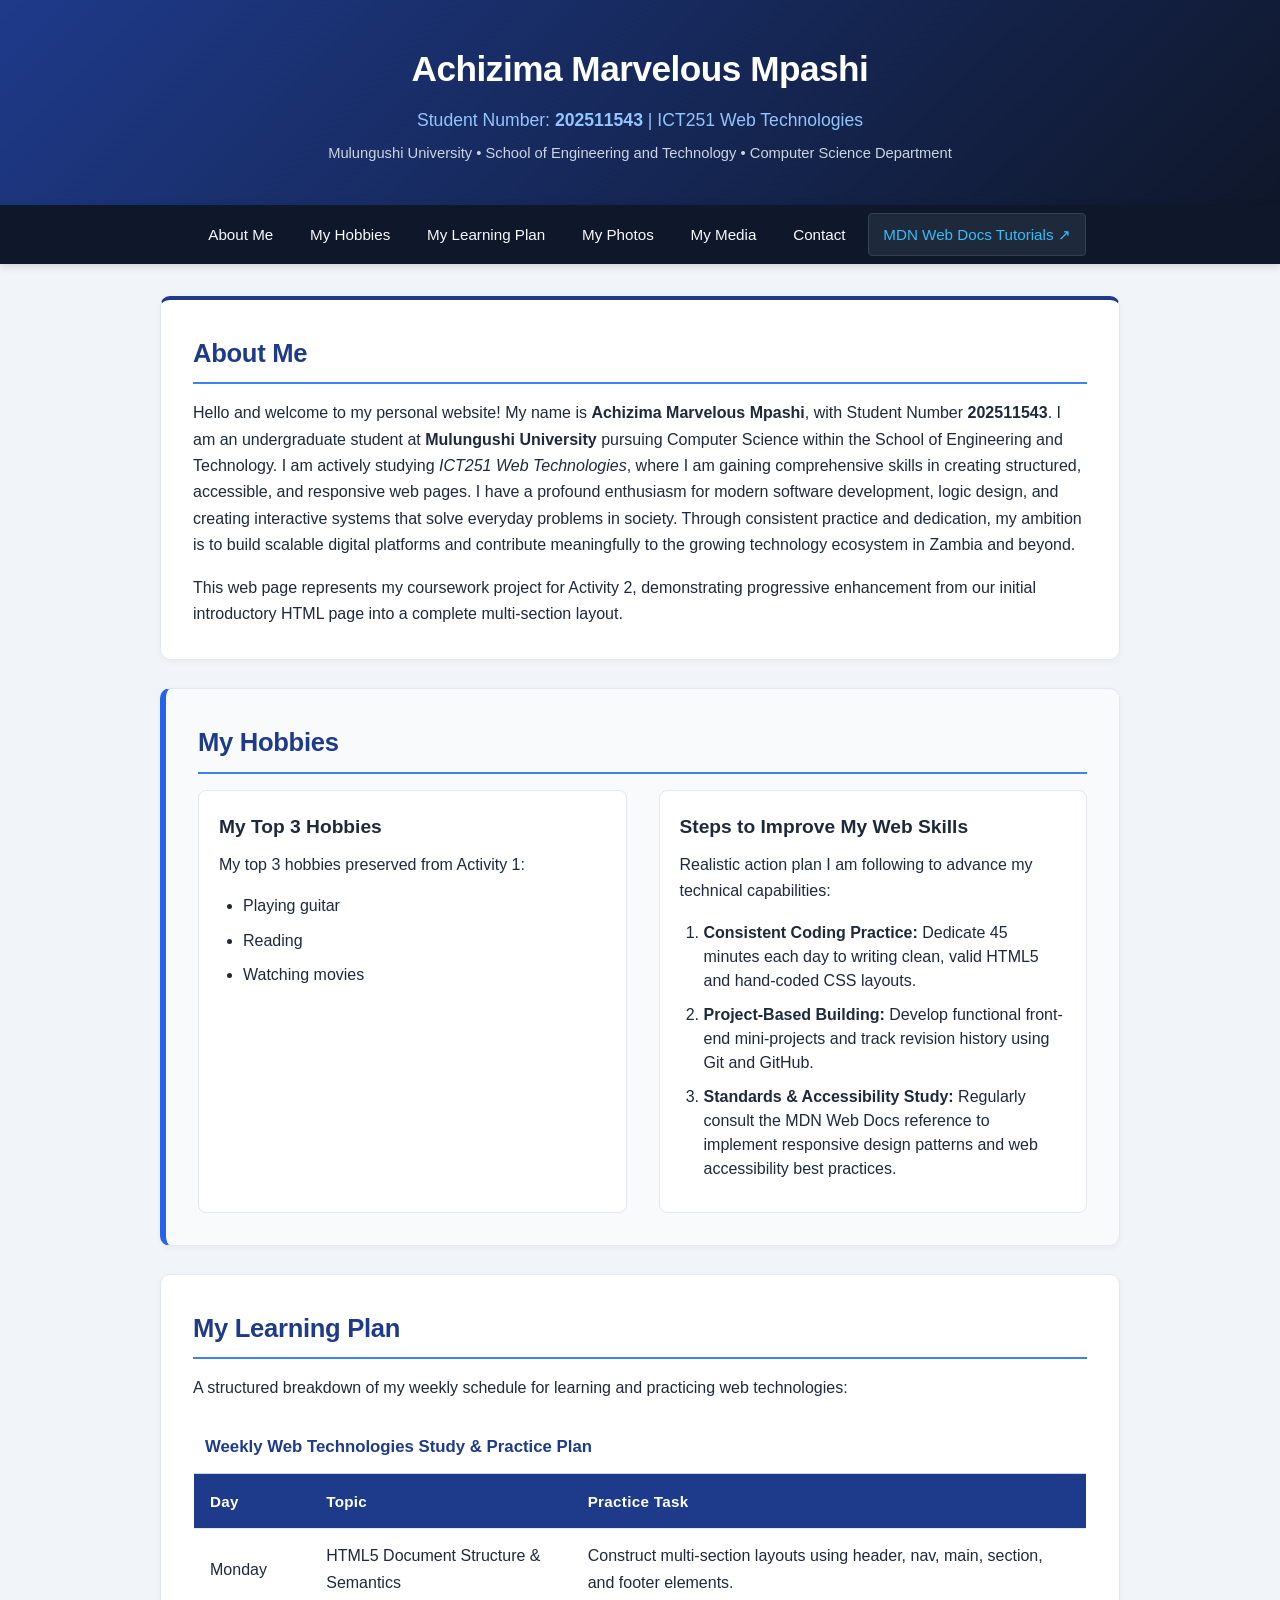
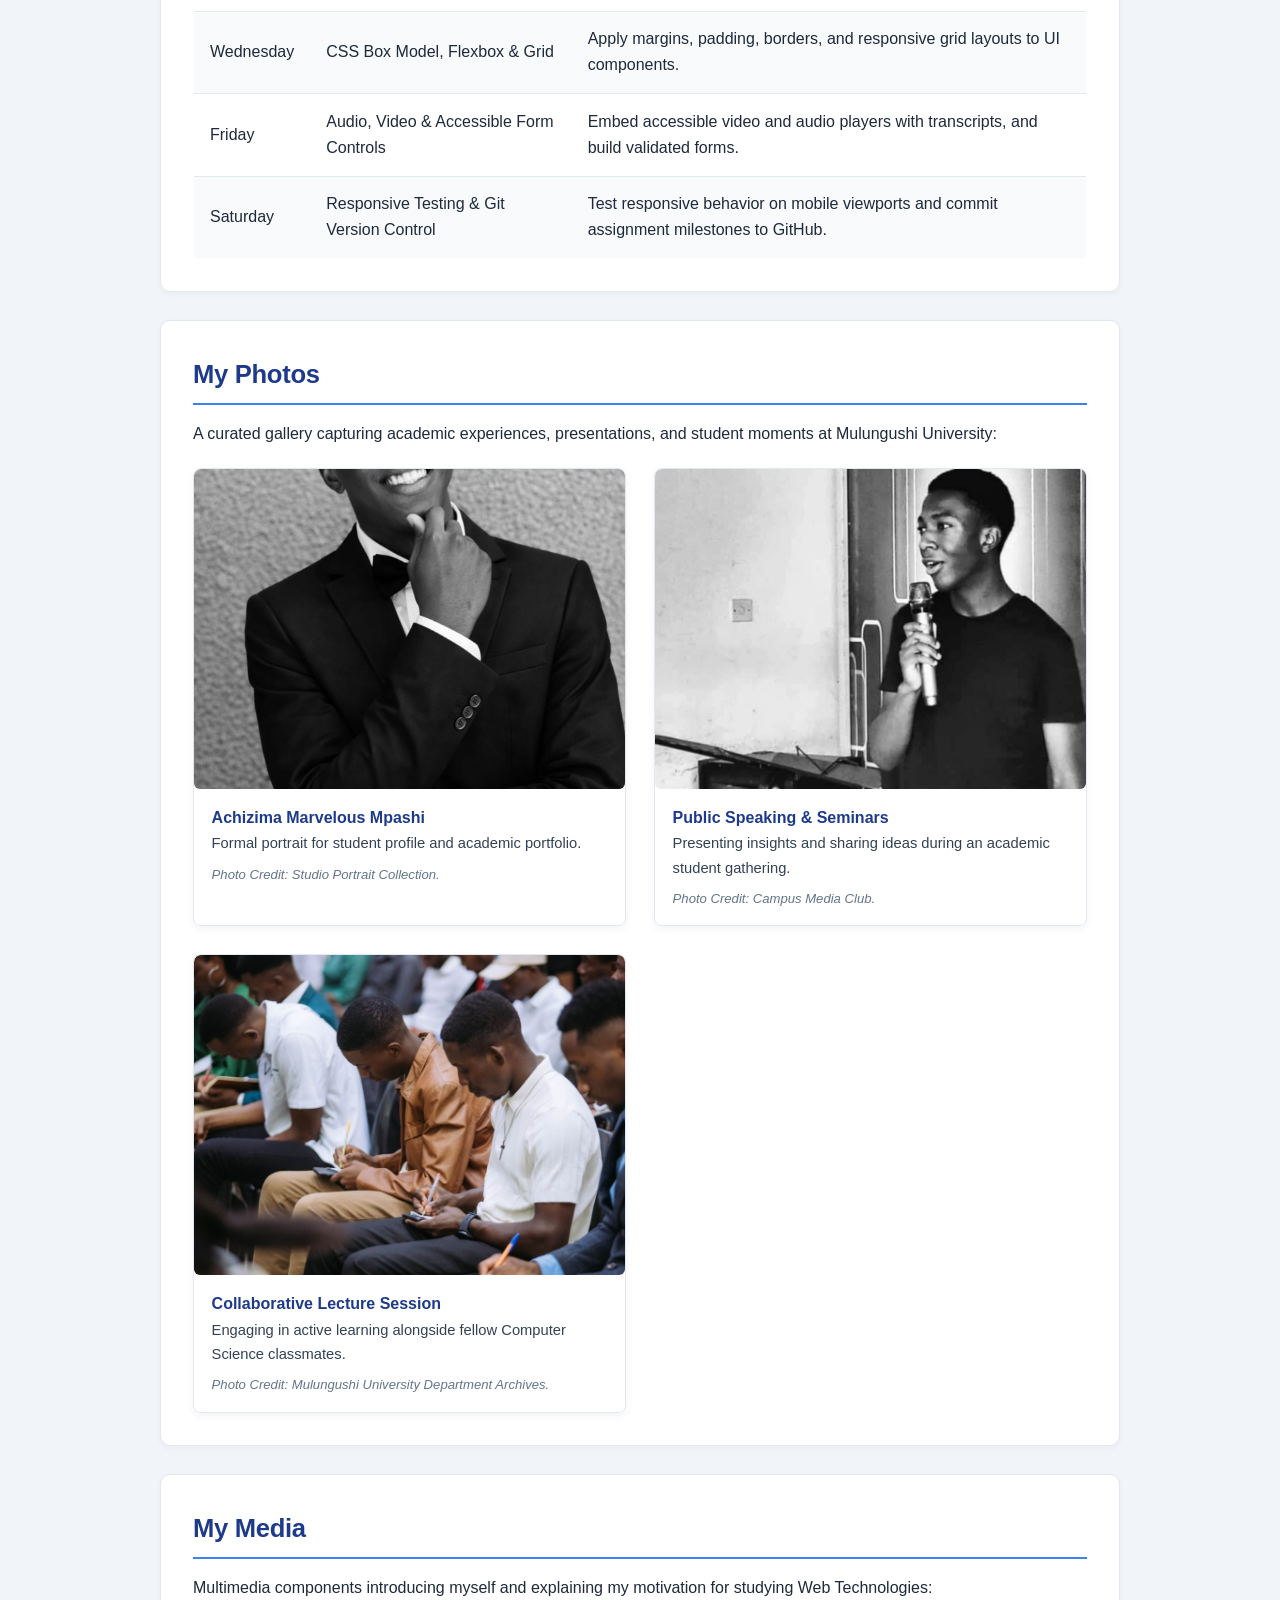
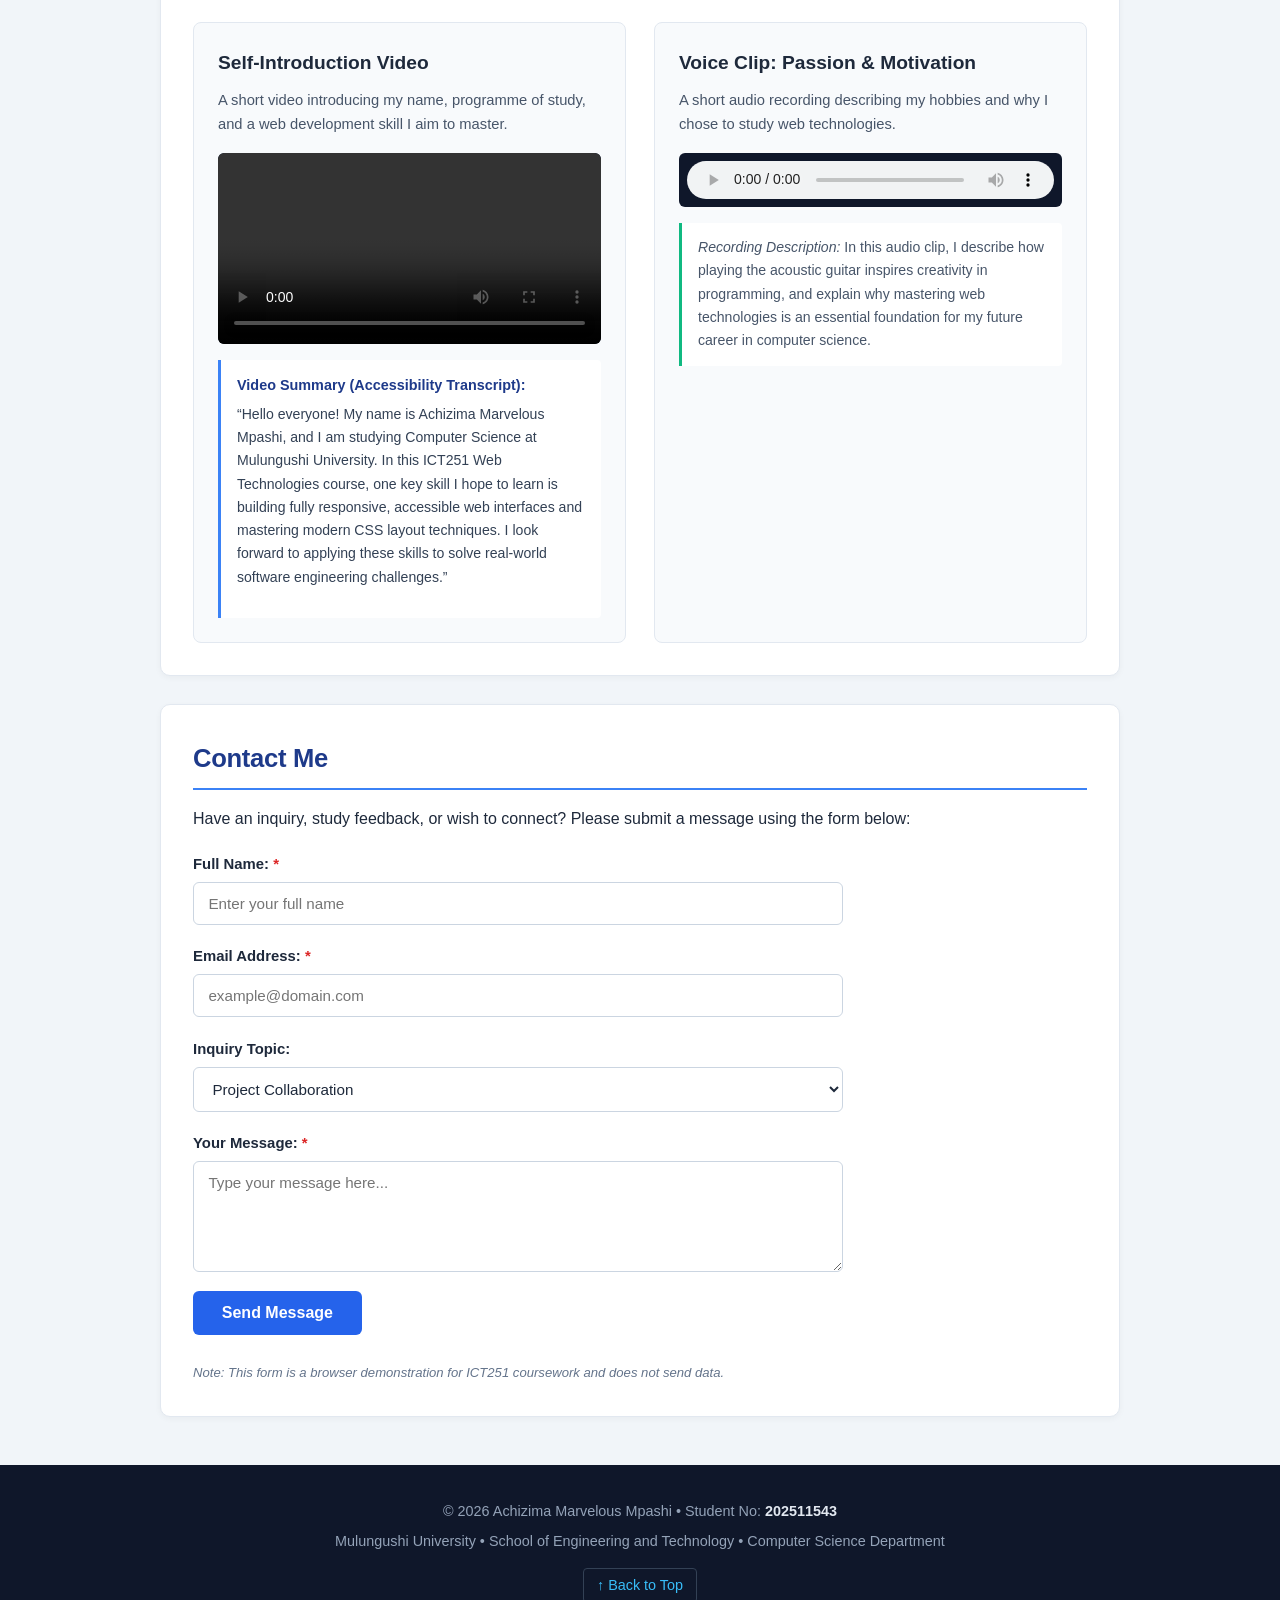
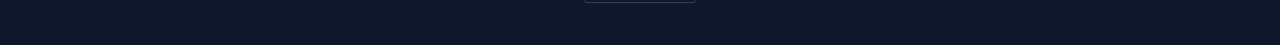
==== index.html @ dd9dbf7a "Complete ICT251 Activity 2 website" ====
<!DOCTYPE html>
<html lang="en">
<head>
    <meta charset="UTF-8">
    <meta name="viewport" content="width=device-width, initial-scale=1.0">
    <title>Achizima Marvelous Mpashi | ICT251 Personal Student Website</title>
    <link rel="stylesheet" href="css/styles.css">
</head>
<body>

    <!-- Header Section -->
    <header>
        <div class="header-container">
            <h1>Achizima Marvelous Mpashi</h1>
            <p class="subtitle">Student Number: <strong>202511543</strong> | ICT251 Web Technologies</p>
            <p class="institution">Mulungushi University &bull; School of Engineering and Technology &bull; Computer Science Department</p>
        </div>
    </header>

    <!-- Navigation Bar -->
    <nav aria-label="Main Navigation">
        <ul class="nav-list">
            <li><a href="#about">About Me</a></li>
            <li><a href="#hobbies">My Hobbies</a></li>
            <li><a href="#learning-plan">My Learning Plan</a></li>
            <li><a href="#photos">My Photos</a></li>
            <li><a href="#media">My Media</a></li>
            <li><a href="#contact">Contact</a></li>
            <li class="external-nav-item"><a href="https://developer.mozilla.org/en-US/docs/Learn" target="_blank" rel="noopener noreferrer">MDN Web Docs Tutorials &UpperRightArrow;</a></li>
        </ul>
    </nav>

    <!-- Main Content -->
    <main>

        <!-- About Me Section -->
        <section id="about" class="content-section">
            <h2>About Me</h2>
            <div class="about-container">
                <p>
                    Hello and welcome to my personal website! My name is <strong>Achizima Marvelous Mpashi</strong>, 
                    with Student Number <strong>202511543</strong>. I am an undergraduate student at 
                    <strong>Mulungushi University</strong> pursuing Computer Science within the School of Engineering and Technology. 
                    I am actively studying <em>ICT251 Web Technologies</em>, where I am gaining comprehensive skills in creating structured, 
                    accessible, and responsive web pages. I have a profound enthusiasm for modern software development, logic design, 
                    and creating interactive systems that solve everyday problems in society. Through consistent practice and dedication, 
                    my ambition is to build scalable digital platforms and contribute meaningfully to the growing technology ecosystem in Zambia and beyond.
                </p>
                <p>
                    This web page represents my coursework project for Activity 2, demonstrating progressive enhancement from our initial introductory HTML page into a complete multi-section layout.
                </p>
            </div>
        </section>

        <!-- My Hobbies & Skills Improvement Section -->
        <section id="hobbies" class="content-section">
            <h2>My Hobbies</h2>
            <div class="hobbies-wrapper">
                <div class="hobbies-block">
                    <h3>My Top 3 Hobbies</h3>
                    <p>My top 3 hobbies preserved from Activity 1:</p>
                    <ul>
                        <li>Playing guitar</li>
                        <li>Reading</li>
                        <li>Watching movies</li>
                    </ul>
                </div>

                <div class="skills-block">
                    <h3>Steps to Improve My Web Skills</h3>
                    <p>Realistic action plan I am following to advance my technical capabilities:</p>
                    <ol>
                        <li><strong>Consistent Coding Practice:</strong> Dedicate 45 minutes each day to writing clean, valid HTML5 and hand-coded CSS layouts.</li>
                        <li><strong>Project-Based Building:</strong> Develop functional front-end mini-projects and track revision history using Git and GitHub.</li>
                        <li><strong>Standards &amp; Accessibility Study:</strong> Regularly consult the MDN Web Docs reference to implement responsive design patterns and web accessibility best practices.</li>
                    </ol>
                </div>
            </div>
        </section>

        <!-- My Learning Plan Section -->
        <section id="learning-plan" class="content-section">
            <h2>My Learning Plan</h2>
            <p>A structured breakdown of my weekly schedule for learning and practicing web technologies:</p>
            <div class="table-container">
                <table class="schedule-table">
                    <caption>Weekly Web Technologies Study &amp; Practice Plan</caption>
                    <thead>
                        <tr>
                            <th scope="col">Day</th>
                            <th scope="col">Topic</th>
                            <th scope="col">Practice Task</th>
                        </tr>
                    </thead>
                    <tbody>
                        <tr>
                            <td>Monday</td>
                            <td>HTML5 Document Structure &amp; Semantics</td>
                            <td>Construct multi-section layouts using header, nav, main, section, and footer elements.</td>
                        </tr>
                        <tr>
                            <td>Wednesday</td>
                            <td>CSS Box Model, Flexbox &amp; Grid</td>
                            <td>Apply margins, padding, borders, and responsive grid layouts to UI components.</td>
                        </tr>
                        <tr>
                            <td>Friday</td>
                            <td>Audio, Video &amp; Accessible Form Controls</td>
                            <td>Embed accessible video and audio players with transcripts, and build validated forms.</td>
                        </tr>
                        <tr>
                            <td>Saturday</td>
                            <td>Responsive Testing &amp; Git Version Control</td>
                            <td>Test responsive behavior on mobile viewports and commit assignment milestones to GitHub.</td>
                        </tr>
                    </tbody>
                </table>
            </div>
        </section>

        <!-- My Photos Section -->
        <section id="photos" class="content-section">
            <h2>My Photos</h2>
            <p>A curated gallery capturing academic experiences, presentations, and student moments at Mulungushi University:</p>
            <div class="gallery-grid">
                <figure class="gallery-item">
                    <img src="images/photo1.jpg" alt="Formal portrait of Achizima Marvelous Mpashi smiling in a black suit with bowtie" loading="lazy">
                    <figcaption>
                        <strong>Achizima Marvelous Mpashi</strong><br>
                        Formal portrait for student profile and academic portfolio.<br>
                        <span class="photo-credit">Photo Credit: Studio Portrait Collection.</span>
                    </figcaption>
                </figure>

                <figure class="gallery-item">
                    <img src="images/photo2.jpg" alt="Achizima speaking into a microphone on stage during a university presentation" loading="lazy">
                    <figcaption>
                        <strong>Public Speaking &amp; Seminars</strong><br>
                        Presenting insights and sharing ideas during an academic student gathering.<br>
                        <span class="photo-credit">Photo Credit: Campus Media Club.</span>
                    </figcaption>
                </figure>

                <figure class="gallery-item">
                    <img src="images/photo3.jpg" alt="University students in a lecture hall diligently writing notes in their notebooks" loading="lazy">
                    <figcaption>
                        <strong>Collaborative Lecture Session</strong><br>
                        Engaging in active learning alongside fellow Computer Science classmates.<br>
                        <span class="photo-credit">Photo Credit: Mulungushi University Department Archives.</span>
                    </figcaption>
                </figure>
            </div>
        </section>

        <!-- My Media Section -->
        <section id="media" class="content-section">
            <h2>My Media</h2>
            <p>Multimedia components introducing myself and explaining my motivation for studying Web Technologies:</p>

            <div class="media-container">
                <!-- Video Subsection -->
                <div class="media-card">
                    <h3>Self-Introduction Video</h3>
                    <p class="media-desc">A short video introducing my name, programme of study, and a web development skill I aim to master.</p>
                    <div class="player-wrapper">
                        <video controls>
                            <source src="videos/intro.mp4" type="video/mp4">
                            Your browser does not support the video element.
                        </video>
                    </div>
                    <div class="media-transcript">
                        <h4>Video Summary (Accessibility Transcript):</h4>
                        <p>
                            &ldquo;Hello everyone! My name is Achizima Marvelous Mpashi, and I am studying Computer Science at Mulungushi University. 
                            In this ICT251 Web Technologies course, one key skill I hope to learn is building fully responsive, accessible web interfaces 
                            and mastering modern CSS layout techniques. I look forward to applying these skills to solve real-world software engineering challenges.&rdquo;
                        </p>
                    </div>
                </div>

                <!-- Audio Subsection -->
                <div class="media-card">
                    <h3>Voice Clip: Passion &amp; Motivation</h3>
                    <p class="media-desc">A short audio recording describing my hobbies and why I chose to study web technologies.</p>
                    <div class="player-wrapper">
                        <audio controls>
                            <source src="videos/voice.mp3" type="audio/mpeg">
                            Your browser does not support the audio element.
                        </audio>
                    </div>
                    <p class="audio-notes">
                        <em>Recording Description:</em> In this audio clip, I describe how playing the acoustic guitar inspires creativity in programming, 
                        and explain why mastering web technologies is an essential foundation for my future career in computer science.
                    </p>
                </div>
            </div>
        </section>

        <!-- Contact Section -->
        <section id="contact" class="content-section">
            <h2>Contact Me</h2>
            <p>Have an inquiry, study feedback, or wish to connect? Please submit a message using the form below:</p>

            <div class="form-wrapper">
                <form action="#" method="post" class="contact-form">
                    <div class="form-group">
                        <label for="contact-name">Full Name: <span class="required-star">*</span></label>
                        <input type="text" id="contact-name" name="name" placeholder="Enter your full name" required>
                    </div>

                    <div class="form-group">
                        <label for="contact-email">Email Address: <span class="required-star">*</span></label>
                        <input type="email" id="contact-email" name="email" placeholder="example@domain.com" required>
                    </div>

                    <div class="form-group">
                        <label for="contact-topic">Inquiry Topic:</label>
                        <select id="contact-topic" name="topic">
                            <option value="project-collaboration">Project Collaboration</option>
                            <option value="study-discussion">ICT251 Study Discussion</option>
                            <option value="website-feedback">Website Feedback</option>
                            <option value="general-inquiry">General Inquiry</option>
                        </select>
                    </div>

                    <div class="form-group">
                        <label for="contact-message">Your Message: <span class="required-star">*</span></label>
                        <textarea id="contact-message" name="message" rows="5" placeholder="Type your message here..." required></textarea>
                    </div>

                    <button type="submit" class="submit-btn">Send Message</button>
                    <p class="form-disclaimer">Note: This form is a browser demonstration for ICT251 coursework and does not send data.</p>
                </form>
            </div>
        </section>

    </main>

    <!-- Footer Section -->
    <footer>
        <div class="footer-container">
            <p>&copy; 2026 Achizima Marvelous Mpashi &bull; Student No: <strong>202511543</strong></p>
            <p>Mulungushi University &bull; School of Engineering and Technology &bull; Computer Science Department</p>
            <p class="back-to-top"><a href="#about">&uparrow; Back to Top</a></p>
        </div>
    </footer>

</body>
</html>
---- css/styles.css ----
/* ==========================================================================
   ICT251 Web Technologies - Activity 2 Stylesheet
   Student: Achizima Marvelous Mpashi (202511543)
   Institution: Mulungushi University
   ========================================================================== */

/* --------------------------------------------------------------------------
   1. CSS Reset & Base Element Selectors
   -------------------------------------------------------------------------- */
* {
    box-sizing: border-box;
    margin: 0;
    padding: 0;
}

html {
    scroll-behavior: smooth;
}

body {
    font-family: -apple-system, BlinkMacSystemFont, "Segoe UI", Roboto, "Helvetica Neue", Arial, sans-serif;
    line-height: 1.65;
    color: #1e293b; /* Slate 800 */
    background-color: #f1f5f9; /* Slate 100 */
    padding: 0;
    margin: 0;
}

/* Headings */
h1 {
    font-size: 2.2rem;
    font-weight: 700;
    margin-bottom: 0.5rem;
    color: #ffffff;
    letter-spacing: -0.5px;
}

h2 {
    font-size: 1.6rem;
    color: #1e3a8a; /* Deep blue */
    margin-bottom: 1rem;
    padding-bottom: 0.5rem;
    border-bottom: 2px solid #3b82f6;
    letter-spacing: -0.3px;
}

h3 {
    font-size: 1.2rem;
    color: #1e293b;
    margin-bottom: 0.6rem;
}

p {
    margin-bottom: 1rem;
}

/* Images and Videos Responsive Fit */
img,
video {
    max-width: 100%;
    height: auto;
    display: block;
    border-radius: 6px;
}

/* --------------------------------------------------------------------------
   2. Header & Banner
   -------------------------------------------------------------------------- */
header {
    background: linear-gradient(135deg, #1e3a8a 0%, #0f172a 100%);
    color: #ffffff;
    padding: 2.5rem 1.5rem;
    text-align: center;
    box-shadow: 0 4px 10px rgba(0, 0, 0, 0.12);
}

.header-container {
    max-width: 1000px;
    margin: 0 auto;
}

.subtitle {
    font-size: 1.1rem;
    color: #93c5fd; /* Soft Blue */
    margin-bottom: 0.35rem;
}

.institution {
    font-size: 0.92rem;
    color: #cbd5e1; /* Slate 300 */
    margin-bottom: 0;
}

/* --------------------------------------------------------------------------
   3. Navigation Bar
   -------------------------------------------------------------------------- */
nav {
    background-color: #0f172a; /* Slate 900 */
    position: sticky;
    top: 0;
    z-index: 100;
    box-shadow: 0 2px 8px rgba(0, 0, 0, 0.15);
}

.nav-list {
    display: flex;
    flex-wrap: wrap;
    justify-content: center;
    align-items: center;
    list-style: none;
    max-width: 1100px;
    margin: 0 auto;
    padding: 0.5rem 1rem;
    gap: 0.5rem;
}

.nav-list a {
    display: inline-block;
    color: #f8fafc;
    text-decoration: none;
    font-weight: 500;
    font-size: 0.95rem;
    padding: 0.5rem 0.9rem;
    border-radius: 4px;
    transition: background-color 0.2s ease, color 0.2s ease, transform 0.15s ease;
}

/* Hover and Focus States */
.nav-list a:hover,
.nav-list a:focus {
    background-color: #2563eb; /* Primary Blue */
    color: #ffffff;
    outline: none;
    transform: translateY(-1px);
}

.external-nav-item a {
    background-color: #1e293b;
    border: 1px solid #334155;
    color: #38bdf8;
}

.external-nav-item a:hover,
.external-nav-item a:focus {
    background-color: #0284c7;
    color: #ffffff;
}

/* --------------------------------------------------------------------------
   4. Main Content Layout & Box Model Styling
   -------------------------------------------------------------------------- */
main {
    max-width: 1000px;
    margin: 2rem auto;
    padding: 0 1.25rem;
}

/* Class Selector for repeated sections (demonstrates Box Model: margin, padding, border) */
.content-section {
    background-color: #ffffff;
    padding: 2rem;
    margin: 1.75rem 0;
    border: 1px solid #e2e8f0;
    border-radius: 10px;
    box-shadow: 0 2px 6px rgba(0, 0, 0, 0.04);
}

/* ID Selector for unique section styling (#hobbies) */
#hobbies {
    background-color: #f8fafc;
    border-left: 6px solid #2563eb;
}

/* ID Selector for unique section styling (#about) */
#about {
    border-top: 4px solid #1e3a8a;
}

.about-container p:last-child {
    margin-bottom: 0;
}

/* Hobbies and Skills Layout */
.hobbies-wrapper {
    display: grid;
    grid-template-columns: 1fr 1fr;
    gap: 2rem;
    margin-top: 1rem;
}

.hobbies-block,
.skills-block {
    background-color: #ffffff;
    padding: 1.25rem;
    border-radius: 8px;
    border: 1px solid #e2e8f0;
}

.hobbies-block ul,
.skills-block ol {
    padding-left: 1.5rem;
    margin-top: 0.5rem;
}

.hobbies-block li,
.skills-block li {
    margin-bottom: 0.65rem;
    line-height: 1.5;
}

/* --------------------------------------------------------------------------
   5. Data Table Styling (My Learning Plan)
   -------------------------------------------------------------------------- */
.table-container {
    overflow-x: auto;
    margin-top: 1.25rem;
}

.schedule-table {
    width: 100%;
    border-collapse: collapse;
    background-color: #ffffff;
    border: 1px solid #cbd5e1;
    border-radius: 6px;
    overflow: hidden;
}

.schedule-table caption {
    caption-side: top;
    font-weight: 700;
    font-size: 1.05rem;
    color: #1e3a8a;
    padding: 0.75rem;
    text-align: left;
}

.schedule-table th,
.schedule-table td {
    padding: 0.9rem 1rem;
    text-align: left;
    border-bottom: 1px solid #e2e8f0;
}

.schedule-table th {
    background-color: #1e3a8a;
    color: #ffffff;
    font-weight: 600;
    font-size: 0.95rem;
    letter-spacing: 0.3px;
}

.schedule-table tbody tr:nth-child(even) {
    background-color: #f8fafc;
}

.schedule-table tbody tr:hover {
    background-color: #f1f5f9;
}

/* --------------------------------------------------------------------------
   6. Photo Gallery Grid
   -------------------------------------------------------------------------- */
.gallery-grid {
    display: grid;
    grid-template-columns: repeat(auto-fit, minmax(280px, 1fr));
    gap: 1.75rem;
    margin-top: 1.25rem;
}

.gallery-item {
    background-color: #ffffff;
    border: 1px solid #e2e8f0;
    border-radius: 8px;
    overflow: hidden;
    box-shadow: 0 3px 8px rgba(0, 0, 0, 0.05);
    display: flex;
    flex-direction: column;
    transition: transform 0.2s ease, box-shadow 0.2s ease;
}

.gallery-item:hover {
    transform: translateY(-4px);
    box-shadow: 0 8px 20px rgba(0, 0, 0, 0.1);
}

.gallery-item img {
    width: 100%;
    height: 320px;
    object-fit: cover;
}

.gallery-item figcaption {
    padding: 1rem 1.1rem;
    font-size: 0.92rem;
    color: #334155;
    background-color: #ffffff;
    flex-grow: 1;
}

.gallery-item figcaption strong {
    color: #1e3a8a;
    font-size: 1rem;
}

.photo-credit {
    display: block;
    margin-top: 0.5rem;
    font-size: 0.82rem;
    color: #64748b;
    font-style: italic;
}

/* --------------------------------------------------------------------------
   7. Media Players (Video & Audio)
   -------------------------------------------------------------------------- */
.media-container {
    display: grid;
    grid-template-columns: 1fr 1fr;
    gap: 1.75rem;
    margin-top: 1.25rem;
}

.media-card {
    background-color: #f8fafc;
    border: 1px solid #e2e8f0;
    border-radius: 8px;
    padding: 1.5rem;
    display: flex;
    flex-direction: column;
}

.media-desc {
    font-size: 0.92rem;
    color: #475569;
    margin-bottom: 1rem;
}

.player-wrapper {
    background-color: #0f172a;
    border-radius: 6px;
    overflow: hidden;
    margin-bottom: 1rem;
    display: flex;
    justify-content: center;
    align-items: center;
}

.player-wrapper video {
    width: 100%;
    max-height: 280px;
    outline: none;
}

.player-wrapper audio {
    width: 100%;
    padding: 0.5rem;
    outline: none;
}

.media-transcript {
    background-color: #ffffff;
    border-left: 3px solid #3b82f6;
    padding: 0.85rem 1rem;
    border-radius: 0 4px 4px 0;
    font-size: 0.88rem;
    color: #334155;
}

.media-transcript h4 {
    font-size: 0.9rem;
    color: #1e3a8a;
    margin-bottom: 0.35rem;
}

.audio-notes {
    font-size: 0.88rem;
    color: #475569;
    background-color: #ffffff;
    border-left: 3px solid #10b981;
    padding: 0.85rem 1rem;
    border-radius: 0 4px 4px 0;
    margin-bottom: 0;
}

/* --------------------------------------------------------------------------
   8. Contact Form
   -------------------------------------------------------------------------- */
.form-wrapper {
    max-width: 650px;
    margin-top: 1.25rem;
}

.contact-form {
    display: flex;
    flex-direction: column;
    gap: 1.2rem;
}

.form-group {
    display: flex;
    flex-direction: column;
}

.form-group label {
    font-weight: 600;
    font-size: 0.93rem;
    color: #1e293b;
    margin-bottom: 0.35rem;
}

.required-star {
    color: #dc2626;
}

.form-group input,
.form-group select,
.form-group textarea {
    padding: 0.75rem 0.9rem;
    font-size: 0.95rem;
    font-family: inherit;
    border: 1px solid #cbd5e1;
    border-radius: 6px;
    background-color: #ffffff;
    color: #1e293b;
    transition: border-color 0.2s ease, box-shadow 0.2s ease;
}

/* Form Hover & Focus States */
.form-group input:hover,
.form-group select:hover,
.form-group textarea:hover {
    border-color: #94a3b8;
}

.form-group input:focus,
.form-group select:focus,
.form-group textarea:focus {
    border-color: #2563eb;
    outline: none;
    box-shadow: 0 0 0 3px rgba(37, 99, 235, 0.15);
}

.submit-btn {
    align-self: flex-start;
    background-color: #2563eb;
    color: #ffffff;
    font-weight: 600;
    font-size: 1rem;
    padding: 0.8rem 1.8rem;
    border: none;
    border-radius: 6px;
    cursor: pointer;
    transition: background-color 0.2s ease, transform 0.15s ease, box-shadow 0.2s ease;
}

.submit-btn:hover,
.submit-btn:focus {
    background-color: #1d4ed8;
    transform: translateY(-1px);
    box-shadow: 0 4px 12px rgba(37, 99, 235, 0.25);
    outline: none;
}

.submit-btn:active {
    transform: translateY(0);
}

.form-disclaimer {
    font-size: 0.82rem;
    color: #64748b;
    margin-top: 0.5rem;
    margin-bottom: 0;
    font-style: italic;
}

/* --------------------------------------------------------------------------
   9. Footer
   -------------------------------------------------------------------------- */
footer {
    background-color: #0f172a;
    color: #94a3b8;
    text-align: center;
    padding: 2.2rem 1.5rem;
    font-size: 0.9rem;
    margin-top: 3rem;
}

.footer-container {
    max-width: 1000px;
    margin: 0 auto;
}

.footer-container p {
    margin-bottom: 0.4rem;
}

.footer-container strong {
    color: #e2e8f0;
}

.back-to-top a {
    color: #38bdf8;
    text-decoration: none;
    font-weight: 500;
    display: inline-block;
    margin-top: 0.5rem;
    padding: 0.3rem 0.8rem;
    border: 1px solid #334155;
    border-radius: 4px;
    transition: background-color 0.2s ease, color 0.2s ease;
}

.back-to-top a:hover,
.back-to-top a:focus {
    background-color: #38bdf8;
    color: #0f172a;
}

/* --------------------------------------------------------------------------
   10. Responsive Media Queries (Mobile & Tablet)
   -------------------------------------------------------------------------- */
@media (max-width: 768px) {
    h1 {
        font-size: 1.8rem;
    }

    h2 {
        font-size: 1.4rem;
    }

    .content-section {
        padding: 1.4rem 1.1rem;
    }

    .hobbies-wrapper {
        grid-template-columns: 1fr;
        gap: 1.25rem;
    }

    .media-container {
        grid-template-columns: 1fr;
        gap: 1.5rem;
    }

    .gallery-grid {
        grid-template-columns: 1fr;
    }

    .gallery-item img {
        height: 280px;
    }

    .nav-list {
        gap: 0.35rem;
    }

    .nav-list a {
        font-size: 0.88rem;
        padding: 0.4rem 0.65rem;
    }
}
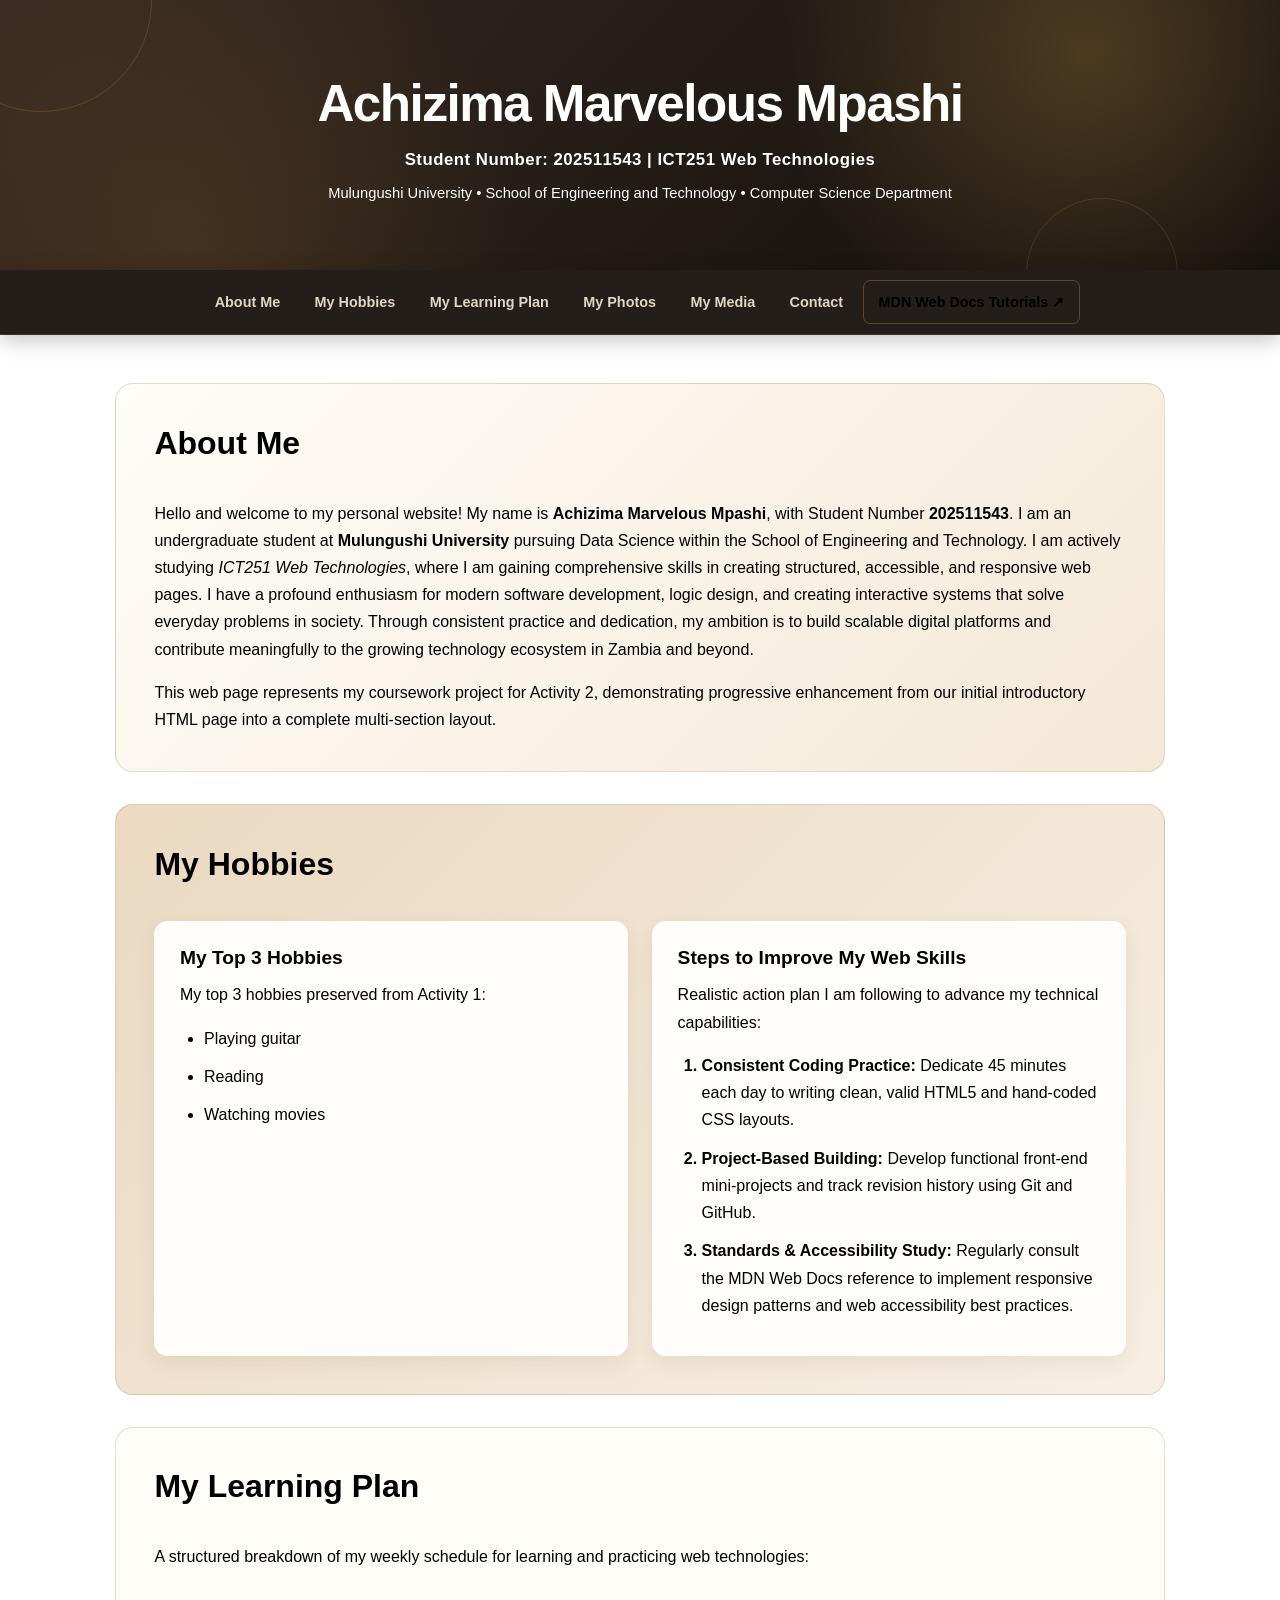
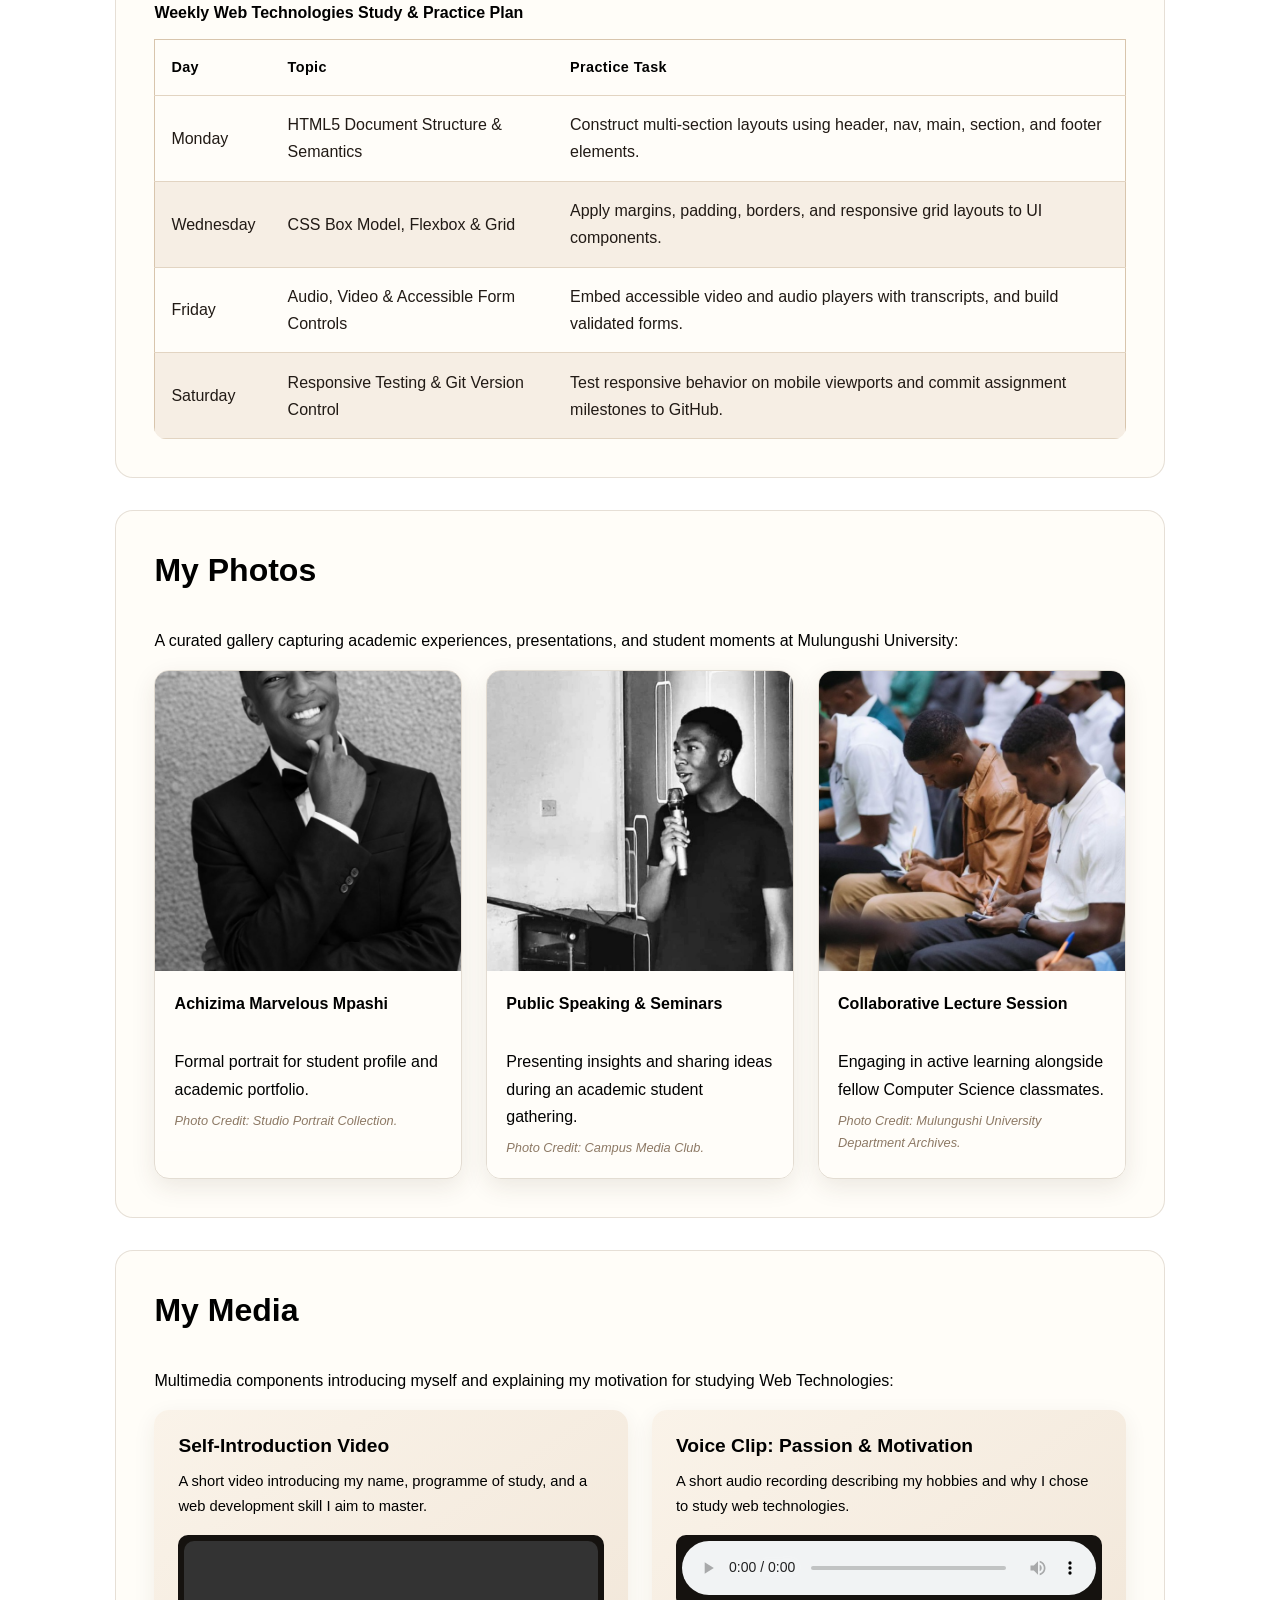
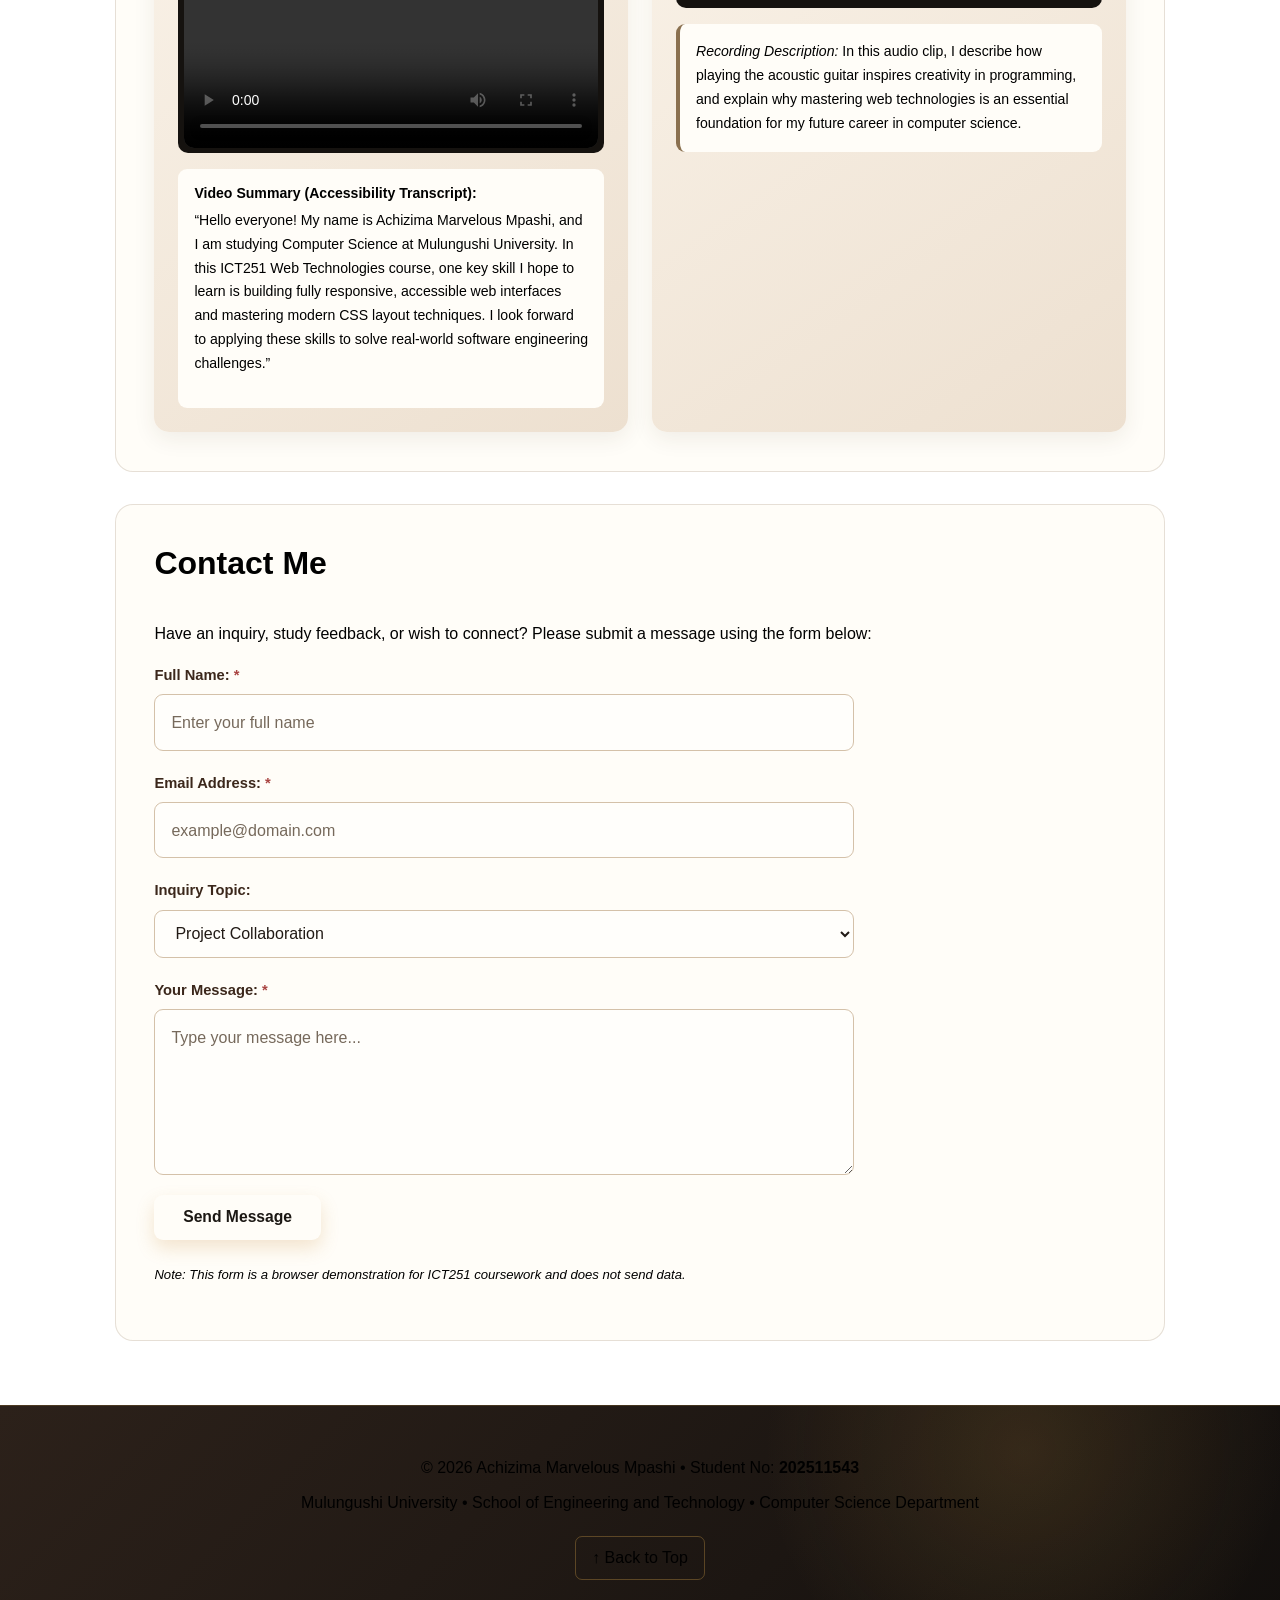
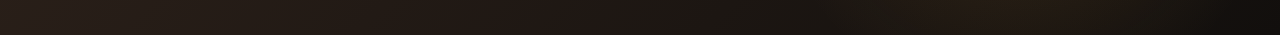
==== commit 6b7c6941: "Css change" ====
--- a/index.html
+++ b/index.html
@@ -40,7 +40,7 @@
                 <p>
                     Hello and welcome to my personal website! My name is <strong>Achizima Marvelous Mpashi</strong>, 
                     with Student Number <strong>202511543</strong>. I am an undergraduate student at 
-                    <strong>Mulungushi University</strong> pursuing Computer Science within the School of Engineering and Technology. 
+                    <strong>Mulungushi University</strong> pursuing Data Science within the School of Engineering and Technology. 
                     I am actively studying <em>ICT251 Web Technologies</em>, where I am gaining comprehensive skills in creating structured, 
                     accessible, and responsive web pages. I have a profound enthusiasm for modern software development, logic design, 
                     and creating interactive systems that solve everyday problems in society. Through consistent practice and dedication, 
--- a/css/styles.css
+++ b/css/styles.css
@@ -1,12 +1,56 @@
-/* ==========================================================================
-   ICT251 Web Technologies - Activity 2 Stylesheet
+```css
+/* ==========================================================================
+   ICT251 WEB TECHNOLOGIES - ACTIVITY 2
    Student: Achizima Marvelous Mpashi (202511543)
    Institution: Mulungushi University
-   ========================================================================== */
-
-/* --------------------------------------------------------------------------
-   1. CSS Reset & Base Element Selectors
-   -------------------------------------------------------------------------- */
+   Theme: Warm Brown / Charcoal / Golden Brown
+   ========================================================================== */
+
+
+/* ==========================================================================
+   1. COLOR SYSTEM
+   ========================================================================== */
+
+:root {
+    --black: #100E0C;
+    --charcoal: #1C1713;
+    --charcoal-2: #292019;
+
+    /* Warm, slightly brighter browns */
+    --brown: #3B271B;
+    --brown-light: #5A3A25;
+    --brown-warm: #70482C;
+
+    /* Gold accents */
+    --gold: #C98D3A;
+    --gold-bright: #DEA84B;
+    --gold-soft: #EAC27B;
+
+    /* Light backgrounds */
+    --cream: #F5EBDD;
+    --cream-dark: #D8C5AD;
+
+    /* Strong readable text */
+    --text: #211A15;
+    --text-muted: #5E5145;
+    --text-light: #CFC0AC;
+
+    --white: #FFFDF8;
+
+    /* Borders */
+    --border: rgba(112, 72, 44, 0.25);
+    --border-light: rgba(255, 255, 255, 0.09);
+
+    /* Shadows */
+    --shadow: 0 12px 35px rgba(55, 35, 20, 0.14);
+    --shadow-dark: 0 15px 40px rgba(0, 0, 0, 0.35);
+}
+
+
+/* ==========================================================================
+   2. RESET
+   ========================================================================== */
+
 * {
     box-sizing: border-box;
     margin: 0;
@@ -18,446 +62,904 @@
 }
 
 body {
-    font-family: -apple-system, BlinkMacSystemFont, "Segoe UI", Roboto, "Helvetica Neue", Arial, sans-serif;
-    line-height: 1.65;
-    color: #1e293b; /* Slate 800 */
-    background-color: #f1f5f9; /* Slate 100 */
-    padding: 0;
-    margin: 0;
-}
-
-/* Headings */
+    font-family:
+        Inter,
+        -apple-system,
+        BlinkMacSystemFont,
+        "Segoe UI",
+        Roboto,
+        Arial,
+        sans-serif;
+
+    line-height: 1.7;
+
+    color: var(--text);
+
+    background:
+        radial-gradient(
+            circle at 10% 10%,
+            rgba(201, 141, 58, 0.075),
+            transparent 25%
+        ),
+        var(--cream);
+
+    min-height: 100vh;
+}
+
+
+/* ==========================================================================
+   3. TYPOGRAPHY
+   ========================================================================== */
+
+h1,
+h2,
+h3,
+h4 {
+    line-height: 1.25;
+}
+
 h1 {
-    font-size: 2.2rem;
-    font-weight: 700;
-    margin-bottom: 0.5rem;
-    color: #ffffff;
-    letter-spacing: -0.5px;
+    font-size: clamp(2rem, 5vw, 3.2rem);
+
+    font-weight: 800;
+
+    letter-spacing: -1.5px;
+
+    color: #FFFFFF;
+
+    margin-bottom: 0.6rem;
 }
 
 h2 {
-    font-size: 1.6rem;
-    color: #1e3a8a; /* Deep blue */
-    margin-bottom: 1rem;
-    padding-bottom: 0.5rem;
-    border-bottom: 2px solid #3b82f6;
-    letter-spacing: -0.3px;
+    position: relative;
+
+    font-size: clamp(1.45rem, 3vw, 2rem);
+
+    font-weight: 750;
+
+    color: var(--brown);
+
+    margin-bottom: 1.5rem;
+
+    padding-bottom: 0.8rem;
+}
+
+h2::after {
+    content: "";
+
+    position: absolute;
+
+    left: 0;
+    bottom: 0;
+
+    width: 55px;
+    height: 4px;
+
+    background:
+        linear-gradient(
+            90deg,
+            var(--gold),
+            var(--gold-soft)
+        );
+
+    border-radius: 10px;
 }
 
 h3 {
     font-size: 1.2rem;
-    color: #1e293b;
-    margin-bottom: 0.6rem;
+
+    color: var(--brown);
+
+    margin-bottom: 0.7rem;
+}
+
+h4 {
+    color: var(--brown);
 }
 
 p {
     margin-bottom: 1rem;
-}
-
-/* Images and Videos Responsive Fit */
+
+    color: var(--text);
+}
+
+
+/* ==========================================================================
+   4. MEDIA
+   ========================================================================== */
+
 img,
 video {
     max-width: 100%;
-    height: auto;
     display: block;
-    border-radius: 6px;
-}
-
-/* --------------------------------------------------------------------------
-   2. Header & Banner
-   -------------------------------------------------------------------------- */
+}
+
+img {
+    border-radius: 12px;
+}
+
+video {
+    border-radius: 10px;
+}
+
+
+/* ==========================================================================
+   5. HERO HEADER
+   ========================================================================== */
+
 header {
-    background: linear-gradient(135deg, #1e3a8a 0%, #0f172a 100%);
-    color: #ffffff;
-    padding: 2.5rem 1.5rem;
+    position: relative;
+
+    overflow: hidden;
+
+    background:
+        radial-gradient(
+            circle at 85% 20%,
+            rgba(222, 168, 75, 0.25),
+            transparent 28%
+        ),
+
+        radial-gradient(
+            circle at 15% 90%,
+            rgba(201, 141, 58, 0.14),
+            transparent 30%
+        ),
+
+        linear-gradient(
+            135deg,
+            #3A2B21 0%,
+            #211A15 55%,
+            #120F0D 100%
+        );
+
+    color: #FFFFFF;
+
+    padding: 4.5rem 1.5rem 4rem;
+
     text-align: center;
-    box-shadow: 0 4px 10px rgba(0, 0, 0, 0.12);
+
+    box-shadow: var(--shadow-dark);
+}
+
+header::before {
+    content: "";
+
+    position: absolute;
+
+    width: 220px;
+    height: 220px;
+
+    border:
+        1px solid rgba(222, 168, 75, 0.20);
+
+    border-radius: 50%;
+
+    top: -110px;
+    left: -70px;
+}
+
+header::after {
+    content: "";
+
+    position: absolute;
+
+    width: 150px;
+    height: 150px;
+
+    border:
+        1px solid rgba(222, 168, 75, 0.16);
+
+    border-radius: 50%;
+
+    bottom: -80px;
+    right: 8%;
 }
 
 .header-container {
-    max-width: 1000px;
+    position: relative;
+
+    z-index: 2;
+
+    max-width: 1050px;
+
     margin: 0 auto;
 }
 
 .subtitle {
-    font-size: 1.1rem;
-    color: #93c5fd; /* Soft Blue */
-    margin-bottom: 0.35rem;
+    color: var(--gold-soft);
+
+    font-size: 1.05rem;
+
+    font-weight: 600;
+
+    letter-spacing: 0.5px;
+
+    margin-bottom: 0.4rem;
 }
 
 .institution {
+    color: var(--text-light);
+
     font-size: 0.92rem;
-    color: #cbd5e1; /* Slate 300 */
+
     margin-bottom: 0;
 }
 
-/* --------------------------------------------------------------------------
-   3. Navigation Bar
-   -------------------------------------------------------------------------- */
+
+/* ==========================================================================
+   6. NAVIGATION
+   ========================================================================== */
+
 nav {
-    background-color: #0f172a; /* Slate 900 */
     position: sticky;
+
     top: 0;
-    z-index: 100;
-    box-shadow: 0 2px 8px rgba(0, 0, 0, 0.15);
+
+    z-index: 1000;
+
+    background: rgba(28, 23, 19, 0.97);
+
+    border-bottom:
+        1px solid rgba(222, 168, 75, 0.15);
+
+    box-shadow:
+        0 6px 20px rgba(0, 0, 0, 0.22);
+
+    backdrop-filter: blur(12px);
 }
 
 .nav-list {
+    max-width: 1150px;
+
+    margin: auto;
+
     display: flex;
+
+    justify-content: center;
+
+    align-items: center;
+
     flex-wrap: wrap;
-    justify-content: center;
-    align-items: center;
+
+    gap: 0.35rem;
+
+    padding: 0.65rem 1rem;
+
     list-style: none;
-    max-width: 1100px;
-    margin: 0 auto;
-    padding: 0.5rem 1rem;
-    gap: 0.5rem;
 }
 
 .nav-list a {
     display: inline-block;
-    color: #f8fafc;
+
+    color: #E2D5C3;
+
     text-decoration: none;
-    font-weight: 500;
-    font-size: 0.95rem;
-    padding: 0.5rem 0.9rem;
-    border-radius: 4px;
-    transition: background-color 0.2s ease, color 0.2s ease, transform 0.15s ease;
-}
-
-/* Hover and Focus States */
+
+    font-size: 0.9rem;
+
+    font-weight: 600;
+
+    padding: 0.55rem 0.9rem;
+
+    border-radius: 7px;
+
+    transition:
+        color 0.2s ease,
+        background 0.2s ease,
+        transform 0.2s ease;
+}
+
 .nav-list a:hover,
 .nav-list a:focus {
-    background-color: #2563eb; /* Primary Blue */
-    color: #ffffff;
+    color: #FFFFFF;
+
+    background: var(--brown-light);
+
+    transform: translateY(-2px);
+
     outline: none;
-    transform: translateY(-1px);
 }
 
 .external-nav-item a {
-    background-color: #1e293b;
-    border: 1px solid #334155;
-    color: #38bdf8;
-}
-
-.external-nav-item a:hover,
-.external-nav-item a:focus {
-    background-color: #0284c7;
-    color: #ffffff;
-}
-
-/* --------------------------------------------------------------------------
-   4. Main Content Layout & Box Model Styling
-   -------------------------------------------------------------------------- */
+    color: var(--gold-soft);
+
+    border:
+        1px solid rgba(222, 168, 75, 0.30);
+}
+
+.external-nav-item a:hover {
+    background: var(--gold);
+
+    color: #17130F;
+
+    border-color: var(--gold);
+}
+
+
+/* ==========================================================================
+   7. MAIN
+   ========================================================================== */
+
 main {
-    max-width: 1000px;
-    margin: 2rem auto;
-    padding: 0 1.25rem;
-}
-
-/* Class Selector for repeated sections (demonstrates Box Model: margin, padding, border) */
+    width: min(1050px, calc(100% - 2rem));
+
+    margin: 3rem auto;
+}
+
+
+/* ==========================================================================
+   8. CONTENT CARDS
+   ========================================================================== */
+
 .content-section {
-    background-color: #ffffff;
-    padding: 2rem;
-    margin: 1.75rem 0;
-    border: 1px solid #e2e8f0;
-    border-radius: 10px;
-    box-shadow: 0 2px 6px rgba(0, 0, 0, 0.04);
-}
-
-/* ID Selector for unique section styling (#hobbies) */
-#hobbies {
-    background-color: #f8fafc;
-    border-left: 6px solid #2563eb;
-}
-
-/* ID Selector for unique section styling (#about) */
+    position: relative;
+
+    background: rgba(255, 253, 248, 0.95);
+
+    padding: 2.4rem;
+
+    margin-bottom: 2rem;
+
+    border:
+        1px solid rgba(118, 91, 60, 0.18);
+
+    border-radius: 18px;
+
+    box-shadow: var(--shadow);
+
+    overflow: hidden;
+
+    color: var(--text);
+}
+
+.content-section::before {
+    content: "";
+
+    position: absolute;
+
+    top: 0;
+    left: 0;
+
+    width: 100%;
+    height: 3px;
+
+    background:
+        linear-gradient(
+            90deg,
+            var(--gold),
+            transparent
+        );
+}
+
+.content-section:hover {
+    box-shadow:
+        0 16px 42px rgba(65, 43, 25, 0.16);
+}
+
+
+/* ==========================================================================
+   9. ABOUT SECTION
+   ========================================================================== */
+
 #about {
-    border-top: 4px solid #1e3a8a;
+    background:
+        linear-gradient(
+            135deg,
+            #FFFDF8,
+            #F4E8D7
+        );
+
+    color: var(--text);
+}
+
+#about p {
+    color: var(--text);
 }
 
 .about-container p:last-child {
     margin-bottom: 0;
 }
 
-/* Hobbies and Skills Layout */
+
+/* ==========================================================================
+   10. HOBBIES AND SKILLS
+   ========================================================================== */
+
+#hobbies {
+    background:
+        linear-gradient(
+            135deg,
+            #EBD9C1,
+            #F7EFE4
+        );
+
+    color: var(--text);
+}
+
 .hobbies-wrapper {
     display: grid;
-    grid-template-columns: 1fr 1fr;
-    gap: 2rem;
-    margin-top: 1rem;
+
+    grid-template-columns: repeat(2, 1fr);
+
+    gap: 1.5rem;
 }
 
 .hobbies-block,
 .skills-block {
-    background-color: #ffffff;
-    padding: 1.25rem;
-    border-radius: 8px;
-    border: 1px solid #e2e8f0;
+    position: relative;
+
+    background: #FFFDF9;
+
+    padding: 1.6rem;
+
+    border-radius: 14px;
+
+    border:
+        1px solid var(--border);
+
+    box-shadow:
+        0 7px 20px rgba(85, 55, 30, 0.08);
+
+    color: var(--text);
+}
+
+.hobbies-block h3,
+.skills-block h3 {
+    color: var(--brown);
+
+    font-weight: 750;
+}
+
+.hobbies-block p,
+.skills-block p {
+    color: var(--text);
+}
+
+.hobbies-block::before,
+.skills-block::before {
+    content: "";
+
+    position: absolute;
+
+    left: 0;
+    top: 20px;
+
+    width: 4px;
+    height: 42px;
+
+    background: var(--gold);
+
+    border-radius: 0 5px 5px 0;
 }
 
 .hobbies-block ul,
 .skills-block ol {
     padding-left: 1.5rem;
-    margin-top: 0.5rem;
 }
 
 .hobbies-block li,
 .skills-block li {
-    margin-bottom: 0.65rem;
-    line-height: 1.5;
-}
-
-/* --------------------------------------------------------------------------
-   5. Data Table Styling (My Learning Plan)
-   -------------------------------------------------------------------------- */
+    margin-bottom: 0.7rem;
+
+    color: var(--text);
+}
+
+.hobbies-block li::marker,
+.skills-block li::marker {
+    color: var(--gold);
+
+    font-weight: bold;
+}
+
+
+/* ==========================================================================
+   11. TABLE
+   ========================================================================== */
+
 .table-container {
+    width: 100%;
+
     overflow-x: auto;
-    margin-top: 1.25rem;
+
+    margin-top: 1rem;
+
+    border-radius: 12px;
 }
 
 .schedule-table {
     width: 100%;
+
+    min-width: 600px;
+
     border-collapse: collapse;
-    background-color: #ffffff;
-    border: 1px solid #cbd5e1;
-    border-radius: 6px;
-    overflow: hidden;
+
+    background: #FFFDF9;
+
+    border:
+        1px solid #D8C5AD;
 }
 
 .schedule-table caption {
-    caption-side: top;
+    text-align: left;
+
+    color: var(--brown);
+
     font-weight: 700;
-    font-size: 1.05rem;
-    color: #1e3a8a;
-    padding: 0.75rem;
-    text-align: left;
+
+    padding: 0.8rem 0;
+}
+
+.schedule-table th {
+    background:
+        linear-gradient(
+            135deg,
+            var(--charcoal-2),
+            var(--brown)
+        );
+
+    color: var(--gold-soft);
+
+    font-size: 0.9rem;
+
+    font-weight: 700;
+
+    letter-spacing: 0.4px;
 }
 
 .schedule-table th,
 .schedule-table td {
-    padding: 0.9rem 1rem;
+    padding: 0.95rem 1rem;
+
     text-align: left;
-    border-bottom: 1px solid #e2e8f0;
-}
-
-.schedule-table th {
-    background-color: #1e3a8a;
-    color: #ffffff;
-    font-weight: 600;
-    font-size: 0.95rem;
-    letter-spacing: 0.3px;
+
+    border-bottom:
+        1px solid #E2D4C2;
+}
+
+.schedule-table td {
+    color: #211A15;
 }
 
 .schedule-table tbody tr:nth-child(even) {
-    background-color: #f8fafc;
+    background: #F6EEE4;
+}
+
+.schedule-table tbody tr {
+    transition:
+        background 0.2s ease;
 }
 
 .schedule-table tbody tr:hover {
-    background-color: #f1f5f9;
-}
-
-/* --------------------------------------------------------------------------
-   6. Photo Gallery Grid
-   -------------------------------------------------------------------------- */
+    background: #EBDCC6;
+}
+
+
+/* ==========================================================================
+   12. PHOTO GALLERY
+   ========================================================================== */
+
 .gallery-grid {
     display: grid;
-    grid-template-columns: repeat(auto-fit, minmax(280px, 1fr));
-    gap: 1.75rem;
-    margin-top: 1.25rem;
+
+    grid-template-columns:
+        repeat(auto-fit, minmax(260px, 1fr));
+
+    gap: 1.5rem;
 }
 
 .gallery-item {
-    background-color: #ffffff;
-    border: 1px solid #e2e8f0;
-    border-radius: 8px;
+    position: relative;
+
     overflow: hidden;
-    box-shadow: 0 3px 8px rgba(0, 0, 0, 0.05);
-    display: flex;
-    flex-direction: column;
-    transition: transform 0.2s ease, box-shadow 0.2s ease;
+
+    background: var(--white);
+
+    border:
+        1px solid rgba(118, 91, 60, 0.20);
+
+    border-radius: 15px;
+
+    box-shadow:
+        0 8px 25px rgba(70, 45, 25, 0.10);
+
+    transition:
+        transform 0.3s ease,
+        box-shadow 0.3s ease;
 }
 
 .gallery-item:hover {
-    transform: translateY(-4px);
-    box-shadow: 0 8px 20px rgba(0, 0, 0, 0.1);
+    transform: translateY(-7px);
+
+    box-shadow:
+        0 18px 35px rgba(70, 45, 25, 0.17);
 }
 
 .gallery-item img {
     width: 100%;
-    height: 320px;
+
+    height: 300px;
+
     object-fit: cover;
+
+    border-radius: 0;
+
+    transition:
+        transform 0.45s ease,
+        filter 0.45s ease;
+}
+
+.gallery-item:hover img {
+    transform: scale(1.04);
+
+    filter: brightness(1.05);
 }
 
 .gallery-item figcaption {
-    padding: 1rem 1.1rem;
-    font-size: 0.92rem;
-    color: #334155;
-    background-color: #ffffff;
-    flex-grow: 1;
+    padding: 1.2rem;
+
+    color: var(--text-muted);
+
+    background: #FFFDF9;
 }
 
 .gallery-item figcaption strong {
-    color: #1e3a8a;
+    display: block;
+
+    color: var(--brown);
+
     font-size: 1rem;
+
+    margin-bottom: 0.25rem;
 }
 
 .photo-credit {
     display: block;
-    margin-top: 0.5rem;
-    font-size: 0.82rem;
-    color: #64748b;
+
+    margin-top: 0.45rem;
+
+    color: #8D7965;
+
+    font-size: 0.8rem;
+
     font-style: italic;
 }
 
-/* --------------------------------------------------------------------------
-   7. Media Players (Video & Audio)
-   -------------------------------------------------------------------------- */
+
+/* ==========================================================================
+   13. VIDEO AND AUDIO
+   ========================================================================== */
+
 .media-container {
     display: grid;
-    grid-template-columns: 1fr 1fr;
-    gap: 1.75rem;
-    margin-top: 1.25rem;
+
+    grid-template-columns: repeat(2, 1fr);
+
+    gap: 1.5rem;
 }
 
 .media-card {
-    background-color: #f8fafc;
-    border: 1px solid #e2e8f0;
-    border-radius: 8px;
+    background:
+        linear-gradient(
+            145deg,
+            #FAF3E9,
+            #EDE0D0
+        );
+
     padding: 1.5rem;
-    display: flex;
-    flex-direction: column;
+
+    border-radius: 15px;
+
+    border:
+        1px solid var(--border);
+
+    box-shadow:
+        0 7px 22px rgba(70, 45, 25, 0.08);
+
+    color: var(--text);
+}
+
+.media-card h3 {
+    color: var(--brown);
 }
 
 .media-desc {
+    color: var(--text-muted);
+
     font-size: 0.92rem;
-    color: #475569;
-    margin-bottom: 1rem;
 }
 
 .player-wrapper {
-    background-color: #0f172a;
-    border-radius: 6px;
+    background: #15120F;
+
+    padding: 0.35rem;
+
+    border-radius: 10px;
+
     overflow: hidden;
-    margin-bottom: 1rem;
-    display: flex;
-    justify-content: center;
-    align-items: center;
+
+    margin: 1rem 0;
 }
 
 .player-wrapper video {
     width: 100%;
-    max-height: 280px;
-    outline: none;
+
+    max-height: 300px;
 }
 
 .player-wrapper audio {
     width: 100%;
-    padding: 0.5rem;
-    outline: none;
+}
+
+.media-transcript,
+.audio-notes {
+    background: #FFFDF8;
+
+    padding: 1rem;
+
+    border-radius: 9px;
+
+    color: var(--text-muted);
+
+    font-size: 0.88rem;
 }
 
 .media-transcript {
-    background-color: #ffffff;
-    border-left: 3px solid #3b82f6;
-    padding: 0.85rem 1rem;
-    border-radius: 0 4px 4px 0;
-    font-size: 0.88rem;
-    color: #334155;
-}
-
-.media-transcript h4 {
-    font-size: 0.9rem;
-    color: #1e3a8a;
+    border-left:
+        4px solid var(--gold);
+}
+
+.audio-notes {
+    border-left:
+        4px solid #8A704F;
+}
+
+.media-transcript h4,
+.audio-notes h4 {
+    color: var(--brown);
+
     margin-bottom: 0.35rem;
 }
 
-.audio-notes {
-    font-size: 0.88rem;
-    color: #475569;
-    background-color: #ffffff;
-    border-left: 3px solid #10b981;
-    padding: 0.85rem 1rem;
-    border-radius: 0 4px 4px 0;
-    margin-bottom: 0;
-}
-
-/* --------------------------------------------------------------------------
-   8. Contact Form
-   -------------------------------------------------------------------------- */
+
+/* ==========================================================================
+   14. CONTACT FORM
+   ========================================================================== */
+
 .form-wrapper {
-    max-width: 650px;
-    margin-top: 1.25rem;
+    max-width: 700px;
 }
 
 .contact-form {
     display: flex;
+
     flex-direction: column;
-    gap: 1.2rem;
+
+    gap: 1.25rem;
 }
 
 .form-group {
     display: flex;
+
     flex-direction: column;
 }
 
 .form-group label {
-    font-weight: 600;
-    font-size: 0.93rem;
-    color: #1e293b;
-    margin-bottom: 0.35rem;
+    color: #3B271B;
+
+    font-weight: 700;
+
+    font-size: 0.92rem;
+
+    margin-bottom: 0.4rem;
 }
 
 .required-star {
-    color: #dc2626;
+    color: #A94442;
 }
 
 .form-group input,
 .form-group select,
 .form-group textarea {
-    padding: 0.75rem 0.9rem;
-    font-size: 0.95rem;
-    font-family: inherit;
-    border: 1px solid #cbd5e1;
-    border-radius: 6px;
-    background-color: #ffffff;
-    color: #1e293b;
-    transition: border-color 0.2s ease, box-shadow 0.2s ease;
-}
-
-/* Form Hover & Focus States */
+    width: 100%;
+
+    padding: 0.85rem 1rem;
+
+    font: inherit;
+
+    color: #211A15;
+
+    background: #FFFEFB;
+
+    border:
+        1px solid #D4C1A9;
+
+    border-radius: 9px;
+
+    outline: none;
+
+    transition:
+        border-color 0.2s ease,
+        box-shadow 0.2s ease,
+        transform 0.2s ease;
+}
+
+.form-group input::placeholder,
+.form-group textarea::placeholder {
+    color: #76695B;
+
+    opacity: 1;
+}
+
 .form-group input:hover,
 .form-group select:hover,
 .form-group textarea:hover {
-    border-color: #94a3b8;
+    border-color: var(--gold);
 }
 
 .form-group input:focus,
 .form-group select:focus,
 .form-group textarea:focus {
-    border-color: #2563eb;
-    outline: none;
-    box-shadow: 0 0 0 3px rgba(37, 99, 235, 0.15);
-}
+    border-color: var(--gold);
+
+    box-shadow:
+        0 0 0 4px rgba(201, 141, 58, 0.15);
+
+    transform: translateY(-1px);
+}
+
+.form-group textarea {
+    min-height: 150px;
+
+    resize: vertical;
+}
+
+
+/* ==========================================================================
+   15. BUTTON
+   ========================================================================== */
 
 .submit-btn {
     align-self: flex-start;
-    background-color: #2563eb;
-    color: #ffffff;
-    font-weight: 600;
-    font-size: 1rem;
-    padding: 0.8rem 1.8rem;
+
+    padding: 0.85rem 1.8rem;
+
     border: none;
-    border-radius: 6px;
+
+    border-radius: 9px;
+
+    background:
+        linear-gradient(
+            135deg,
+            var(--gold-bright),
+            var(--gold)
+        );
+
+    color: #1B1713;
+
+    font-size: 0.98rem;
+
+    font-weight: 800;
+
     cursor: pointer;
-    transition: background-color 0.2s ease, transform 0.15s ease, box-shadow 0.2s ease;
+
+    box-shadow:
+        0 8px 18px rgba(201, 141, 58, 0.22);
+
+    transition:
+        transform 0.2s ease,
+        box-shadow 0.2s ease,
+        filter 0.2s ease;
 }
 
 .submit-btn:hover,
 .submit-btn:focus {
-    background-color: #1d4ed8;
-    transform: translateY(-1px);
-    box-shadow: 0 4px 12px rgba(37, 99, 235, 0.25);
+    transform: translateY(-3px);
+
+    filter: brightness(1.08);
+
+    box-shadow:
+        0 12px 25px rgba(201, 141, 58, 0.32);
+
     outline: none;
 }
 
@@ -466,80 +968,183 @@
 }
 
 .form-disclaimer {
+    color: var(--text-muted);
+
     font-size: 0.82rem;
-    color: #64748b;
-    margin-top: 0.5rem;
-    margin-bottom: 0;
+
     font-style: italic;
-}
-
-/* --------------------------------------------------------------------------
-   9. Footer
-   -------------------------------------------------------------------------- */
+
+    margin-top: 0.25rem;
+}
+
+
+/* ==========================================================================
+   16. FOOTER
+   ========================================================================== */
+
 footer {
-    background-color: #0f172a;
-    color: #94a3b8;
+    position: relative;
+
+    background:
+        radial-gradient(
+            circle at 80% 20%,
+            rgba(222, 168, 75, 0.14),
+            transparent 25%
+        ),
+
+        linear-gradient(
+            135deg,
+            #2C211A,
+            #120F0D
+        );
+
+    color: var(--text-light);
+
     text-align: center;
-    padding: 2.2rem 1.5rem;
-    font-size: 0.9rem;
-    margin-top: 3rem;
+
+    padding: 3rem 1.5rem;
+
+    margin-top: 4rem;
+
+    border-top:
+        1px solid rgba(222, 168, 75, 0.20);
 }
 
 .footer-container {
     max-width: 1000px;
-    margin: 0 auto;
+
+    margin: auto;
 }
 
 .footer-container p {
-    margin-bottom: 0.4rem;
+    color: var(--text-light);
+
+    margin-bottom: 0.45rem;
 }
 
 .footer-container strong {
-    color: #e2e8f0;
-}
+    color: var(--gold-soft);
+}
+
+
+/* ==========================================================================
+   17. BACK TO TOP
+   ========================================================================== */
 
 .back-to-top a {
-    color: #38bdf8;
+    display: inline-block;
+
+    margin-top: 0.8rem;
+
+    padding: 0.45rem 1rem;
+
+    color: var(--gold-soft);
+
     text-decoration: none;
-    font-weight: 500;
-    display: inline-block;
-    margin-top: 0.5rem;
-    padding: 0.3rem 0.8rem;
-    border: 1px solid #334155;
-    border-radius: 4px;
-    transition: background-color 0.2s ease, color 0.2s ease;
+
+    border:
+        1px solid rgba(222, 168, 75, 0.32);
+
+    border-radius: 7px;
+
+    transition:
+        background 0.2s ease,
+        color 0.2s ease,
+        transform 0.2s ease;
 }
 
 .back-to-top a:hover,
 .back-to-top a:focus {
-    background-color: #38bdf8;
-    color: #0f172a;
-}
-
-/* --------------------------------------------------------------------------
-   10. Responsive Media Queries (Mobile & Tablet)
-   -------------------------------------------------------------------------- */
+    background: var(--gold);
+
+    color: #171411;
+
+    transform: translateY(-2px);
+
+    outline: none;
+}
+
+
+/* ==========================================================================
+   18. TABLET
+   ========================================================================== */
+
 @media (max-width: 768px) {
-    h1 {
-        font-size: 1.8rem;
-    }
-
-    h2 {
-        font-size: 1.4rem;
+
+    header {
+        padding: 3.5rem 1.2rem;
+    }
+
+    main {
+        width: min(100% - 1.2rem, 1050px);
+
+        margin: 2rem auto;
     }
 
     .content-section {
-        padding: 1.4rem 1.1rem;
-    }
-
-    .hobbies-wrapper {
-        grid-template-columns: 1fr;
-        gap: 1.25rem;
-    }
-
+        padding: 1.7rem 1.3rem;
+
+        border-radius: 14px;
+    }
+
+    .hobbies-wrapper,
     .media-container {
         grid-template-columns: 1fr;
-        gap: 1.5rem;
+    }
+
+    .gallery-grid {
+        grid-template-columns:
+            repeat(2, minmax(0, 1fr));
+    }
+
+    .gallery-item img {
+        height: 260px;
+    }
+
+    .nav-list {
+        padding: 0.5rem;
+    }
+
+    .nav-list a {
+        font-size: 0.84rem;
+
+        padding: 0.45rem 0.65rem;
+    }
+}
+
+
+/* ==========================================================================
+   19. MOBILE
+   ========================================================================== */
+
+@media (max-width: 520px) {
+
+    header {
+        padding: 2.8rem 1rem;
+    }
+
+    h1 {
+        font-size: 1.9rem;
+    }
+
+    .subtitle {
+        font-size: 0.95rem;
+    }
+
+    .institution {
+        font-size: 0.82rem;
+    }
+
+    main {
+        width: calc(100% - 1rem);
+
+        margin: 1.25rem auto;
+    }
+
+    .content-section {
+        padding: 1.4rem 1rem;
+
+        margin-bottom: 1.25rem;
     }
 
     .gallery-grid {
@@ -551,11 +1156,38 @@
     }
 
     .nav-list {
-        gap: 0.35rem;
+        gap: 0.2rem;
     }
 
     .nav-list a {
-        font-size: 0.88rem;
-        padding: 0.4rem 0.65rem;
-    }
-}
+        font-size: 0.78rem;
+
+        padding: 0.35rem 0.5rem;
+    }
+
+    .submit-btn {
+        width: 100%;
+    }
+}
+
+
+/* ==========================================================================
+   20. ACCESSIBILITY
+   ========================================================================== */
+
+a:focus-visible,
+button:focus-visible,
+input:focus-visible,
+select:focus-visible,
+textarea:focus-visible {
+    outline:
+        3px solid rgba(222, 168, 75, 0.48);
+
+    outline-offset: 3px;
+}
+
+
+/* ==========================================================================
+   END OF STYLESHEET
+   ========================================================================== */
+```
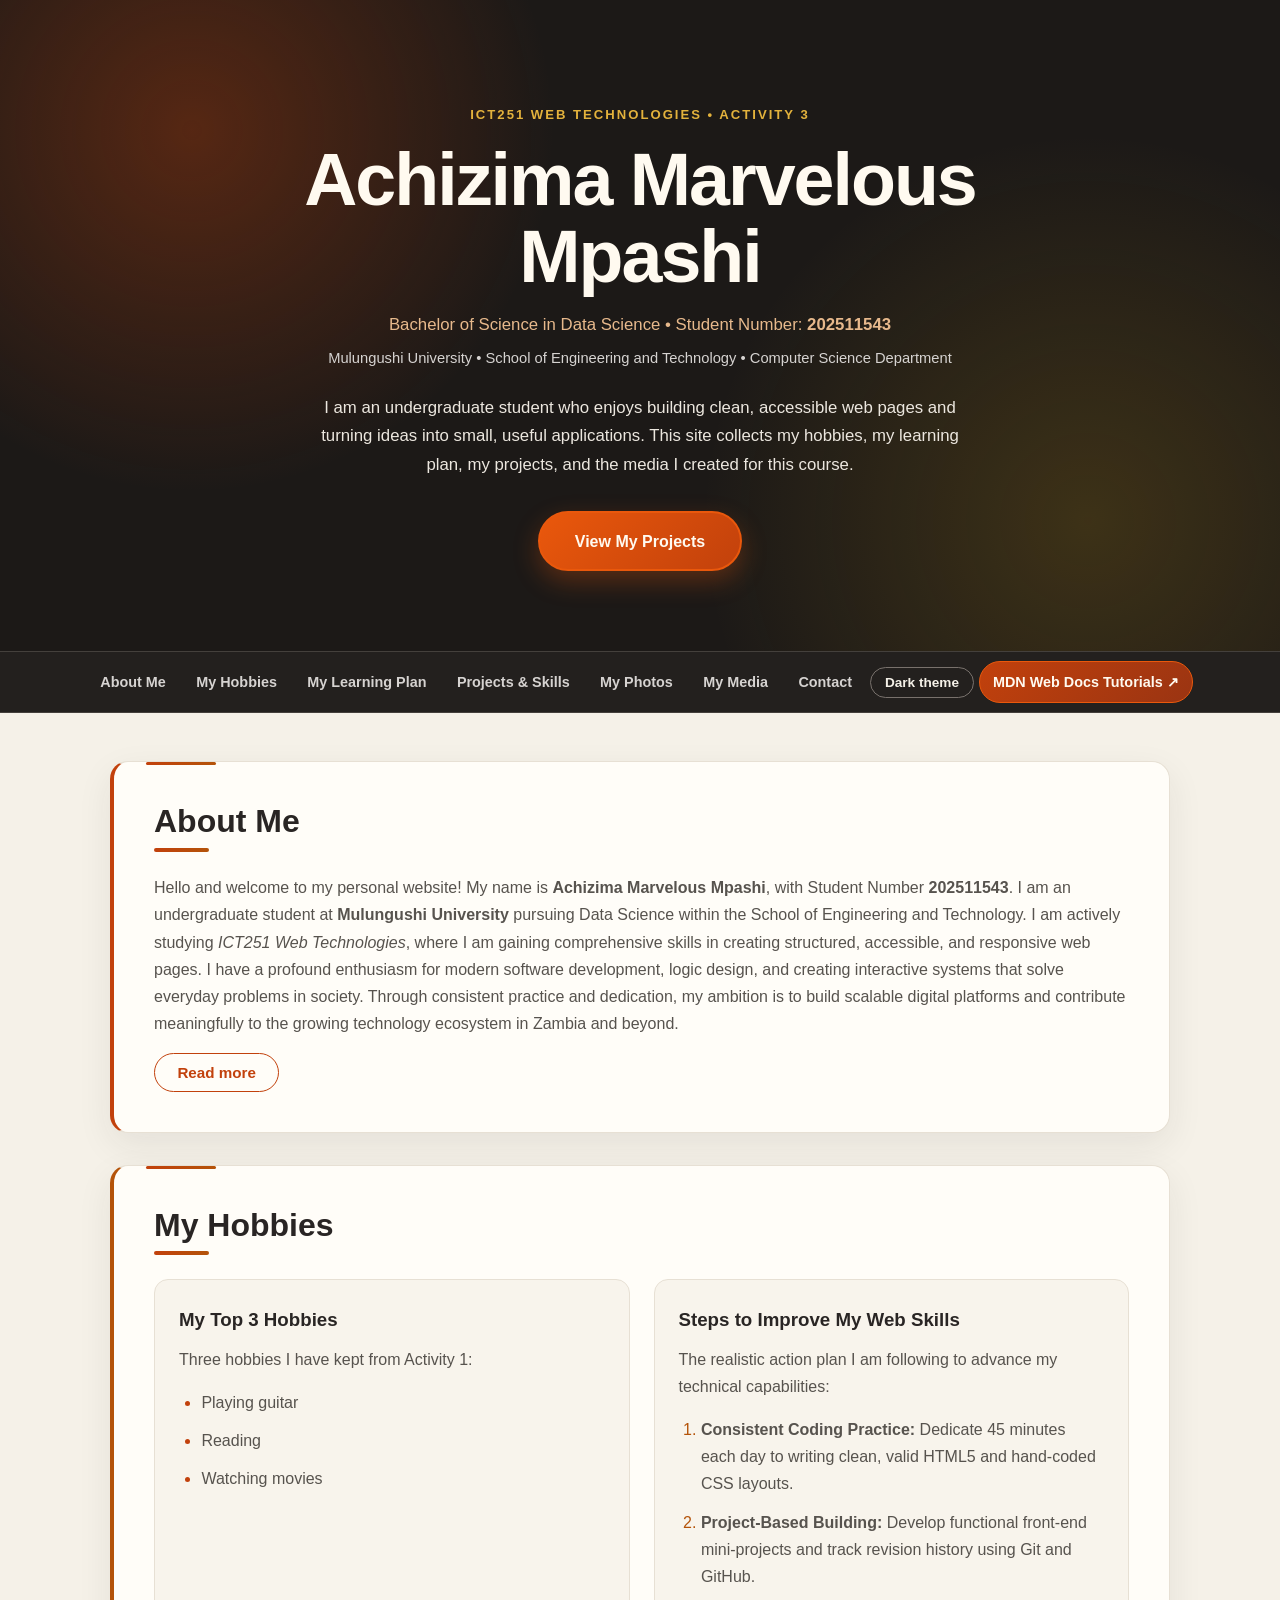
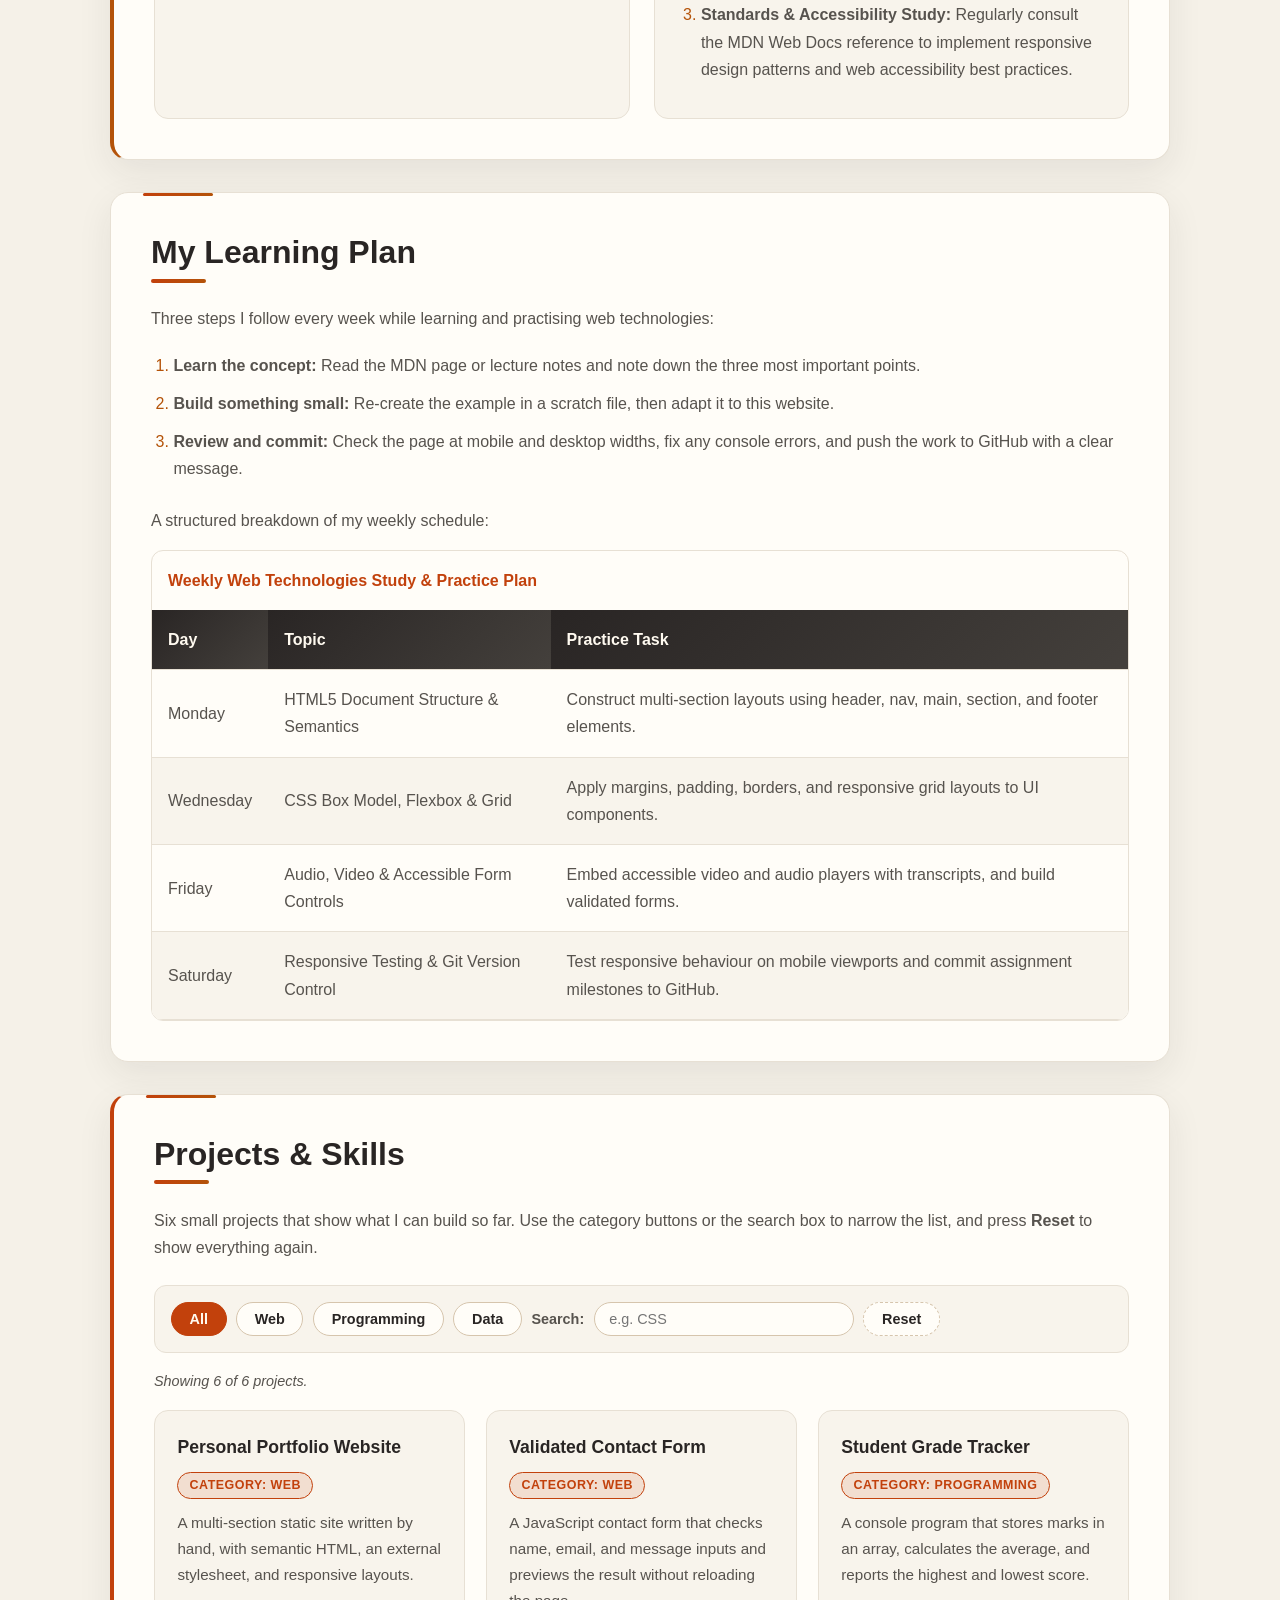
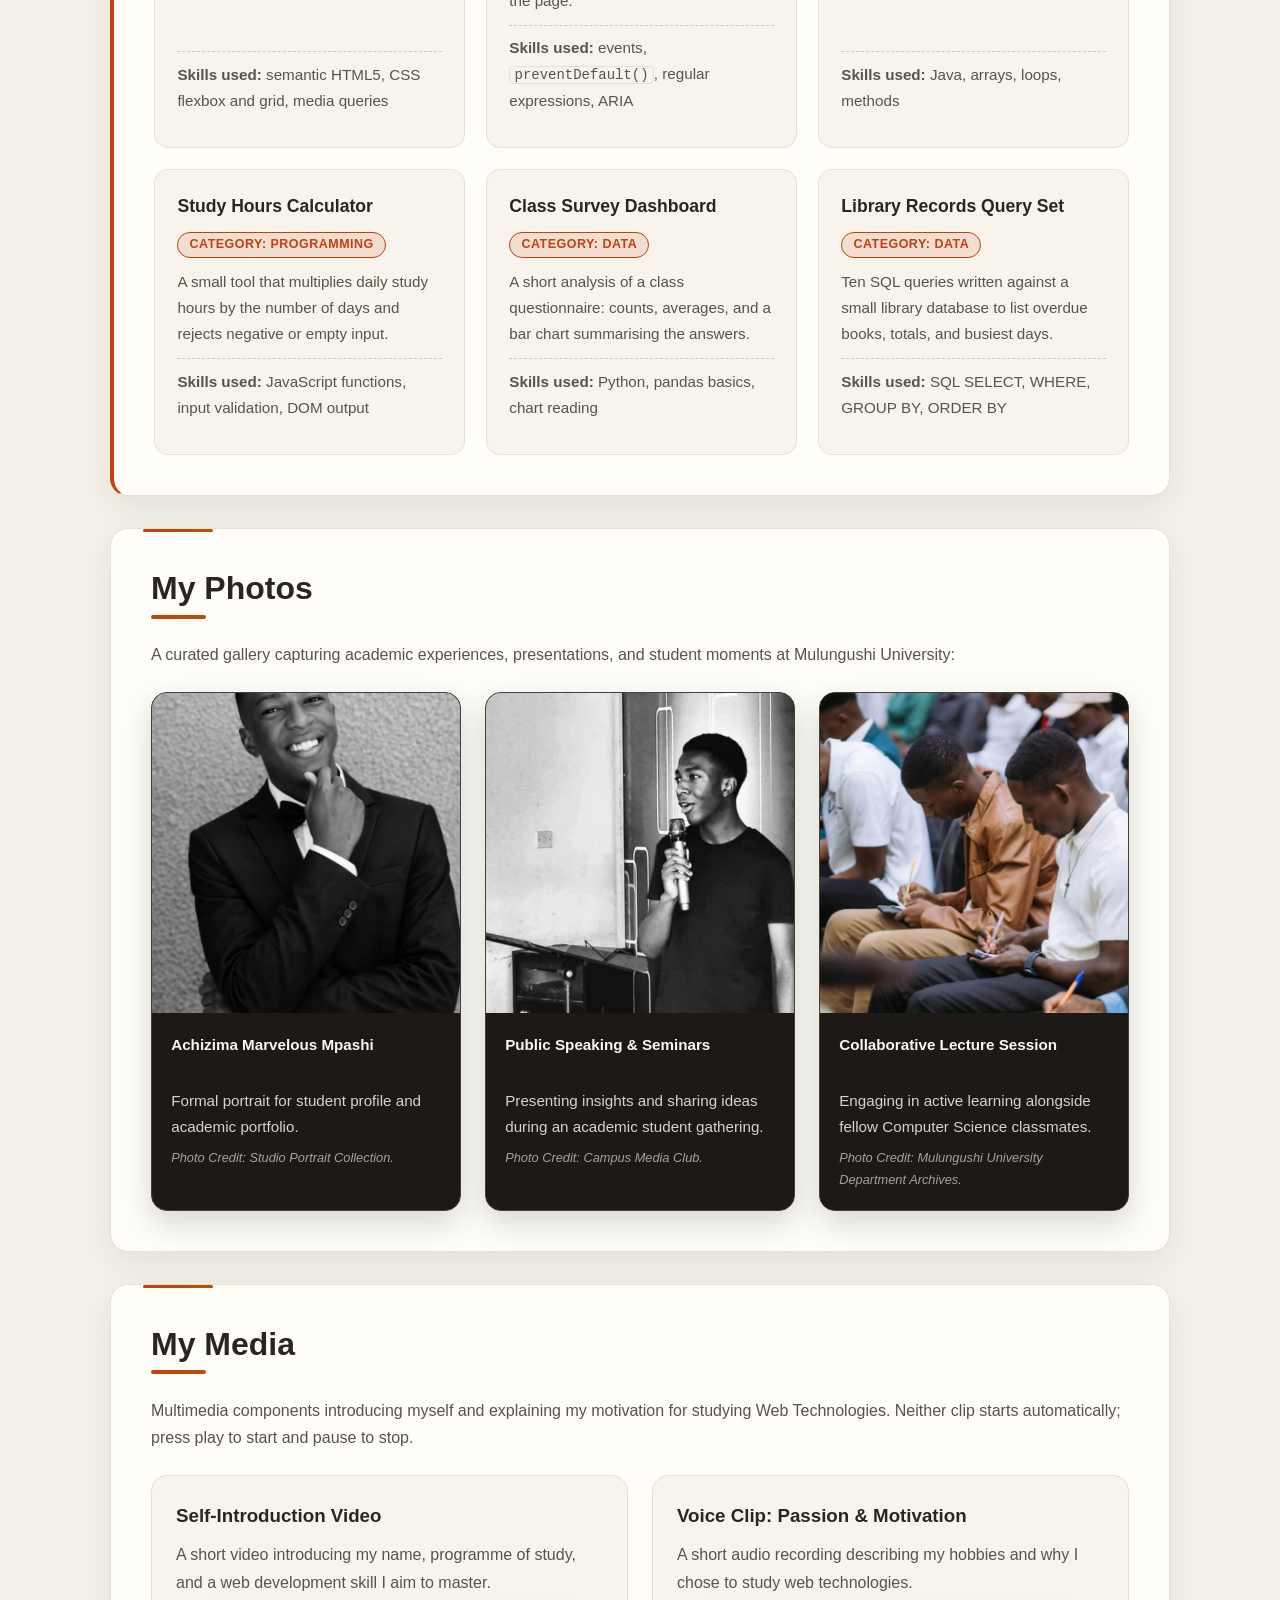
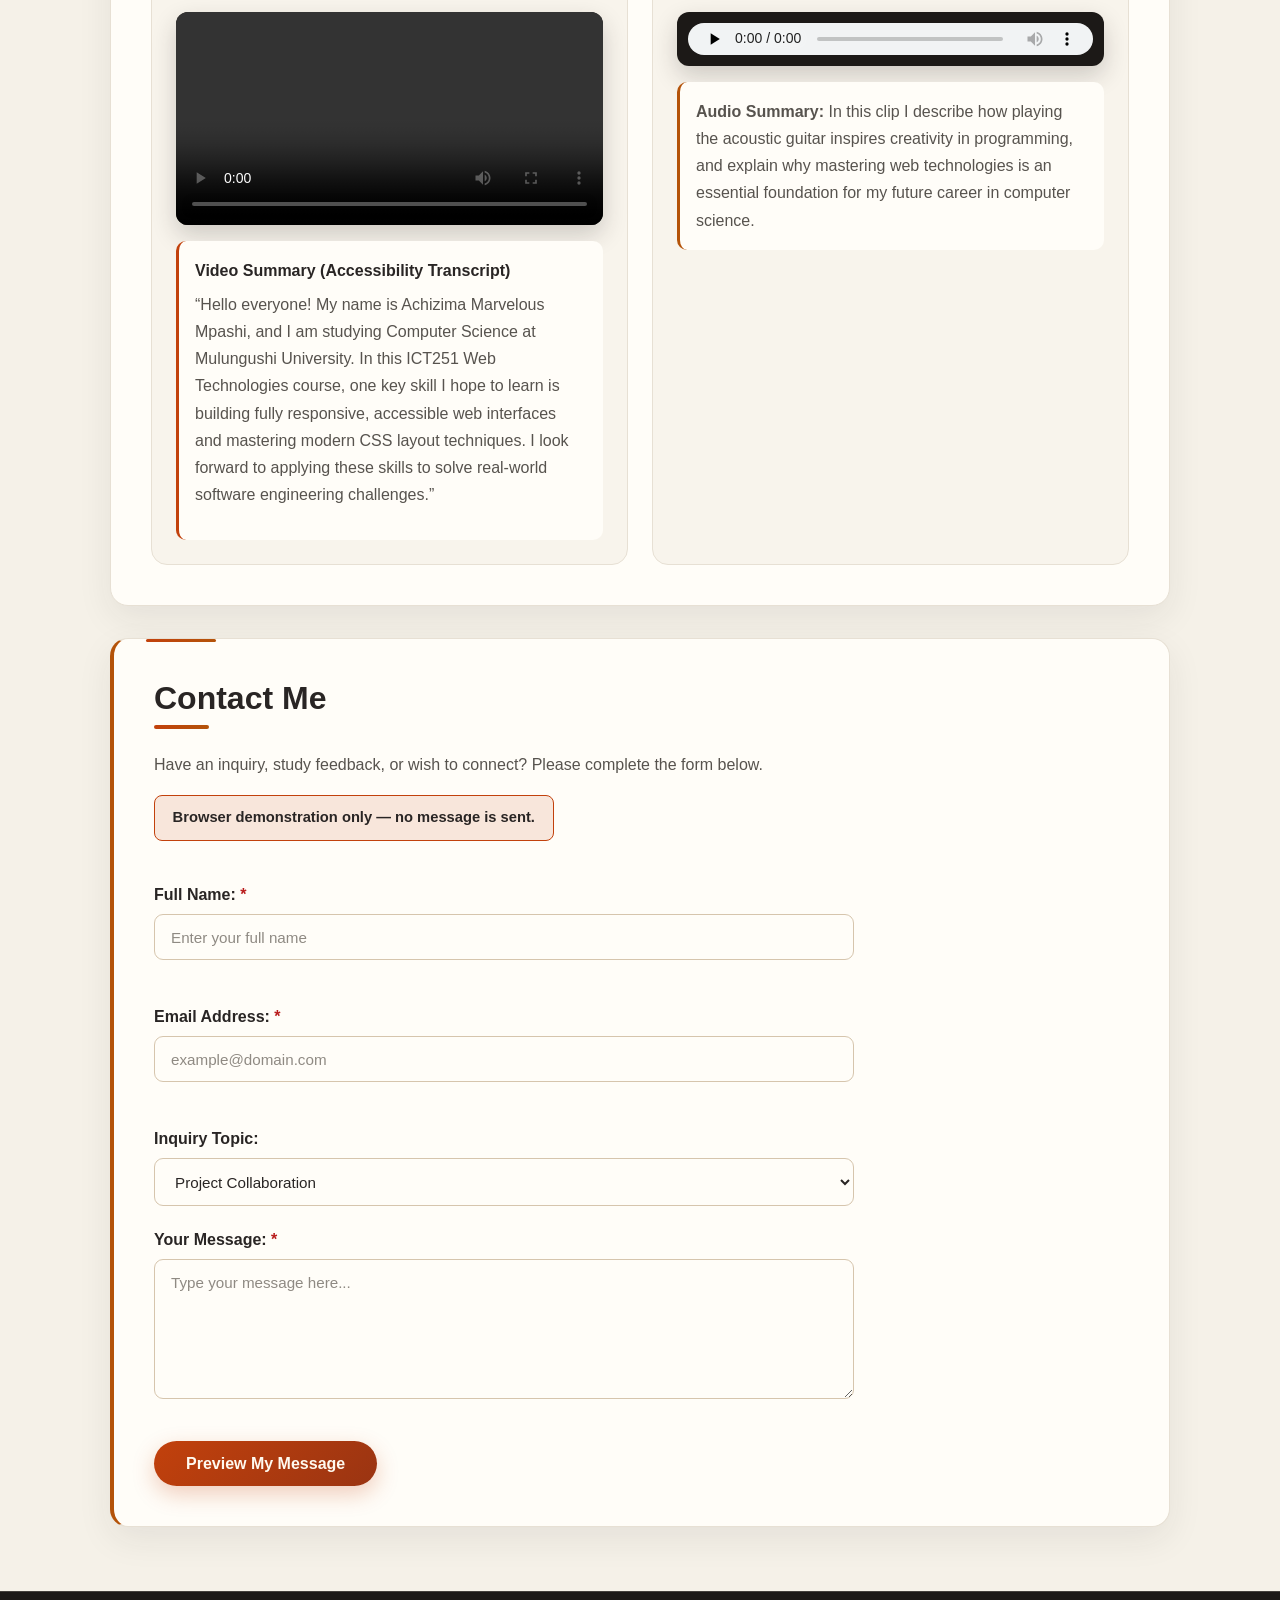
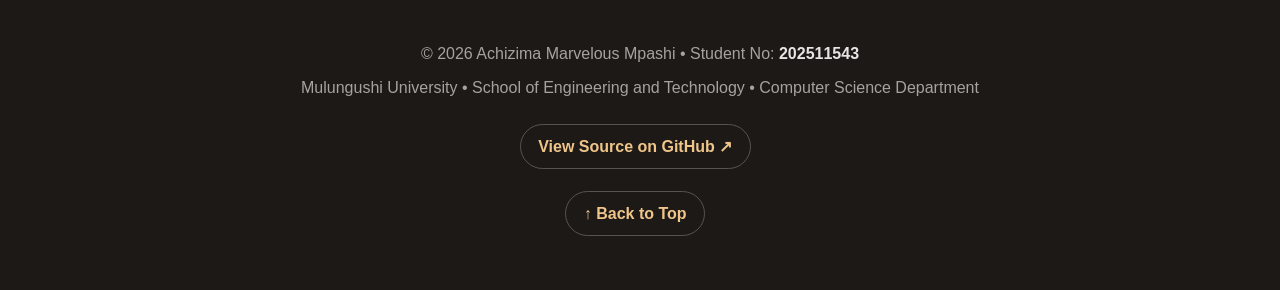
==== commit 73e5779f: "Add Activity 3 JavaScript features, Projects & Skills section and responsive navigation - add js/scr" ====
--- a/index.html
+++ b/index.html
@@ -3,62 +3,103 @@
 <head>
     <meta charset="UTF-8">
     <meta name="viewport" content="width=device-width, initial-scale=1.0">
+    <meta name="description" content="Personal website of Achizima Marvelous Mpashi, a Data Science student at Mulungushi University. ICT251 Web Technologies coursework.">
     <title>Achizima Marvelous Mpashi | ICT251 Personal Student Website</title>
     <link rel="stylesheet" href="css/styles.css">
+    <script src="js/script.js" defer></script>
 </head>
 <body>
 
-    <!-- Header Section -->
-    <header>
+    <a class="skip-link" href="#main-content">Skip to main content</a>
+
+    <!-- ============================== HERO / HEADER ============================== -->
+    <header class="hero" id="home">
         <div class="header-container">
+            <p class="kicker">ICT251 Web Technologies &bull; Activity 3</p>
             <h1>Achizima Marvelous Mpashi</h1>
-            <p class="subtitle">Student Number: <strong>202511543</strong> | ICT251 Web Technologies</p>
+            <p class="subtitle">Bachelor of Science in Data Science &bull; Student Number: <strong>202511543</strong></p>
             <p class="institution">Mulungushi University &bull; School of Engineering and Technology &bull; Computer Science Department</p>
+            <p class="hero-intro">
+                I am an undergraduate student who enjoys building clean, accessible web pages and turning ideas
+                into small, useful applications. This site collects my hobbies, my learning plan, my projects,
+                and the media I created for this course.
+            </p>
+            <a class="hero-btn" href="#projects">View My Projects</a>
         </div>
     </header>
 
-    <!-- Navigation Bar -->
-    <nav aria-label="Main Navigation">
-        <ul class="nav-list">
-            <li><a href="#about">About Me</a></li>
-            <li><a href="#hobbies">My Hobbies</a></li>
-            <li><a href="#learning-plan">My Learning Plan</a></li>
-            <li><a href="#photos">My Photos</a></li>
-            <li><a href="#media">My Media</a></li>
-            <li><a href="#contact">Contact</a></li>
-            <li class="external-nav-item"><a href="https://developer.mozilla.org/en-US/docs/Learn" target="_blank" rel="noopener noreferrer">MDN Web Docs Tutorials &UpperRightArrow;</a></li>
-        </ul>
+    <!-- ============================== NAVIGATION ============================== -->
+    <nav aria-label="Main navigation">
+        <div class="nav-bar">
+            <button type="button" class="nav-toggle" id="nav-toggle" aria-expanded="false" aria-controls="nav-menu">
+                <span class="nav-toggle-bars" aria-hidden="true"></span>
+                Menu
+            </button>
+            <ul class="nav-list" id="nav-menu">
+                <li><a href="#about">About Me</a></li>
+                <li><a href="#hobbies">My Hobbies</a></li>
+                <li><a href="#learning-plan">My Learning Plan</a></li>
+                <li><a href="#projects">Projects &amp; Skills</a></li>
+                <li><a href="#photos">My Photos</a></li>
+                <li><a href="#media">My Media</a></li>
+                <li><a href="#contact">Contact</a></li>
+                <li class="nav-tool-item">
+                    <button type="button" class="theme-toggle" id="theme-toggle" aria-pressed="false">
+                        <span class="theme-toggle-label">Dark theme</span>
+                    </button>
+                </li>
+                <li class="external-nav-item">
+                    <a href="https://developer.mozilla.org/en-US/docs/Learn" target="_blank" rel="noopener noreferrer">MDN Web Docs Tutorials &UpperRightArrow;</a>
+                </li>
+            </ul>
+        </div>
     </nav>
 
-    <!-- Main Content -->
-    <main>
-
-        <!-- About Me Section -->
+    <!-- ============================== MAIN CONTENT ============================== -->
+    <main id="main-content">
+
+        <!-- ---------------------- About Me ---------------------- -->
         <section id="about" class="content-section">
             <h2>About Me</h2>
             <div class="about-container">
                 <p>
-                    Hello and welcome to my personal website! My name is <strong>Achizima Marvelous Mpashi</strong>, 
-                    with Student Number <strong>202511543</strong>. I am an undergraduate student at 
-                    <strong>Mulungushi University</strong> pursuing Data Science within the School of Engineering and Technology. 
-                    I am actively studying <em>ICT251 Web Technologies</em>, where I am gaining comprehensive skills in creating structured, 
-                    accessible, and responsive web pages. I have a profound enthusiasm for modern software development, logic design, 
-                    and creating interactive systems that solve everyday problems in society. Through consistent practice and dedication, 
-                    my ambition is to build scalable digital platforms and contribute meaningfully to the growing technology ecosystem in Zambia and beyond.
+                    Hello and welcome to my personal website! My name is <strong>Achizima Marvelous Mpashi</strong>,
+                    with Student Number <strong>202511543</strong>. I am an undergraduate student at
+                    <strong>Mulungushi University</strong> pursuing Data Science within the School of Engineering and
+                    Technology. I am actively studying <em>ICT251 Web Technologies</em>, where I am gaining
+                    comprehensive skills in creating structured, accessible, and responsive web pages. I have a
+                    profound enthusiasm for modern software development, logic design, and creating interactive
+                    systems that solve everyday problems in society. Through consistent practice and dedication, my
+                    ambition is to build scalable digital platforms and contribute meaningfully to the growing
+                    technology ecosystem in Zambia and beyond.
                 </p>
-                <p>
-                    This web page represents my coursework project for Activity 2, demonstrating progressive enhancement from our initial introductory HTML page into a complete multi-section layout.
-                </p>
-            </div>
-        </section>
-
-        <!-- My Hobbies & Skills Improvement Section -->
+
+                <div class="expandable" id="about-more" hidden>
+                    <p>
+                        This page is my Activity 3 coursework. It builds on the single-page layout I created in
+                        Activity 2 by adding hand-written JavaScript, a projects section, an accessible navigation
+                        menu, and a validated contact form that never leaves the browser.
+                    </p>
+                    <p>
+                        Outside of coursework I play guitar, read, and watch films. I am currently practising Git
+                        workflows, responsive layout techniques, and basic data handling with Python so that I can
+                        contribute to real team projects after graduation.
+                    </p>
+                </div>
+
+                <button type="button" class="expand-btn" id="about-toggle" aria-expanded="false" aria-controls="about-more">
+                    Read more
+                </button>
+            </div>
+        </section>
+
+        <!-- ---------------------- My Hobbies ---------------------- -->
         <section id="hobbies" class="content-section">
             <h2>My Hobbies</h2>
             <div class="hobbies-wrapper">
                 <div class="hobbies-block">
                     <h3>My Top 3 Hobbies</h3>
-                    <p>My top 3 hobbies preserved from Activity 1:</p>
+                    <p>Three hobbies I have kept from Activity 1:</p>
                     <ul>
                         <li>Playing guitar</li>
                         <li>Reading</li>
@@ -68,7 +109,7 @@
 
                 <div class="skills-block">
                     <h3>Steps to Improve My Web Skills</h3>
-                    <p>Realistic action plan I am following to advance my technical capabilities:</p>
+                    <p>The realistic action plan I am following to advance my technical capabilities:</p>
                     <ol>
                         <li><strong>Consistent Coding Practice:</strong> Dedicate 45 minutes each day to writing clean, valid HTML5 and hand-coded CSS layouts.</li>
                         <li><strong>Project-Based Building:</strong> Develop functional front-end mini-projects and track revision history using Git and GitHub.</li>
@@ -78,10 +119,17 @@
             </div>
         </section>
 
-        <!-- My Learning Plan Section -->
+        <!-- ---------------------- My Learning Plan ---------------------- -->
         <section id="learning-plan" class="content-section">
             <h2>My Learning Plan</h2>
-            <p>A structured breakdown of my weekly schedule for learning and practicing web technologies:</p>
+            <p>Three steps I follow every week while learning and practising web technologies:</p>
+            <ol class="steps-list">
+                <li><strong>Learn the concept:</strong> Read the MDN page or lecture notes and note down the three most important points.</li>
+                <li><strong>Build something small:</strong> Re-create the example in a scratch file, then adapt it to this website.</li>
+                <li><strong>Review and commit:</strong> Check the page at mobile and desktop widths, fix any console errors, and push the work to GitHub with a clear message.</li>
+            </ol>
+
+            <p class="table-intro">A structured breakdown of my weekly schedule:</p>
             <div class="table-container">
                 <table class="schedule-table">
                     <caption>Weekly Web Technologies Study &amp; Practice Plan</caption>
@@ -111,14 +159,85 @@
                         <tr>
                             <td>Saturday</td>
                             <td>Responsive Testing &amp; Git Version Control</td>
-                            <td>Test responsive behavior on mobile viewports and commit assignment milestones to GitHub.</td>
+                            <td>Test responsive behaviour on mobile viewports and commit assignment milestones to GitHub.</td>
                         </tr>
                     </tbody>
                 </table>
             </div>
         </section>
 
-        <!-- My Photos Section -->
+        <!-- ---------------------- Projects & Skills ---------------------- -->
+        <section id="projects" class="content-section">
+            <h2>Projects &amp; Skills</h2>
+            <p>
+                Six small projects that show what I can build so far. Use the category buttons or the search box to
+                narrow the list, and press <strong>Reset</strong> to show everything again.
+            </p>
+
+            <div class="filter-controls" role="group" aria-label="Filter projects by category">
+                <button type="button" class="filter-btn is-active" data-filter="all" aria-pressed="true">All</button>
+                <button type="button" class="filter-btn" data-filter="web" aria-pressed="false">Web</button>
+                <button type="button" class="filter-btn" data-filter="programming" aria-pressed="false">Programming</button>
+                <button type="button" class="filter-btn" data-filter="data" aria-pressed="false">Data</button>
+
+                <label for="project-search" class="search-label">Search:</label>
+                <input type="search" id="project-search" class="search-input" placeholder="e.g. CSS" autocomplete="off">
+
+                <button type="button" class="filter-reset" id="filter-reset">Reset</button>
+            </div>
+
+            <p class="filter-status" id="filter-status" role="status">Showing 6 of 6 projects.</p>
+
+            <ul class="project-grid" id="project-grid">
+                <li class="project-card" data-category="web" data-tags="html css responsive portfolio">
+                    <h3>Personal Portfolio Website</h3>
+                    <p class="project-meta">Category: Web</p>
+                    <p>A multi-section static site written by hand, with semantic HTML, an external stylesheet, and responsive layouts.</p>
+                    <p class="project-skills"><strong>Skills used:</strong> semantic HTML5, CSS flexbox and grid, media queries</p>
+                </li>
+
+                <li class="project-card" data-category="web" data-tags="javascript form validation accessibility">
+                    <h3>Validated Contact Form</h3>
+                    <p class="project-meta">Category: Web</p>
+                    <p>A JavaScript contact form that checks name, email, and message inputs and previews the result without reloading the page.</p>
+                    <p class="project-skills"><strong>Skills used:</strong> events, <code>preventDefault()</code>, regular expressions, ARIA</p>
+                </li>
+
+                <li class="project-card" data-category="programming" data-tags="java console loops">
+                    <h3>Student Grade Tracker</h3>
+                    <p class="project-meta">Category: Programming</p>
+                    <p>A console program that stores marks in an array, calculates the average, and reports the highest and lowest score.</p>
+                    <p class="project-skills"><strong>Skills used:</strong> Java, arrays, loops, methods</p>
+                </li>
+
+                <li class="project-card" data-category="programming" data-tags="javascript calculator validation numbers">
+                    <h3>Study Hours Calculator</h3>
+                    <p class="project-meta">Category: Programming</p>
+                    <p>A small tool that multiplies daily study hours by the number of days and rejects negative or empty input.</p>
+                    <p class="project-skills"><strong>Skills used:</strong> JavaScript functions, input validation, DOM output</p>
+                </li>
+
+                <li class="project-card" data-category="data" data-tags="python csv charts analysis">
+                    <h3>Class Survey Dashboard</h3>
+                    <p class="project-meta">Category: Data</p>
+                    <p>A short analysis of a class questionnaire: counts, averages, and a bar chart summarising the answers.</p>
+                    <p class="project-skills"><strong>Skills used:</strong> Python, pandas basics, chart reading</p>
+                </li>
+
+                <li class="project-card" data-category="data" data-tags="sql database records">
+                    <h3>Library Records Query Set</h3>
+                    <p class="project-meta">Category: Data</p>
+                    <p>Ten SQL queries written against a small library database to list overdue books, totals, and busiest days.</p>
+                    <p class="project-skills"><strong>Skills used:</strong> SQL SELECT, WHERE, GROUP BY, ORDER BY</p>
+                </li>
+            </ul>
+
+            <p class="no-matches" id="no-matches" hidden>
+                No projects match your filter. Try another category, clear the search box, or press Reset.
+            </p>
+        </section>
+
+        <!-- ---------------------- My Photos ---------------------- -->
         <section id="photos" class="content-section">
             <h2>My Photos</h2>
             <p>A curated gallery capturing academic experiences, presentations, and student moments at Mulungushi University:</p>
@@ -152,10 +271,10 @@
             </div>
         </section>
 
-        <!-- My Media Section -->
+        <!-- ---------------------- My Media ---------------------- -->
         <section id="media" class="content-section">
             <h2>My Media</h2>
-            <p>Multimedia components introducing myself and explaining my motivation for studying Web Technologies:</p>
+            <p>Multimedia components introducing myself and explaining my motivation for studying Web Technologies. Neither clip starts automatically; press play to start and pause to stop.</p>
 
             <div class="media-container">
                 <!-- Video Subsection -->
@@ -163,17 +282,19 @@
                     <h3>Self-Introduction Video</h3>
                     <p class="media-desc">A short video introducing my name, programme of study, and a web development skill I aim to master.</p>
                     <div class="player-wrapper">
-                        <video controls>
+                        <video controls preload="metadata">
                             <source src="videos/intro.mp4" type="video/mp4">
-                            Your browser does not support the video element.
+                            Your browser does not support the video element. You can read the summary below instead.
                         </video>
                     </div>
                     <div class="media-transcript">
-                        <h4>Video Summary (Accessibility Transcript):</h4>
+                        <h4>Video Summary (Accessibility Transcript)</h4>
                         <p>
-                            &ldquo;Hello everyone! My name is Achizima Marvelous Mpashi, and I am studying Computer Science at Mulungushi University. 
-                            In this ICT251 Web Technologies course, one key skill I hope to learn is building fully responsive, accessible web interfaces 
-                            and mastering modern CSS layout techniques. I look forward to applying these skills to solve real-world software engineering challenges.&rdquo;
+                            &ldquo;Hello everyone! My name is Achizima Marvelous Mpashi, and I am studying Computer
+                            Science at Mulungushi University. In this ICT251 Web Technologies course, one key skill I
+                            hope to learn is building fully responsive, accessible web interfaces and mastering modern
+                            CSS layout techniques. I look forward to applying these skills to solve real-world software
+                            engineering challenges.&rdquo;
                         </p>
                     </div>
                 </div>
@@ -183,65 +304,90 @@
                     <h3>Voice Clip: Passion &amp; Motivation</h3>
                     <p class="media-desc">A short audio recording describing my hobbies and why I chose to study web technologies.</p>
                     <div class="player-wrapper">
-                        <audio controls>
+                        <audio controls preload="none">
                             <source src="videos/voice.mp3" type="audio/mpeg">
-                            Your browser does not support the audio element.
+                            Your browser does not support the audio element. You can read the summary below instead.
                         </audio>
                     </div>
                     <p class="audio-notes">
-                        <em>Recording Description:</em> In this audio clip, I describe how playing the acoustic guitar inspires creativity in programming, 
-                        and explain why mastering web technologies is an essential foundation for my future career in computer science.
+                        <strong>Audio Summary:</strong> In this clip I describe how playing the acoustic guitar inspires
+                        creativity in programming, and explain why mastering web technologies is an essential foundation
+                        for my future career in computer science.
                     </p>
                 </div>
             </div>
         </section>
 
-        <!-- Contact Section -->
+        <!-- ---------------------- Contact ---------------------- -->
         <section id="contact" class="content-section">
             <h2>Contact Me</h2>
-            <p>Have an inquiry, study feedback, or wish to connect? Please submit a message using the form below:</p>
+            <p>Have an inquiry, study feedback, or wish to connect? Please complete the form below.</p>
+
+            <p class="demo-notice" id="demo-note">Browser demonstration only &mdash; no message is sent.</p>
 
             <div class="form-wrapper">
-                <form action="#" method="post" class="contact-form">
+                <form action="#" method="post" class="contact-form" id="contact-form" novalidate aria-describedby="demo-note">
                     <div class="form-group">
-                        <label for="contact-name">Full Name: <span class="required-star">*</span></label>
-                        <input type="text" id="contact-name" name="name" placeholder="Enter your full name" required>
+                        <label for="contact-name">Full Name: <span class="required-star" aria-hidden="true">*</span></label>
+                        <input type="text" id="contact-name" name="name" placeholder="Enter your full name"
+                               aria-required="true" aria-describedby="name-error">
+                        <span class="error-msg" id="name-error"></span>
                     </div>
 
                     <div class="form-group">
-                        <label for="contact-email">Email Address: <span class="required-star">*</span></label>
-                        <input type="email" id="contact-email" name="email" placeholder="example@domain.com" required>
+                        <label for="contact-email">Email Address: <span class="required-star" aria-hidden="true">*</span></label>
+                        <input type="email" id="contact-email" name="email" placeholder="example@domain.com"
+                               aria-required="true" aria-describedby="email-error">
+                        <span class="error-msg" id="email-error"></span>
                     </div>
 
                     <div class="form-group">
                         <label for="contact-topic">Inquiry Topic:</label>
                         <select id="contact-topic" name="topic">
-                            <option value="project-collaboration">Project Collaboration</option>
-                            <option value="study-discussion">ICT251 Study Discussion</option>
-                            <option value="website-feedback">Website Feedback</option>
-                            <option value="general-inquiry">General Inquiry</option>
+                            <option value="Project Collaboration">Project Collaboration</option>
+                            <option value="ICT251 Study Discussion">ICT251 Study Discussion</option>
+                            <option value="Website Feedback">Website Feedback</option>
+                            <option value="General Inquiry">General Inquiry</option>
                         </select>
                     </div>
 
                     <div class="form-group">
-                        <label for="contact-message">Your Message: <span class="required-star">*</span></label>
-                        <textarea id="contact-message" name="message" rows="5" placeholder="Type your message here..." required></textarea>
-                    </div>
-
-                    <button type="submit" class="submit-btn">Send Message</button>
-                    <p class="form-disclaimer">Note: This form is a browser demonstration for ICT251 coursework and does not send data.</p>
+                        <label for="contact-message">Your Message: <span class="required-star" aria-hidden="true">*</span></label>
+                        <textarea id="contact-message" name="message" rows="5" placeholder="Type your message here..."
+                                  aria-required="true" aria-describedby="message-error"></textarea>
+                        <span class="error-msg" id="message-error"></span>
+                    </div>
+
+                    <button type="submit" class="submit-btn">Preview My Message</button>
                 </form>
+
+                <div class="form-preview" id="form-preview" hidden aria-live="polite">
+                    <h3>Message preview</h3>
+                    <p class="preview-note" id="preview-note"></p>
+                    <dl class="preview-list" id="preview-list">
+                        <dt>Name</dt><dd id="preview-name"></dd>
+                        <dt>Email</dt><dd id="preview-email"></dd>
+                        <dt>Topic</dt><dd id="preview-topic"></dd>
+                        <dt>Message</dt><dd id="preview-message"></dd>
+                    </dl>
+                    <p class="preview-footnote">This data was checked in your browser only. It was <strong>validated</strong>, not sent.</p>
+                </div>
             </div>
         </section>
 
     </main>
 
-    <!-- Footer Section -->
+    <!-- ============================== FOOTER ============================== -->
     <footer>
         <div class="footer-container">
             <p>&copy; 2026 Achizima Marvelous Mpashi &bull; Student No: <strong>202511543</strong></p>
             <p>Mulungushi University &bull; School of Engineering and Technology &bull; Computer Science Department</p>
-            <p class="back-to-top"><a href="#about">&uparrow; Back to Top</a></p>
+            <p class="source-link">
+                <a href="https://github.com/Archi-xima/Activity-2-Web_Technologies-webpage" target="_blank" rel="noopener noreferrer">
+                    View Source on GitHub &UpperRightArrow;
+                </a>
+            </p>
+            <p class="back-to-top"><a href="#home">&uarr; Back to Top</a></p>
         </div>
     </footer>
 
--- a/css/styles.css
+++ b/css/styles.css
@@ -1,55 +1,64 @@
-```css
 /* ==========================================================================
-   ICT251 WEB TECHNOLOGIES - ACTIVITY 2
-   Student: Achizima Marvelous Mpashi (202511543)
-   Institution: Mulungushi University
-   Theme: Warm Brown / Charcoal / Golden Brown
+   ICT251 Web Technologies - Activity 3 (builds on Activity 2)
+   Achizima Marvelous Mpashi | 202511543
+   Bachelor of Science in Data Science
+   Mulungushi University
    ========================================================================== */
 
-
-/* ==========================================================================
-   1. COLOR SYSTEM
-   ========================================================================== */
+/* --------------------------------------------------------------------------
+   1. COLOUR TOKENS - light theme (default) and dark theme
+   -------------------------------------------------------------------------- */
 
 :root {
-    --black: #100E0C;
-    --charcoal: #1C1713;
-    --charcoal-2: #292019;
-
-    /* Warm, slightly brighter browns */
-    --brown: #3B271B;
-    --brown-light: #5A3A25;
-    --brown-warm: #70482C;
-
-    /* Gold accents */
-    --gold: #C98D3A;
-    --gold-bright: #DEA84B;
-    --gold-soft: #EAC27B;
-
-    /* Light backgrounds */
-    --cream: #F5EBDD;
-    --cream-dark: #D8C5AD;
-
-    /* Strong readable text */
-    --text: #211A15;
-    --text-muted: #5E5145;
-    --text-light: #CFC0AC;
-
-    --white: #FFFDF8;
-
-    /* Borders */
-    --border: rgba(112, 72, 44, 0.25);
-    --border-light: rgba(255, 255, 255, 0.09);
-
-    /* Shadows */
-    --shadow: 0 12px 35px rgba(55, 35, 20, 0.14);
-    --shadow-dark: 0 15px 40px rgba(0, 0, 0, 0.35);
-}
-
-
-/* ==========================================================================
-   2. RESET
-   ========================================================================== */
+    /* Light theme */
+    --bg: #f5f1e8;
+    --surface: #fffdf8;
+    --surface-alt: #f8f4ec;
+    --text: #292524;
+    --muted: #57534e;
+    --border: #e7e0d4;
+    --border-strong: #d6c5ad;
+    --accent: #c2410c;
+    --accent-strong: #9a3412;
+    --accent-soft: rgba(194, 65, 12, 0.12);
+    --gold: #b45309;
+    --btn-text: #fffaf0;
+    --error: #b91c1c;
+    --success: #15803d;
+    --focus: #c2410c;
+
+    /* Fixed dark chrome (hero, nav, footer, captions) - same in both themes */
+    --deep: #1c1917;
+    --deep-border: #44403c;
+    --deep-text: #d6d3d1;
+    --deep-heading: #fffaf0;
+
+    color-scheme: light;
+}
+
+:root[data-theme="dark"] {
+    --bg: #15130f;
+    --surface: #1f1c18;
+    --surface-alt: #272320;
+    --text: #f2ede4;
+    --muted: #c4bcb1;
+    --border: #3b3630;
+    --border-strong: #4d473f;
+    --accent: #fb923c;
+    --accent-strong: #f97316;
+    --accent-soft: rgba(251, 146, 60, 0.16);
+    --gold: #fbbf24;
+    --btn-text: #1c1917;
+    --error: #fca5a5;
+    --success: #86efac;
+    --focus: #fdba74;
+
+    color-scheme: dark;
+}
+
+/* --------------------------------------------------------------------------
+   2. RESET & BASE
+   -------------------------------------------------------------------------- */
 
 * {
     box-sizing: border-box;
@@ -59,1135 +68,1150 @@
 
 html {
     scroll-behavior: smooth;
+    scroll-padding-top: 90px;
 }
 
 body {
-    font-family:
-        Inter,
-        -apple-system,
-        BlinkMacSystemFont,
-        "Segoe UI",
-        Roboto,
-        Arial,
-        sans-serif;
-
+    font-family: "Segoe UI", Inter, Arial, sans-serif;
     line-height: 1.7;
-
     color: var(--text);
-
-    background:
-        radial-gradient(
-            circle at 10% 10%,
-            rgba(201, 141, 58, 0.075),
-            transparent 25%
-        ),
-        var(--cream);
-
-    min-height: 100vh;
-}
-
-
-/* ==========================================================================
-   3. TYPOGRAPHY
-   ========================================================================== */
-
-h1,
-h2,
-h3,
-h4 {
-    line-height: 1.25;
-}
-
-h1 {
-    font-size: clamp(2rem, 5vw, 3.2rem);
-
-    font-weight: 800;
-
-    letter-spacing: -1.5px;
-
-    color: #FFFFFF;
-
-    margin-bottom: 0.6rem;
-}
-
-h2 {
-    position: relative;
-
-    font-size: clamp(1.45rem, 3vw, 2rem);
-
-    font-weight: 750;
-
-    color: var(--brown);
-
-    margin-bottom: 1.5rem;
-
-    padding-bottom: 0.8rem;
-}
-
-h2::after {
-    content: "";
-
+    background-color: var(--bg);
+    margin: 0;
+    overflow-x: clip; /* guards against any sideways page scrolling */
+}
+
+[hidden] {
+    display: none !important;
+}
+
+/* --------------------------------------------------------------------------
+   3. ACCESSIBILITY HELPERS
+   -------------------------------------------------------------------------- */
+
+.skip-link {
     position: absolute;
-
-    left: 0;
-    bottom: 0;
-
-    width: 55px;
-    height: 4px;
-
-    background:
-        linear-gradient(
-            90deg,
-            var(--gold),
-            var(--gold-soft)
-        );
-
-    border-radius: 10px;
-}
-
-h3 {
-    font-size: 1.2rem;
-
-    color: var(--brown);
-
-    margin-bottom: 0.7rem;
-}
-
-h4 {
-    color: var(--brown);
-}
-
-p {
-    margin-bottom: 1rem;
-
-    color: var(--text);
-}
-
-
-/* ==========================================================================
-   4. MEDIA
-   ========================================================================== */
-
-img,
-video {
-    max-width: 100%;
-    display: block;
-}
-
-img {
-    border-radius: 12px;
-}
-
-video {
-    border-radius: 10px;
-}
-
-
-/* ==========================================================================
-   5. HERO HEADER
-   ========================================================================== */
-
-header {
-    position: relative;
-
-    overflow: hidden;
-
-    background:
-        radial-gradient(
-            circle at 85% 20%,
-            rgba(222, 168, 75, 0.25),
-            transparent 28%
-        ),
-
-        radial-gradient(
-            circle at 15% 90%,
-            rgba(201, 141, 58, 0.14),
-            transparent 30%
-        ),
-
-        linear-gradient(
-            135deg,
-            #3A2B21 0%,
-            #211A15 55%,
-            #120F0D 100%
-        );
-
-    color: #FFFFFF;
-
-    padding: 4.5rem 1.5rem 4rem;
-
-    text-align: center;
-
-    box-shadow: var(--shadow-dark);
-}
-
-header::before {
-    content: "";
-
-    position: absolute;
-
-    width: 220px;
-    height: 220px;
-
-    border:
-        1px solid rgba(222, 168, 75, 0.20);
-
-    border-radius: 50%;
-
-    top: -110px;
-    left: -70px;
-}
-
-header::after {
-    content: "";
-
-    position: absolute;
-
-    width: 150px;
-    height: 150px;
-
-    border:
-        1px solid rgba(222, 168, 75, 0.16);
-
-    border-radius: 50%;
-
-    bottom: -80px;
-    right: 8%;
-}
-
-.header-container {
-    position: relative;
-
-    z-index: 2;
-
-    max-width: 1050px;
-
-    margin: 0 auto;
-}
-
-.subtitle {
-    color: var(--gold-soft);
-
-    font-size: 1.05rem;
-
-    font-weight: 600;
-
-    letter-spacing: 0.5px;
-
-    margin-bottom: 0.4rem;
-}
-
-.institution {
-    color: var(--text-light);
-
-    font-size: 0.92rem;
-
-    margin-bottom: 0;
-}
-
-
-/* ==========================================================================
-   6. NAVIGATION
-   ========================================================================== */
-
-nav {
-    position: sticky;
-
+    left: -9999px;
     top: 0;
-
-    z-index: 1000;
-
-    background: rgba(28, 23, 19, 0.97);
-
-    border-bottom:
-        1px solid rgba(222, 168, 75, 0.15);
-
-    box-shadow:
-        0 6px 20px rgba(0, 0, 0, 0.22);
-
-    backdrop-filter: blur(12px);
-}
-
-.nav-list {
-    max-width: 1150px;
-
-    margin: auto;
-
-    display: flex;
-
-    justify-content: center;
-
-    align-items: center;
-
-    flex-wrap: wrap;
-
-    gap: 0.35rem;
-
-    padding: 0.65rem 1rem;
-
-    list-style: none;
-}
-
-.nav-list a {
-    display: inline-block;
-
-    color: #E2D5C3;
-
-    text-decoration: none;
-
-    font-size: 0.9rem;
-
-    font-weight: 600;
-
-    padding: 0.55rem 0.9rem;
-
-    border-radius: 7px;
-
-    transition:
-        color 0.2s ease,
-        background 0.2s ease,
-        transform 0.2s ease;
-}
-
-.nav-list a:hover,
-.nav-list a:focus {
-    color: #FFFFFF;
-
-    background: var(--brown-light);
-
-    transform: translateY(-2px);
-
-    outline: none;
-}
-
-.external-nav-item a {
-    color: var(--gold-soft);
-
-    border:
-        1px solid rgba(222, 168, 75, 0.30);
-}
-
-.external-nav-item a:hover {
-    background: var(--gold);
-
-    color: #17130F;
-
-    border-color: var(--gold);
-}
-
-
-/* ==========================================================================
-   7. MAIN
-   ========================================================================== */
-
-main {
-    width: min(1050px, calc(100% - 2rem));
-
-    margin: 3rem auto;
-}
-
-
-/* ==========================================================================
-   8. CONTENT CARDS
-   ========================================================================== */
-
-.content-section {
-    position: relative;
-
-    background: rgba(255, 253, 248, 0.95);
-
-    padding: 2.4rem;
-
-    margin-bottom: 2rem;
-
-    border:
-        1px solid rgba(118, 91, 60, 0.18);
-
-    border-radius: 18px;
-
-    box-shadow: var(--shadow);
-
-    overflow: hidden;
-
-    color: var(--text);
-}
-
-.content-section::before {
-    content: "";
-
-    position: absolute;
-
-    top: 0;
-    left: 0;
-
-    width: 100%;
-    height: 3px;
-
-    background:
-        linear-gradient(
-            90deg,
-            var(--gold),
-            transparent
-        );
-}
-
-.content-section:hover {
-    box-shadow:
-        0 16px 42px rgba(65, 43, 25, 0.16);
-}
-
-
-/* ==========================================================================
-   9. ABOUT SECTION
-   ========================================================================== */
-
-#about {
-    background:
-        linear-gradient(
-            135deg,
-            #FFFDF8,
-            #F4E8D7
-        );
-
-    color: var(--text);
-}
-
-#about p {
-    color: var(--text);
-}
-
-.about-container p:last-child {
-    margin-bottom: 0;
-}
-
-
-/* ==========================================================================
-   10. HOBBIES AND SKILLS
-   ========================================================================== */
-
-#hobbies {
-    background:
-        linear-gradient(
-            135deg,
-            #EBD9C1,
-            #F7EFE4
-        );
-
-    color: var(--text);
-}
-
-.hobbies-wrapper {
-    display: grid;
-
-    grid-template-columns: repeat(2, 1fr);
-
-    gap: 1.5rem;
-}
-
-.hobbies-block,
-.skills-block {
-    position: relative;
-
-    background: #FFFDF9;
-
-    padding: 1.6rem;
-
-    border-radius: 14px;
-
-    border:
-        1px solid var(--border);
-
-    box-shadow:
-        0 7px 20px rgba(85, 55, 30, 0.08);
-
-    color: var(--text);
-}
-
-.hobbies-block h3,
-.skills-block h3 {
-    color: var(--brown);
-
-    font-weight: 750;
-}
-
-.hobbies-block p,
-.skills-block p {
-    color: var(--text);
-}
-
-.hobbies-block::before,
-.skills-block::before {
-    content: "";
-
-    position: absolute;
-
-    left: 0;
-    top: 20px;
-
-    width: 4px;
-    height: 42px;
-
-    background: var(--gold);
-
-    border-radius: 0 5px 5px 0;
-}
-
-.hobbies-block ul,
-.skills-block ol {
-    padding-left: 1.5rem;
-}
-
-.hobbies-block li,
-.skills-block li {
-    margin-bottom: 0.7rem;
-
-    color: var(--text);
-}
-
-.hobbies-block li::marker,
-.skills-block li::marker {
-    color: var(--gold);
-
-    font-weight: bold;
-}
-
-
-/* ==========================================================================
-   11. TABLE
-   ========================================================================== */
-
-.table-container {
-    width: 100%;
-
-    overflow-x: auto;
-
-    margin-top: 1rem;
-
-    border-radius: 12px;
-}
-
-.schedule-table {
-    width: 100%;
-
-    min-width: 600px;
-
-    border-collapse: collapse;
-
-    background: #FFFDF9;
-
-    border:
-        1px solid #D8C5AD;
-}
-
-.schedule-table caption {
-    text-align: left;
-
-    color: var(--brown);
-
+    z-index: 2000;
+
+    padding: 0.75rem 1.25rem;
+
+    background: var(--surface);
+    color: var(--accent);
     font-weight: 700;
 
-    padding: 0.8rem 0;
-}
-
-.schedule-table th {
-    background:
-        linear-gradient(
-            135deg,
-            var(--charcoal-2),
-            var(--brown)
-        );
-
-    color: var(--gold-soft);
-
-    font-size: 0.9rem;
-
-    font-weight: 700;
-
-    letter-spacing: 0.4px;
-}
-
-.schedule-table th,
-.schedule-table td {
-    padding: 0.95rem 1rem;
-
-    text-align: left;
-
-    border-bottom:
-        1px solid #E2D4C2;
-}
-
-.schedule-table td {
-    color: #211A15;
-}
-
-.schedule-table tbody tr:nth-child(even) {
-    background: #F6EEE4;
-}
-
-.schedule-table tbody tr {
-    transition:
-        background 0.2s ease;
-}
-
-.schedule-table tbody tr:hover {
-    background: #EBDCC6;
-}
-
-
-/* ==========================================================================
-   12. PHOTO GALLERY
-   ========================================================================== */
-
-.gallery-grid {
-    display: grid;
-
-    grid-template-columns:
-        repeat(auto-fit, minmax(260px, 1fr));
-
-    gap: 1.5rem;
-}
-
-.gallery-item {
-    position: relative;
-
-    overflow: hidden;
-
-    background: var(--white);
-
-    border:
-        1px solid rgba(118, 91, 60, 0.20);
-
-    border-radius: 15px;
-
-    box-shadow:
-        0 8px 25px rgba(70, 45, 25, 0.10);
-
-    transition:
-        transform 0.3s ease,
-        box-shadow 0.3s ease;
-}
-
-.gallery-item:hover {
-    transform: translateY(-7px);
-
-    box-shadow:
-        0 18px 35px rgba(70, 45, 25, 0.17);
-}
-
-.gallery-item img {
-    width: 100%;
-
-    height: 300px;
-
-    object-fit: cover;
-
-    border-radius: 0;
-
-    transition:
-        transform 0.45s ease,
-        filter 0.45s ease;
-}
-
-.gallery-item:hover img {
-    transform: scale(1.04);
-
-    filter: brightness(1.05);
-}
-
-.gallery-item figcaption {
-    padding: 1.2rem;
-
-    color: var(--text-muted);
-
-    background: #FFFDF9;
-}
-
-.gallery-item figcaption strong {
-    display: block;
-
-    color: var(--brown);
-
-    font-size: 1rem;
-
-    margin-bottom: 0.25rem;
-}
-
-.photo-credit {
-    display: block;
-
-    margin-top: 0.45rem;
-
-    color: #8D7965;
-
-    font-size: 0.8rem;
-
-    font-style: italic;
-}
-
-
-/* ==========================================================================
-   13. VIDEO AND AUDIO
-   ========================================================================== */
-
-.media-container {
-    display: grid;
-
-    grid-template-columns: repeat(2, 1fr);
-
-    gap: 1.5rem;
-}
-
-.media-card {
-    background:
-        linear-gradient(
-            145deg,
-            #FAF3E9,
-            #EDE0D0
-        );
-
-    padding: 1.5rem;
-
-    border-radius: 15px;
-
-    border:
-        1px solid var(--border);
-
-    box-shadow:
-        0 7px 22px rgba(70, 45, 25, 0.08);
-
-    color: var(--text);
-}
-
-.media-card h3 {
-    color: var(--brown);
-}
-
-.media-desc {
-    color: var(--text-muted);
-
-    font-size: 0.92rem;
-}
-
-.player-wrapper {
-    background: #15120F;
-
-    padding: 0.35rem;
-
-    border-radius: 10px;
-
-    overflow: hidden;
-
-    margin: 1rem 0;
-}
-
-.player-wrapper video {
-    width: 100%;
-
-    max-height: 300px;
-}
-
-.player-wrapper audio {
-    width: 100%;
-}
-
-.media-transcript,
-.audio-notes {
-    background: #FFFDF8;
-
-    padding: 1rem;
-
-    border-radius: 9px;
-
-    color: var(--text-muted);
-
-    font-size: 0.88rem;
-}
-
-.media-transcript {
-    border-left:
-        4px solid var(--gold);
-}
-
-.audio-notes {
-    border-left:
-        4px solid #8A704F;
-}
-
-.media-transcript h4,
-.audio-notes h4 {
-    color: var(--brown);
-
-    margin-bottom: 0.35rem;
-}
-
-
-/* ==========================================================================
-   14. CONTACT FORM
-   ========================================================================== */
-
-.form-wrapper {
-    max-width: 700px;
-}
-
-.contact-form {
-    display: flex;
-
-    flex-direction: column;
-
-    gap: 1.25rem;
-}
-
-.form-group {
-    display: flex;
-
-    flex-direction: column;
-}
-
-.form-group label {
-    color: #3B271B;
-
-    font-weight: 700;
-
-    font-size: 0.92rem;
-
-    margin-bottom: 0.4rem;
-}
-
-.required-star {
-    color: #A94442;
-}
-
-.form-group input,
-.form-group select,
-.form-group textarea {
-    width: 100%;
-
-    padding: 0.85rem 1rem;
-
-    font: inherit;
-
-    color: #211A15;
-
-    background: #FFFEFB;
-
-    border:
-        1px solid #D4C1A9;
-
-    border-radius: 9px;
-
-    outline: none;
-
-    transition:
-        border-color 0.2s ease,
-        box-shadow 0.2s ease,
-        transform 0.2s ease;
-}
-
-.form-group input::placeholder,
-.form-group textarea::placeholder {
-    color: #76695B;
-
-    opacity: 1;
-}
-
-.form-group input:hover,
-.form-group select:hover,
-.form-group textarea:hover {
-    border-color: var(--gold);
-}
-
-.form-group input:focus,
-.form-group select:focus,
-.form-group textarea:focus {
-    border-color: var(--gold);
-
-    box-shadow:
-        0 0 0 4px rgba(201, 141, 58, 0.15);
-
-    transform: translateY(-1px);
-}
-
-.form-group textarea {
-    min-height: 150px;
-
-    resize: vertical;
-}
-
-
-/* ==========================================================================
-   15. BUTTON
-   ========================================================================== */
-
-.submit-btn {
-    align-self: flex-start;
-
-    padding: 0.85rem 1.8rem;
-
-    border: none;
-
-    border-radius: 9px;
-
-    background:
-        linear-gradient(
-            135deg,
-            var(--gold-bright),
-            var(--gold)
-        );
-
-    color: #1B1713;
-
-    font-size: 0.98rem;
-
-    font-weight: 800;
-
-    cursor: pointer;
-
-    box-shadow:
-        0 8px 18px rgba(201, 141, 58, 0.22);
-
-    transition:
-        transform 0.2s ease,
-        box-shadow 0.2s ease,
-        filter 0.2s ease;
-}
-
-.submit-btn:hover,
-.submit-btn:focus {
-    transform: translateY(-3px);
-
-    filter: brightness(1.08);
-
-    box-shadow:
-        0 12px 25px rgba(201, 141, 58, 0.32);
-
-    outline: none;
-}
-
-.submit-btn:active {
-    transform: translateY(0);
-}
-
-.form-disclaimer {
-    color: var(--text-muted);
-
-    font-size: 0.82rem;
-
-    font-style: italic;
-
-    margin-top: 0.25rem;
-}
-
-
-/* ==========================================================================
-   16. FOOTER
-   ========================================================================== */
-
-footer {
-    position: relative;
-
-    background:
-        radial-gradient(
-            circle at 80% 20%,
-            rgba(222, 168, 75, 0.14),
-            transparent 25%
-        ),
-
-        linear-gradient(
-            135deg,
-            #2C211A,
-            #120F0D
-        );
-
-    color: var(--text-light);
-
-    text-align: center;
-
-    padding: 3rem 1.5rem;
-
-    margin-top: 4rem;
-
-    border-top:
-        1px solid rgba(222, 168, 75, 0.20);
-}
-
-.footer-container {
-    max-width: 1000px;
-
-    margin: auto;
-}
-
-.footer-container p {
-    color: var(--text-light);
-
-    margin-bottom: 0.45rem;
-}
-
-.footer-container strong {
-    color: var(--gold-soft);
-}
-
-
-/* ==========================================================================
-   17. BACK TO TOP
-   ========================================================================== */
-
-.back-to-top a {
-    display: inline-block;
-
-    margin-top: 0.8rem;
-
-    padding: 0.45rem 1rem;
-
-    color: var(--gold-soft);
-
-    text-decoration: none;
-
-    border:
-        1px solid rgba(222, 168, 75, 0.32);
-
-    border-radius: 7px;
-
-    transition:
-        background 0.2s ease,
-        color 0.2s ease,
-        transform 0.2s ease;
-}
-
-.back-to-top a:hover,
-.back-to-top a:focus {
-    background: var(--gold);
-
-    color: #171411;
-
-    transform: translateY(-2px);
-
-    outline: none;
-}
-
-
-/* ==========================================================================
-   18. TABLET
-   ========================================================================== */
-
-@media (max-width: 768px) {
-
-    header {
-        padding: 3.5rem 1.2rem;
-    }
-
-    main {
-        width: min(100% - 1.2rem, 1050px);
-
-        margin: 2rem auto;
-    }
-
-    .content-section {
-        padding: 1.7rem 1.3rem;
-
-        border-radius: 14px;
-    }
-
-    .hobbies-wrapper,
-    .media-container {
-        grid-template-columns: 1fr;
-    }
-
-    .gallery-grid {
-        grid-template-columns:
-            repeat(2, minmax(0, 1fr));
-    }
-
-    .gallery-item img {
-        height: 260px;
-    }
-
-    .nav-list {
-        padding: 0.5rem;
-    }
-
-    .nav-list a {
-        font-size: 0.84rem;
-
-        padding: 0.45rem 0.65rem;
-    }
-}
-
-
-/* ==========================================================================
-   19. MOBILE
-   ========================================================================== */
-
-@media (max-width: 520px) {
-
-    header {
-        padding: 2.8rem 1rem;
-    }
-
-    h1 {
-        font-size: 1.9rem;
-    }
-
-    .subtitle {
-        font-size: 0.95rem;
-    }
-
-    .institution {
-        font-size: 0.82rem;
-    }
-
-    main {
-        width: calc(100% - 1rem);
-
-        margin: 1.25rem auto;
-    }
-
-    .content-section {
-        padding: 1.4rem 1rem;
-
-        margin-bottom: 1.25rem;
-    }
-
-    .gallery-grid {
-        grid-template-columns: 1fr;
-    }
-
-    .gallery-item img {
-        height: 280px;
-    }
-
-    .nav-list {
-        gap: 0.2rem;
-    }
-
-    .nav-list a {
-        font-size: 0.78rem;
-
-        padding: 0.35rem 0.5rem;
-    }
-
-    .submit-btn {
-        width: 100%;
-    }
-}
-
-
-/* ==========================================================================
-   20. ACCESSIBILITY
-   ========================================================================== */
-
+    border: 2px solid var(--accent);
+}
+
+.skip-link:focus {
+    left: 0.5rem;
+    top: 0.5rem;
+}
+
+/* Visible keyboard focus everywhere; mouse clicks stay clean */
 a:focus-visible,
 button:focus-visible,
 input:focus-visible,
 select:focus-visible,
 textarea:focus-visible {
-    outline:
-        3px solid rgba(222, 168, 75, 0.48);
-
-    outline-offset: 3px;
-}
-
-
-/* ==========================================================================
-   END OF STYLESHEET
-   ========================================================================== */
-```+    outline: 3px solid var(--focus);
+    outline-offset: 2px;
+}
+
+/* --------------------------------------------------------------------------
+   4. TYPOGRAPHY
+   -------------------------------------------------------------------------- */
+
+h1 {
+    font-size: clamp(2.2rem, 6vw, 4.6rem);
+    line-height: 1.05;
+    font-weight: 800;
+    letter-spacing: -2px;
+    color: var(--deep-heading);
+    margin-bottom: 1rem;
+}
+
+h2 {
+    font-size: 2rem;
+    line-height: 1.2;
+    color: var(--text);
+    margin-bottom: 1.4rem;
+    padding-bottom: 0.7rem;
+    position: relative;
+}
+
+h2::after {
+    content: "";
+    position: absolute;
+    left: 0;
+    bottom: 0;
+    width: 55px;
+    height: 4px;
+    border-radius: 20px;
+    background: linear-gradient(90deg, var(--accent), var(--gold));
+}
+
+h3 {
+    color: var(--text);
+    margin-bottom: 0.6rem;
+}
+
+h4 {
+    margin-bottom: 0.4rem;
+    color: var(--text);
+}
+
+p {
+    margin-bottom: 1rem;
+    color: var(--muted);
+}
+
+a {
+    color: var(--accent);
+    transition: color 0.2s ease, background-color 0.2s ease, border-color 0.2s ease;
+}
+
+a:hover {
+    color: var(--accent-strong);
+}
+
+code {
+    background: var(--surface-alt);
+    border: 1px solid var(--border);
+    border-radius: 4px;
+    padding: 0 0.3em;
+    font-size: 0.92em;
+}
+
+/* --------------------------------------------------------------------------
+   5. HERO / HEADER
+   -------------------------------------------------------------------------- */
+
+.hero {
+    position: relative;
+    overflow: hidden;
+    text-align: center;
+    padding: 6.5rem 1.5rem 5rem;
+
+    background:
+        radial-gradient(circle at 15% 20%, rgba(194, 65, 12, 0.35), transparent 30%),
+        radial-gradient(circle at 85% 80%, rgba(212, 160, 23, 0.18), transparent 32%),
+        var(--deep);
+
+    color: var(--deep-heading);
+    border-bottom: 1px solid var(--deep-border);
+}
+
+.header-container {
+    position: relative;
+    z-index: 2;
+    max-width: 850px;
+    margin: auto;
+}
+
+.kicker {
+    color: var(--gold);
+    font-weight: 700;
+    letter-spacing: 2px;
+    text-transform: uppercase;
+    font-size: 0.82rem;
+    color: #e3b23c;
+    margin-bottom: 0.9rem;
+}
+
+.subtitle {
+    color: #e7b98c;
+    font-size: 1.05rem;
+    font-weight: 500;
+    margin-bottom: 0.4rem;
+}
+
+.institution {
+    color: var(--deep-text);
+    font-size: 0.92rem;
+    margin-bottom: 1.4rem;
+}
+
+.hero-intro {
+    max-width: 640px;
+    margin: 0 auto 2rem;
+
+    color: #ece7df;
+    font-size: 1.05rem;
+}
+
+.hero-btn {
+    display: inline-block;
+
+    padding: 0.9rem 2.2rem;
+
+    background: linear-gradient(135deg, #ea580c, #c2410c);
+    color: #fffaf0;
+
+    font-size: 1rem;
+    font-weight: 700;
+    text-decoration: none;
+
+    border: 2px solid #ea580c;
+    border-radius: 999px;
+
+    box-shadow: 0 10px 26px rgba(234, 88, 12, 0.3);
+}
+
+.hero-btn:hover,
+.hero-btn:focus {
+    background: #fffaf0;
+    color: #9a3412;
+    border-color: #fffaf0;
+}
+
+/* --------------------------------------------------------------------------
+   6. NAVIGATION
+   -------------------------------------------------------------------------- */
+
+nav {
+    position: sticky;
+    top: 0;
+    z-index: 1000;
+
+    background: rgba(28, 25, 23, 0.97);
+    backdrop-filter: blur(15px);
+    -webkit-backdrop-filter: blur(15px);
+
+    border-bottom: 1px solid var(--deep-border);
+}
+
+.nav-bar {
+    max-width: 1150px;
+    margin: auto;
+
+    display: flex;
+    flex-wrap: wrap;
+    align-items: center;
+    justify-content: center;
+
+    gap: 0.35rem;
+    padding: 0.55rem 1rem;
+}
+
+.nav-list {
+    display: flex;
+    flex-wrap: wrap;
+    align-items: center;
+    justify-content: center;
+
+    gap: 0.3rem;
+
+    list-style: none;
+}
+
+.nav-list a {
+    display: inline-block;
+
+    color: var(--deep-text);
+    text-decoration: none;
+    font-size: 0.9rem;
+    font-weight: 600;
+
+    padding: 0.5rem 0.8rem;
+    border-radius: 999px;
+}
+
+.nav-list a:hover,
+.nav-list a:focus {
+    color: #fffaf0;
+    background-color: rgba(194, 65, 12, 0.35);
+}
+
+.nav-list a:focus-visible {
+    outline-color: #fdba74;
+}
+
+.external-nav-item a {
+    color: #fffaf0;
+    background: linear-gradient(135deg, #c2410c, #9a3412);
+    border: 1px solid #ea580c;
+}
+
+.external-nav-item a:hover,
+.external-nav-item a:focus {
+    background: linear-gradient(135deg, #ea580c, #c2410c);
+}
+
+/* Mobile menu button - only when JavaScript is running */
+.nav-toggle {
+    display: none;
+
+    align-items: center;
+    gap: 0.5rem;
+
+    padding: 0.55rem 1rem;
+
+    background: transparent;
+    color: #fffaf0;
+    font-family: inherit;
+    font-size: 0.9rem;
+    font-weight: 700;
+
+    border: 1px solid #78716c;
+    border-radius: 999px;
+    cursor: pointer;
+}
+
+.nav-toggle-bars,
+.nav-toggle-bars::before,
+.nav-toggle-bars::after {
+    display: block;
+    width: 18px;
+    height: 2px;
+    background: #fffaf0;
+    border-radius: 2px;
+}
+
+.nav-toggle-bars {
+    position: relative;
+}
+
+.nav-toggle-bars::before,
+.nav-toggle-bars::after {
+    content: "";
+    position: absolute;
+    left: 0;
+}
+
+.nav-toggle-bars::before { top: -6px; }
+.nav-toggle-bars::after { top: 6px; }
+
+/* Theme switch */
+.theme-toggle {
+    padding: 0.45rem 0.9rem;
+
+    background: transparent;
+    color: #f5f1e8;
+    font-family: inherit;
+    font-size: 0.85rem;
+    font-weight: 600;
+
+    border: 1px solid #78716c;
+    border-radius: 999px;
+
+    cursor: pointer;
+}
+
+.theme-toggle:hover,
+.theme-toggle:focus {
+    background: rgba(255, 250, 240, 0.14);
+    border-color: #f5f1e8;
+}
+
+/* --------------------------------------------------------------------------
+   7. MAIN CONTENT & SECTIONS
+   -------------------------------------------------------------------------- */
+
+main {
+    max-width: 1100px;
+    margin: 3rem auto;
+    padding: 0 1.25rem;
+}
+
+.content-section {
+    position: relative;
+
+    background: var(--surface);
+
+    padding: 2.5rem;
+    margin: 2rem 0;
+
+    border: 1px solid var(--border);
+    border-radius: 18px;
+
+    box-shadow: 0 12px 35px rgba(41, 37, 36, 0.08);
+}
+
+/* Decorative top line */
+.content-section::before {
+    content: "";
+    position: absolute;
+    top: 0;
+    left: 2rem;
+
+    width: 70px;
+    height: 3px;
+
+    background: linear-gradient(90deg, var(--accent), var(--gold));
+    border-radius: 20px;
+}
+
+/* ID selectors (required for ICT251) */
+#about {
+    border-left: 4px solid var(--accent);
+}
+
+#hobbies {
+    border-left: 4px solid var(--gold);
+}
+
+#projects {
+    border-left: 4px solid var(--accent);
+}
+
+#contact {
+    border-left: 4px solid var(--gold);
+}
+
+/* Expandable ("Read more") content */
+.expand-btn {
+    padding: 0.6rem 1.4rem;
+
+    background: transparent;
+    color: var(--accent);
+    font-family: inherit;
+    font-size: 0.95rem;
+    font-weight: 700;
+
+    border: 1px solid var(--accent);
+    border-radius: 999px;
+
+    cursor: pointer;
+}
+
+.expand-btn:hover {
+    background: var(--accent);
+    color: var(--btn-text);
+}
+
+.expandable {
+    margin: 1rem 0;
+    padding: 1.1rem 1.3rem;
+
+    background: var(--surface-alt);
+    border: 1px solid var(--border);
+    border-left: 3px solid var(--accent);
+    border-radius: 10px;
+}
+
+/* --------------------------------------------------------------------------
+   8. HOBBIES
+   -------------------------------------------------------------------------- */
+
+.hobbies-wrapper {
+    display: grid;
+    grid-template-columns: repeat(2, 1fr);
+    gap: 1.5rem;
+    margin-top: 1.5rem;
+}
+
+.hobbies-block,
+.skills-block {
+    padding: 1.5rem;
+
+    background: var(--surface-alt);
+    border: 1px solid var(--border);
+    border-radius: 14px;
+}
+
+.hobbies-block:hover,
+.skills-block:hover {
+    border-color: var(--border-strong);
+}
+
+.hobbies-block ul,
+.skills-block ol,
+.steps-list {
+    padding-left: 1.4rem;
+}
+
+.hobbies-block li,
+.skills-block li,
+.steps-list li {
+    margin-bottom: 0.7rem;
+    color: var(--muted);
+}
+
+.hobbies-block li::marker { color: var(--accent); }
+.skills-block li::marker,
+.steps-list li::marker { color: var(--gold); }
+
+.steps-list {
+    margin: 1.2rem 0 1.5rem;
+}
+
+/* --------------------------------------------------------------------------
+   9. LEARNING PLAN TABLE
+   -------------------------------------------------------------------------- */
+
+.table-intro {
+    margin-top: 0.5rem;
+}
+
+.table-container {
+    overflow-x: auto;
+    margin-top: 1rem;
+    border: 1px solid var(--border);
+    border-radius: 12px;
+}
+
+.schedule-table {
+    width: 100%;
+    border-collapse: collapse;
+    background: var(--surface);
+}
+
+.schedule-table caption {
+    color: var(--accent);
+    font-weight: 700;
+    text-align: left;
+    padding: 1rem;
+    caption-side: top;
+}
+
+.schedule-table th,
+.schedule-table td {
+    padding: 1rem;
+    text-align: left;
+    border-bottom: 1px solid var(--border);
+}
+
+.schedule-table th {
+    color: var(--deep-heading);
+    background: linear-gradient(135deg, #292524, #44403c);
+}
+
+.schedule-table td {
+    color: var(--muted);
+}
+
+.schedule-table tbody tr:nth-child(even) {
+    background-color: var(--surface-alt);
+}
+
+.schedule-table tbody tr:hover {
+    background-color: var(--accent-soft);
+}
+
+/* --------------------------------------------------------------------------
+   10. PROJECTS & SKILLS (filterable list)
+   -------------------------------------------------------------------------- */
+
+.filter-controls {
+    display: flex;
+    flex-wrap: wrap;
+    align-items: center;
+    gap: 0.6rem;
+
+    margin-top: 1.5rem;
+    padding: 1rem;
+
+    background: var(--surface-alt);
+    border: 1px solid var(--border);
+    border-radius: 12px;
+}
+
+.filter-btn,
+.filter-reset {
+    padding: 0.5rem 1.1rem;
+
+    background: var(--surface);
+    color: var(--text);
+    font-family: inherit;
+    font-size: 0.9rem;
+    font-weight: 600;
+
+    border: 1px solid var(--border-strong);
+    border-radius: 999px;
+
+    cursor: pointer;
+}
+
+.filter-btn:hover,
+.filter-reset:hover {
+    border-color: var(--accent);
+    color: var(--accent);
+}
+
+.filter-btn.is-active {
+    background: var(--accent);
+    border-color: var(--accent);
+    color: var(--btn-text);
+}
+
+.filter-reset {
+    border-style: dashed;
+}
+
+.search-label {
+    font-weight: 600;
+    color: var(--muted);
+    font-size: 0.9rem;
+}
+
+.search-input {
+    flex: 1 1 180px;
+    min-width: 150px;
+    max-width: 260px;
+
+    padding: 0.5rem 0.9rem;
+
+    background: var(--surface);
+    color: var(--text);
+    font-family: inherit;
+    font-size: 0.9rem;
+
+    border: 1px solid var(--border-strong);
+    border-radius: 999px;
+}
+
+.search-input:hover {
+    border-color: var(--accent);
+}
+
+.filter-status {
+    margin: 1rem 0 0.4rem;
+    font-size: 0.9rem;
+    font-style: italic;
+    color: var(--muted);
+}
+
+.project-grid {
+    display: grid;
+    grid-template-columns: repeat(auto-fit, minmax(260px, 1fr));
+    gap: 1.3rem;
+    margin-top: 1rem;
+    list-style: none;
+    padding: 0;
+}
+
+.project-card {
+    display: flex;
+    flex-direction: column;
+
+    padding: 1.4rem;
+
+    background: var(--surface-alt);
+    border: 1px solid var(--border);
+    border-radius: 14px;
+}
+
+.project-card:hover {
+    border-color: var(--accent);
+    box-shadow: 0 10px 24px rgba(41, 37, 36, 0.12);
+}
+
+.project-card h3 {
+    font-size: 1.1rem;
+}
+
+.project-card p {
+    font-size: 0.95rem;
+    margin-bottom: 0.7rem;
+}
+
+.project-meta {
+    display: inline-block;
+
+    align-self: flex-start;
+
+    padding: 0.1rem 0.7rem;
+
+    background: var(--accent-soft);
+    color: var(--accent);
+    font-size: 0.78rem !important;
+    font-weight: 700;
+    letter-spacing: 0.5px;
+    text-transform: uppercase;
+
+    border: 1px solid var(--accent);
+    border-radius: 999px;
+}
+
+.project-skills {
+    margin-top: auto;
+    padding-top: 0.6rem;
+
+    border-top: 1px dashed var(--border-strong);
+
+    color: var(--muted);
+}
+
+.no-matches {
+    margin-top: 1.2rem;
+    padding: 1.1rem 1.3rem;
+
+    background: var(--accent-soft);
+    color: var(--text);
+    font-weight: 600;
+
+    border: 1px dashed var(--accent);
+    border-radius: 12px;
+}
+
+/* --------------------------------------------------------------------------
+   11. PHOTO GALLERY
+   -------------------------------------------------------------------------- */
+
+.gallery-grid {
+    display: grid;
+    grid-template-columns: repeat(auto-fit, minmax(260px, 1fr));
+    gap: 1.5rem;
+    margin-top: 1.5rem;
+}
+
+.gallery-item {
+    overflow: hidden;
+
+    background: var(--deep);
+    border: 1px solid var(--deep-border);
+    border-radius: 16px;
+
+    box-shadow: 0 12px 30px rgba(41, 37, 36, 0.18);
+}
+
+.gallery-item:hover {
+    border-color: var(--accent);
+}
+
+.gallery-item img {
+    display: block;
+    width: 100%;
+    max-width: 100%;
+    height: 320px;
+    object-fit: cover;
+}
+
+.gallery-item figcaption {
+    padding: 1.2rem;
+    background: var(--deep);
+    color: var(--deep-text);
+    font-size: 0.95rem;
+}
+
+.gallery-item figcaption strong {
+    display: block;
+    color: var(--deep-heading);
+    margin-bottom: 0.25rem;
+}
+
+.photo-credit {
+    display: block;
+    margin-top: 0.45rem;
+    color: #a8a29e;
+    font-size: 0.8rem;
+    font-style: italic;
+}
+
+/* --------------------------------------------------------------------------
+   12. MEDIA
+   -------------------------------------------------------------------------- */
+
+.media-container {
+    display: grid;
+    grid-template-columns: repeat(2, 1fr);
+    gap: 1.5rem;
+    margin-top: 1.5rem;
+}
+
+.media-card {
+    padding: 1.5rem;
+
+    background: var(--surface-alt);
+    border: 1px solid var(--border);
+    border-radius: 16px;
+}
+
+.media-desc {
+    color: var(--muted);
+}
+
+.player-wrapper {
+    overflow: hidden;
+    background: var(--deep);
+    border-radius: 12px;
+    margin-bottom: 1rem;
+    box-shadow: 0 10px 25px rgba(41, 37, 36, 0.2);
+}
+
+.player-wrapper video {
+    display: block;
+    width: 100%;
+    max-width: 100%;
+    max-height: 320px;
+}
+
+.player-wrapper audio {
+    display: block;
+    width: 100%;
+    max-width: 100%;
+    padding: 0.7rem;
+}
+
+.media-transcript,
+.audio-notes {
+    padding: 1rem;
+    background: var(--surface);
+    color: var(--muted);
+    border-radius: 10px;
+}
+
+.media-transcript {
+    border-left: 3px solid var(--accent);
+}
+
+.audio-notes {
+    border-left: 3px solid var(--gold);
+}
+
+/* --------------------------------------------------------------------------
+   13. CONTACT FORM
+   -------------------------------------------------------------------------- */
+
+.demo-notice {
+    display: inline-block;
+
+    padding: 0.6rem 1.1rem;
+
+    background: var(--accent-soft);
+    color: var(--text);
+    font-weight: 700;
+    font-size: 0.92rem;
+
+    border: 1px solid var(--accent);
+    border-radius: 8px;
+}
+
+.form-wrapper {
+    max-width: 700px;
+    margin-top: 1.5rem;
+}
+
+.contact-form {
+    display: flex;
+    flex-direction: column;
+    gap: 1.2rem;
+}
+
+.form-group {
+    display: flex;
+    flex-direction: column;
+}
+
+.form-group label {
+    color: var(--text);
+    font-weight: 600;
+    margin-bottom: 0.4rem;
+}
+
+.required-star {
+    color: var(--error);
+}
+
+.form-group input,
+.form-group select,
+.form-group textarea {
+    width: 100%;
+    padding: 0.85rem 1rem;
+
+    background: var(--surface);
+    color: var(--text);
+    font-family: inherit;
+    font-size: 0.95rem;
+
+    border: 1px solid var(--border-strong);
+    border-radius: 9px;
+
+    transition: border-color 0.2s ease, box-shadow 0.2s ease;
+}
+
+.form-group textarea {
+    min-height: 140px;
+    resize: vertical;
+}
+
+.form-group input::placeholder,
+.form-group textarea::placeholder {
+    color: #8f8a83;
+}
+
+.form-group input:hover,
+.form-group select:hover,
+.form-group textarea:hover {
+    border-color: var(--accent);
+}
+
+.form-group input:focus,
+.form-group select:focus,
+.form-group textarea:focus {
+    border-color: var(--accent);
+    box-shadow: 0 0 0 3px var(--accent-soft);
+    outline: none;
+}
+
+.form-group input:focus-visible,
+.form-group select:focus-visible,
+.form-group textarea:focus-visible {
+    outline: 3px solid var(--focus);
+    outline-offset: 1px;
+}
+
+.form-group input[aria-invalid="true"],
+.form-group textarea[aria-invalid="true"] {
+    border-color: var(--error);
+    background: rgba(185, 28, 28, 0.06);
+}
+
+.error-msg {
+    display: block;
+    min-height: 1.25em;
+
+    margin-top: 0.35rem;
+
+    color: var(--error);
+    font-size: 0.87rem;
+    font-weight: 600;
+}
+
+.submit-btn {
+    align-self: flex-start;
+
+    padding: 0.85rem 2rem;
+
+    background: linear-gradient(135deg, var(--accent), var(--accent-strong));
+    color: var(--btn-text);
+    font-size: 1rem;
+    font-weight: 700;
+    font-family: inherit;
+
+    border: none;
+    border-radius: 999px;
+
+    cursor: pointer;
+
+    box-shadow: 0 8px 22px rgba(194, 65, 12, 0.25);
+}
+
+.submit-btn:hover,
+.submit-btn:focus {
+    background: var(--gold);
+    box-shadow: 0 12px 30px rgba(194, 65, 12, 0.3);
+}
+
+/* Preview panel built by script.js */
+.form-preview {
+    margin-top: 1.5rem;
+    padding: 1.5rem;
+
+    background: var(--surface-alt);
+    border: 1px solid var(--accent);
+    border-left: 5px solid var(--accent);
+    border-radius: 12px;
+}
+
+.preview-note {
+    color: var(--success);
+    font-weight: 700;
+    margin-bottom: 1rem;
+}
+
+.preview-list {
+    display: grid;
+    grid-template-columns: 110px 1fr;
+    gap: 0.5rem 1rem;
+    margin-bottom: 1rem;
+}
+
+.preview-list dt {
+    font-weight: 700;
+    color: var(--text);
+}
+
+.preview-list dd {
+    margin: 0;
+    color: var(--muted);
+    overflow-wrap: anywhere;
+}
+
+.preview-footnote {
+    margin-bottom: 0;
+    font-size: 0.87rem;
+    font-style: italic;
+}
+
+/* --------------------------------------------------------------------------
+   14. FOOTER
+   -------------------------------------------------------------------------- */
+
+footer {
+    margin-top: 4rem;
+    padding: 3rem 1.5rem;
+    text-align: center;
+
+    background: var(--deep);
+    color: #a8a29e;
+
+    border-top: 1px solid var(--deep-border);
+}
+
+.footer-container {
+    max-width: 1000px;
+    margin: auto;
+}
+
+.footer-container p {
+    color: #a8a29e;
+    margin-bottom: 0.4rem;
+}
+
+.footer-container strong {
+    color: #e7e5e4;
+}
+
+.source-link a,
+.back-to-top a {
+    display: inline-block;
+
+    margin-top: 1rem;
+    margin-right: 0.6rem;
+
+    padding: 0.5rem 1.1rem;
+
+    color: #f0c58a;
+    text-decoration: none;
+    font-weight: 600;
+
+    border: 1px solid #57534e;
+    border-radius: 999px;
+}
+
+.source-link a:hover,
+.source-link a:focus,
+.back-to-top a:hover,
+.back-to-top a:focus {
+    color: #fffaf0;
+    background: var(--accent);
+    border-color: var(--accent);
+}
+
+/* --------------------------------------------------------------------------
+   15. RESPONSIVE DESIGN
+   -------------------------------------------------------------------------- */
+
+@media (max-width: 820px) {
+
+    /* Mobile navigation - only hidden when JavaScript can show it again */
+    html.js .nav-toggle {
+        display: inline-flex;
+    }
+
+    html.js .nav-list {
+        display: none;
+
+        flex-direction: column;
+        align-items: stretch;
+
+        width: 100%;
+
+        padding-top: 0.6rem;
+        border-top: 1px solid var(--deep-border);
+    }
+
+    html.js .nav-list.is-open {
+        display: flex;
+    }
+
+    .nav-list a,
+    .theme-toggle {
+        display: block;
+        width: 100%;
+        text-align: center;
+        padding: 0.7rem 1rem;
+    }
+
+    .media-container,
+    .hobbies-wrapper {
+        grid-template-columns: 1fr;
+    }
+}
+
+@media (max-width: 768px) {
+
+    .hero {
+        padding: 4.5rem 1.2rem 3.5rem;
+    }
+
+    h1 {
+        font-size: 2.5rem;
+        letter-spacing: -1px;
+    }
+
+    h2 {
+        font-size: 1.6rem;
+    }
+
+    main {
+        margin-top: 2rem;
+        padding: 0 0.8rem;
+    }
+
+    .content-section {
+        padding: 1.5rem;
+        border-radius: 14px;
+    }
+
+    .gallery-grid {
+        grid-template-columns: 1fr;
+    }
+
+    .gallery-item img {
+        height: 280px;
+    }
+
+    .schedule-table {
+        min-width: 620px;
+    }
+
+    .preview-list {
+        grid-template-columns: 1fr;
+        gap: 0.15rem;
+    }
+
+    .preview-list dd {
+        margin-bottom: 0.6rem;
+    }
+}
+
+@media (max-width: 480px) {
+
+    h1 {
+        font-size: 2.1rem;
+    }
+
+    .subtitle { font-size: 0.95rem; }
+    .institution { font-size: 0.82rem; }
+    .hero-intro { font-size: 0.98rem; }
+
+    .content-section {
+        padding: 1.25rem;
+    }
+
+    .hero-btn {
+        display: block;
+        width: 100%;
+        text-align: center;
+    }
+
+    .submit-btn {
+        width: 100%;
+    }
+
+    .filter-controls {
+        justify-content: flex-start;
+    }
+
+    .search-input {
+        max-width: none;
+        flex-basis: 100%;
+    }
+
+    .gallery-item img {
+        height: 240px;
+    }
+}
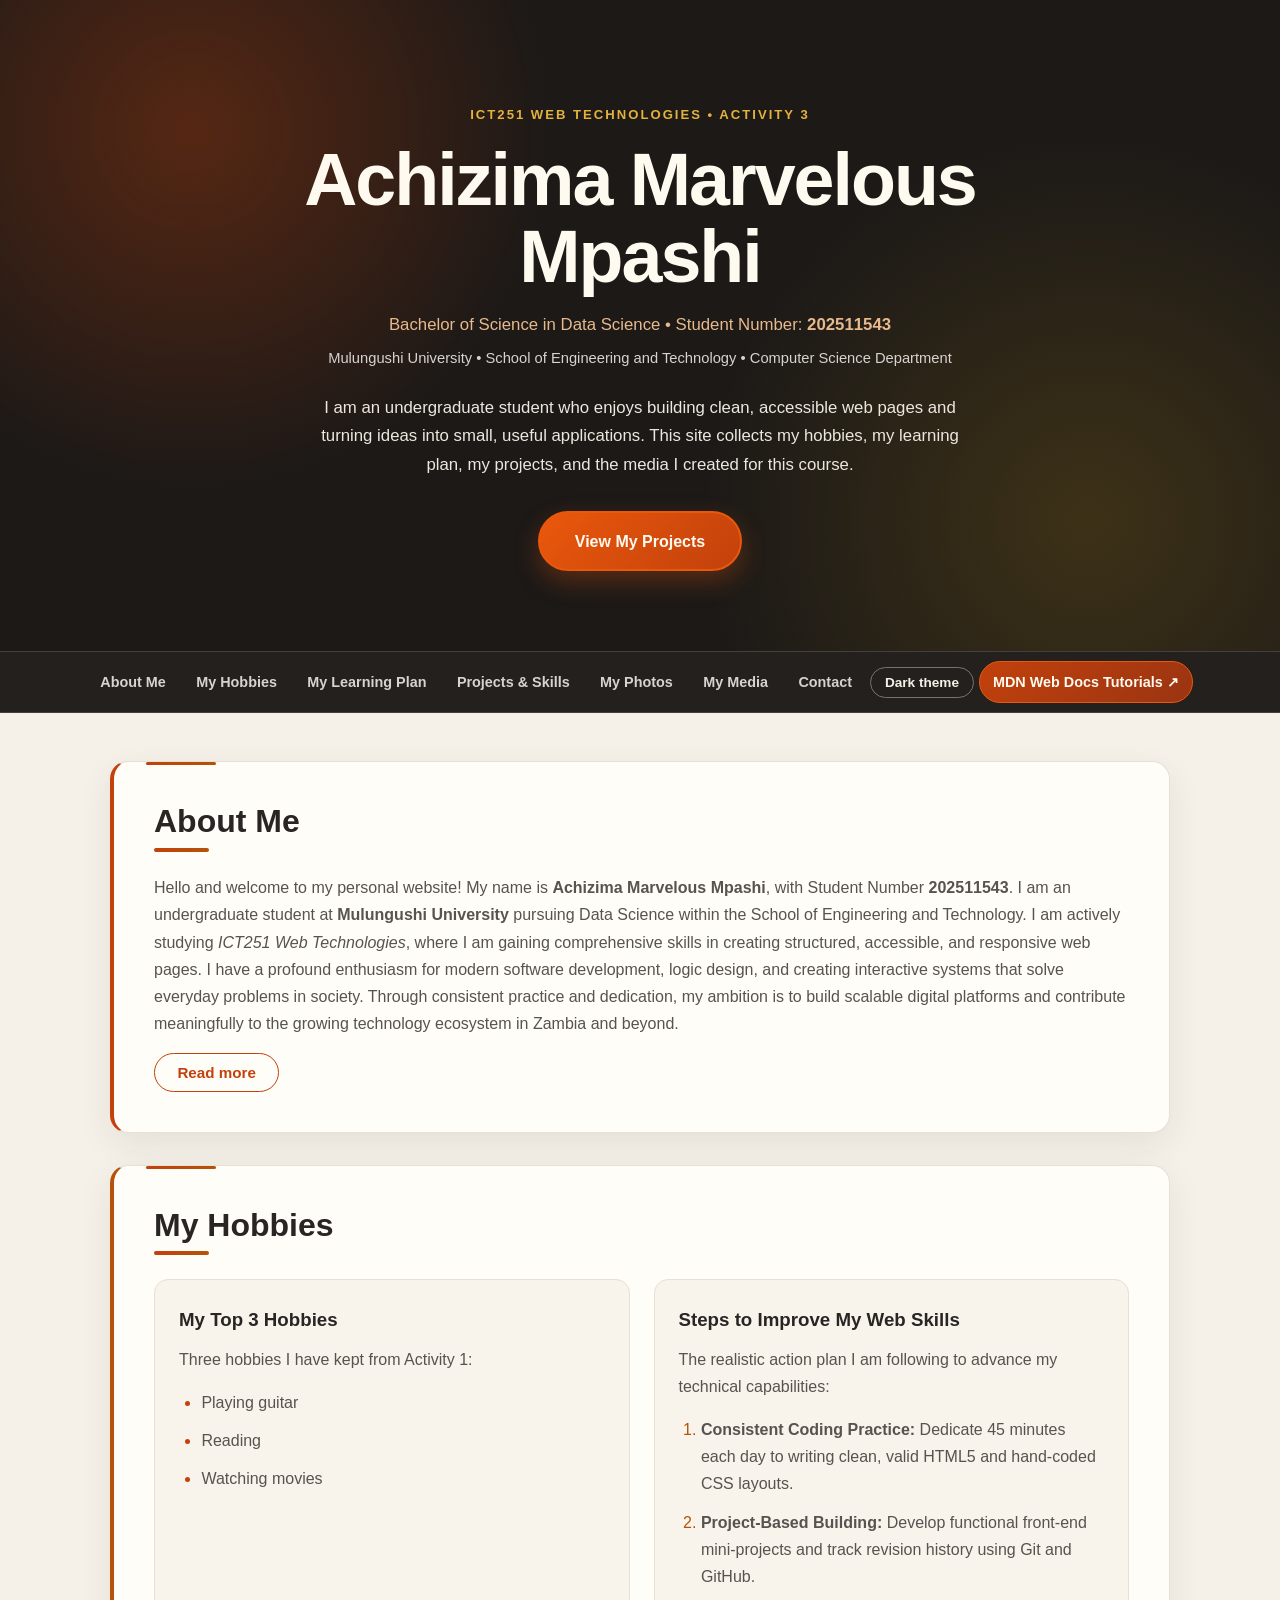
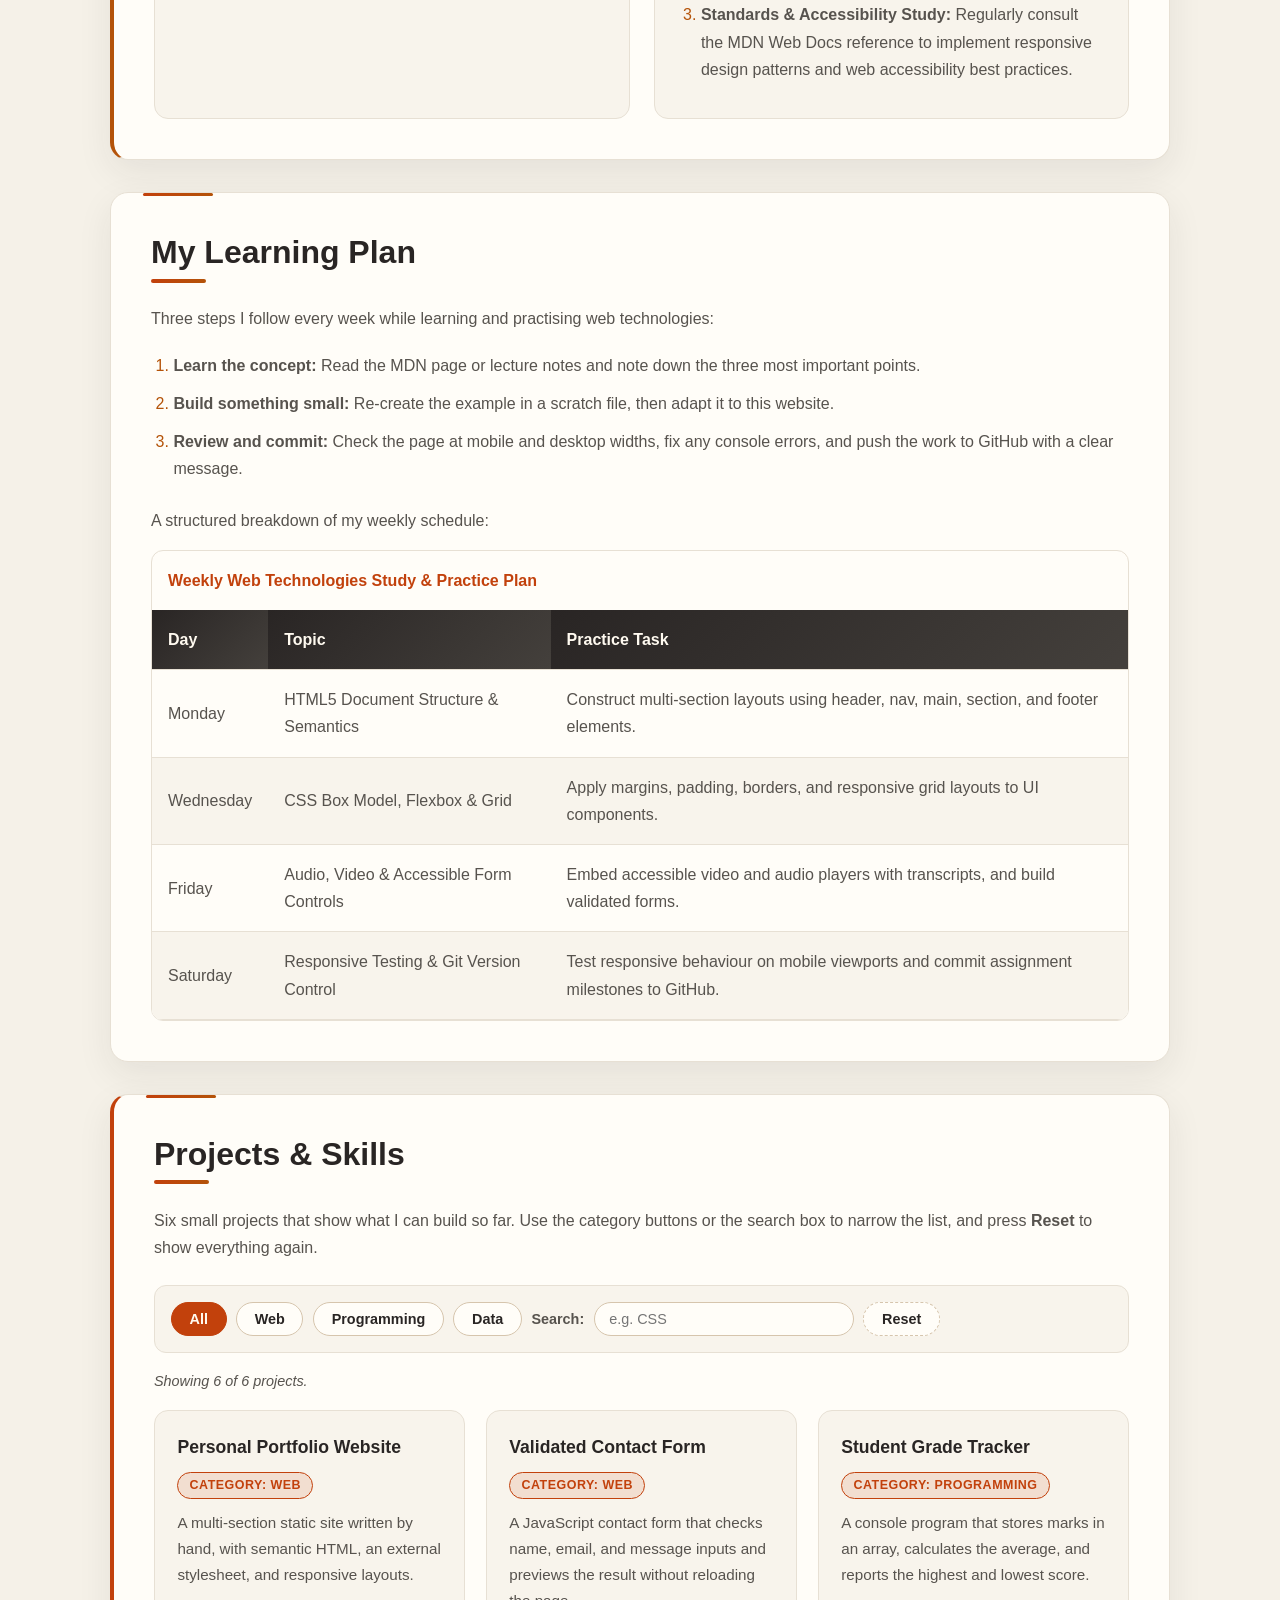
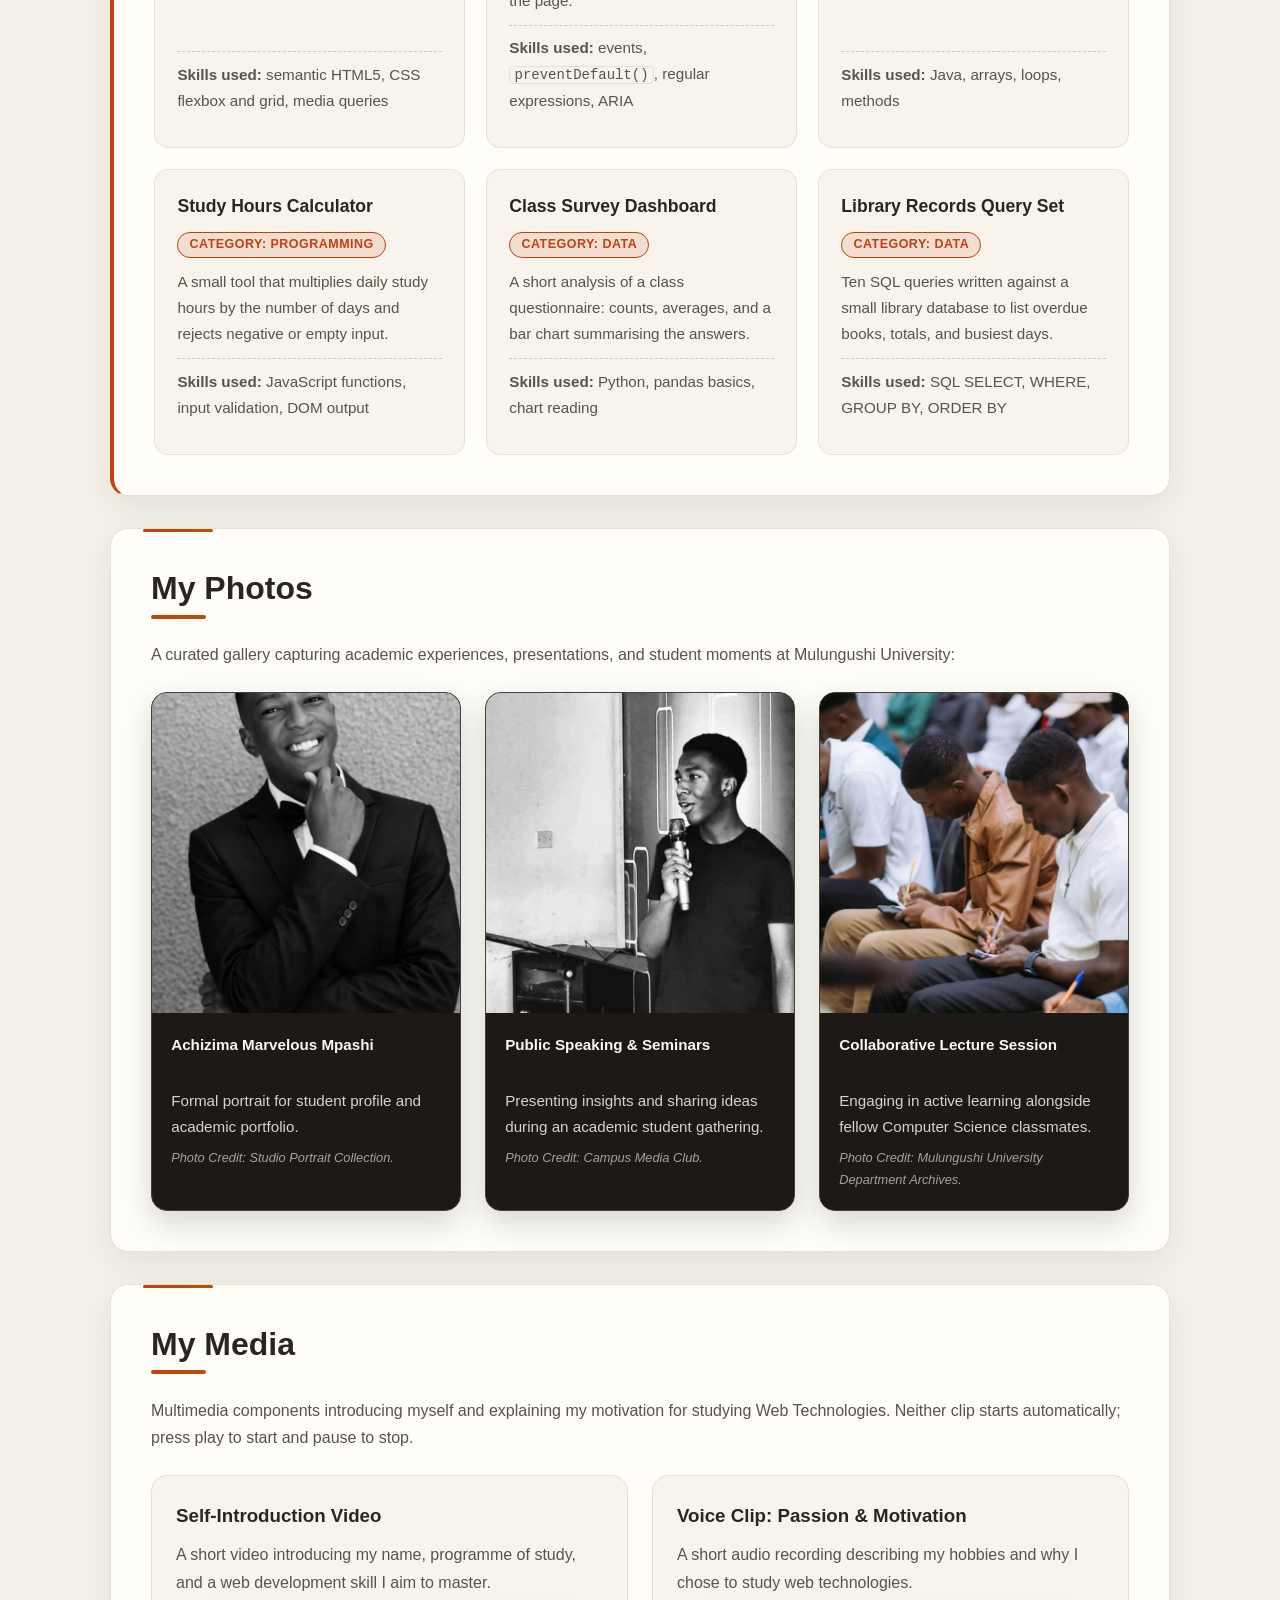
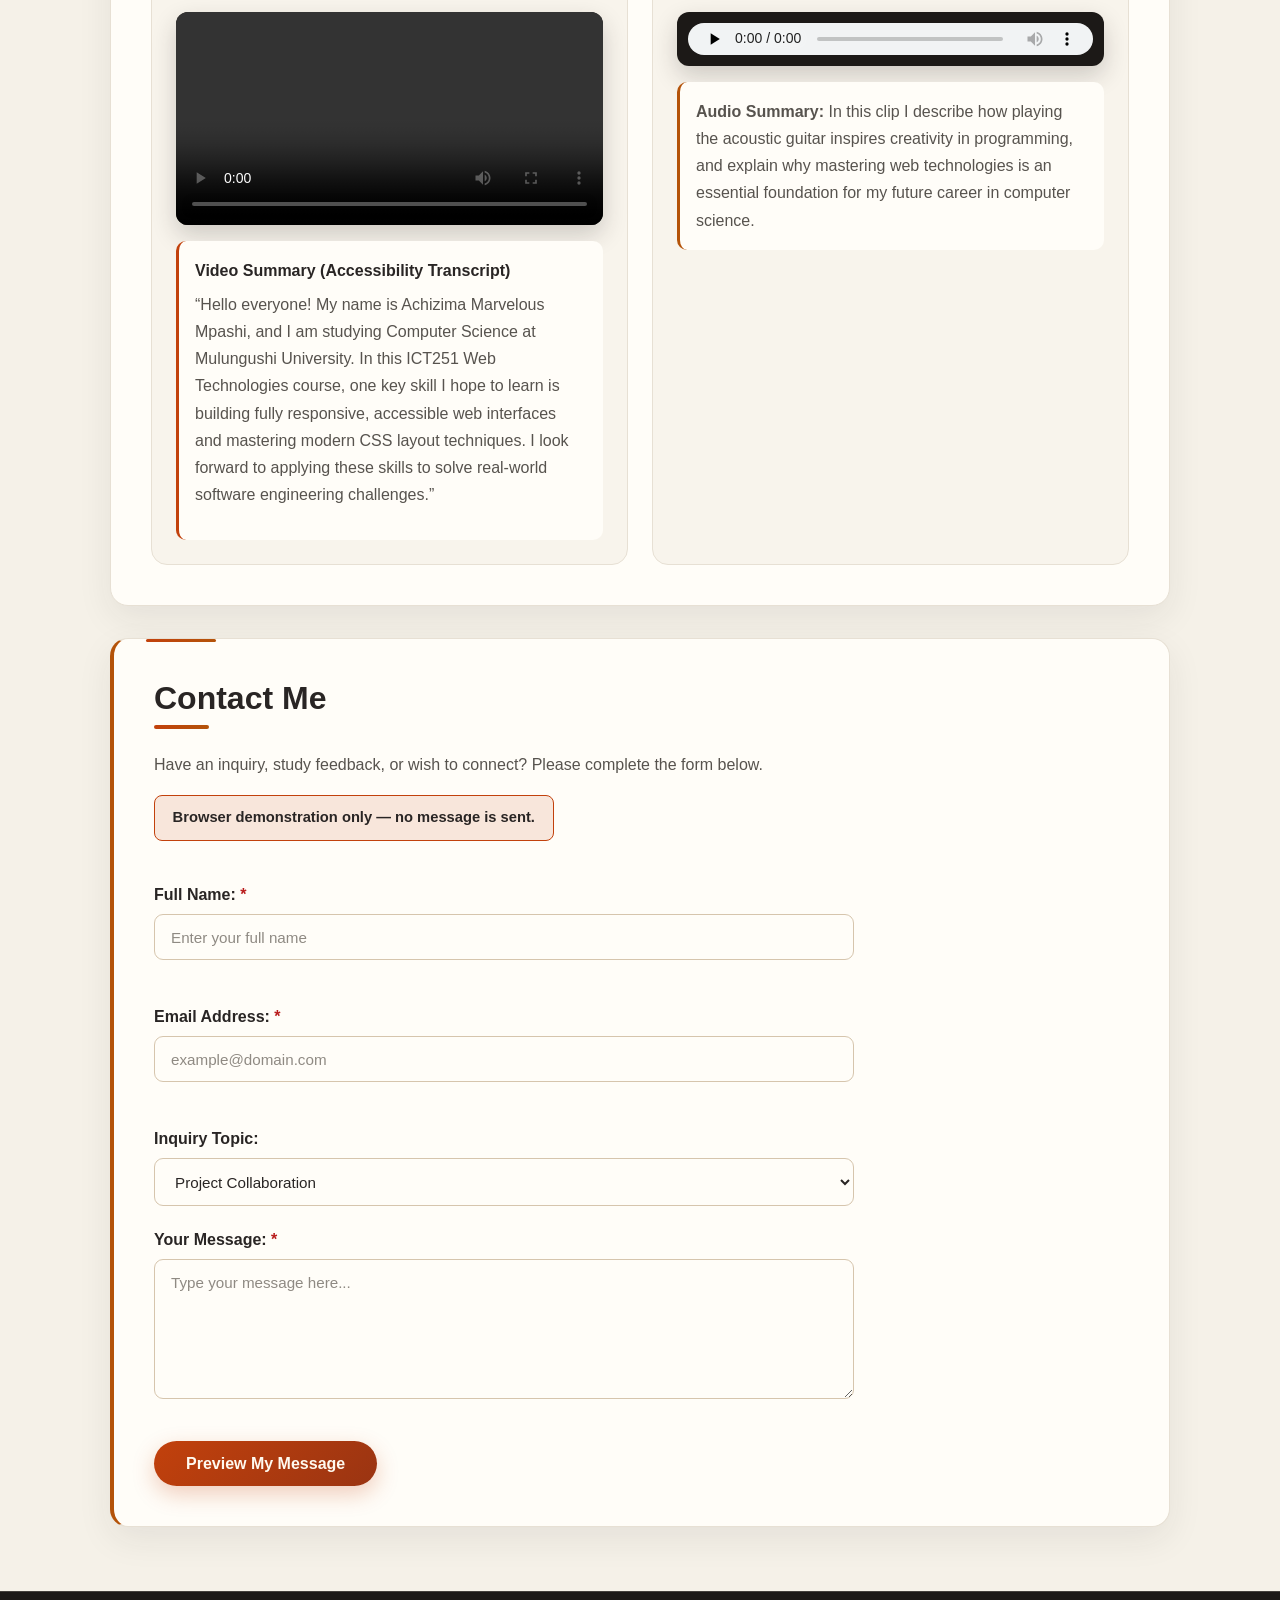
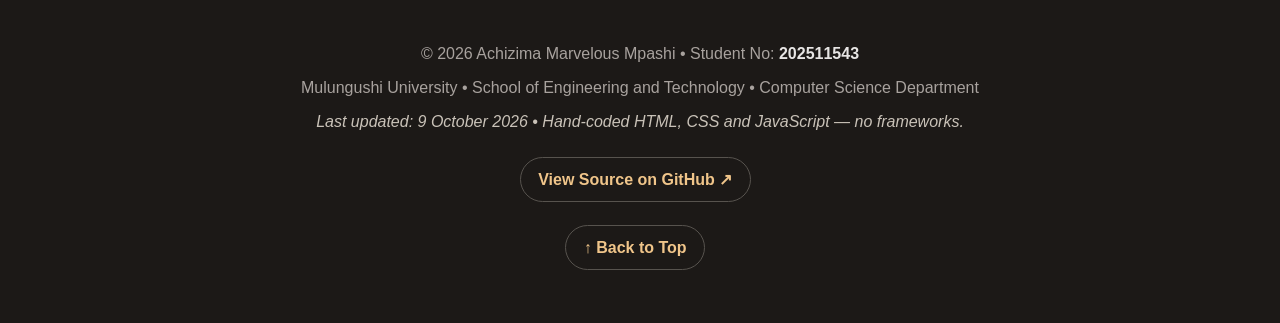
==== commit 29517881: "Add author meta tag and footer last-updated note (post-deploy improvement)" ====
--- a/index.html
+++ b/index.html
@@ -4,6 +4,7 @@
     <meta charset="UTF-8">
     <meta name="viewport" content="width=device-width, initial-scale=1.0">
     <meta name="description" content="Personal website of Achizima Marvelous Mpashi, a Data Science student at Mulungushi University. ICT251 Web Technologies coursework.">
+    <meta name="author" content="Achizima Marvelous Mpashi (202511543)">
     <title>Achizima Marvelous Mpashi | ICT251 Personal Student Website</title>
     <link rel="stylesheet" href="css/styles.css">
     <script src="js/script.js" defer></script>
@@ -382,6 +383,7 @@
         <div class="footer-container">
             <p>&copy; 2026 Achizima Marvelous Mpashi &bull; Student No: <strong>202511543</strong></p>
             <p>Mulungushi University &bull; School of Engineering and Technology &bull; Computer Science Department</p>
+            <p class="footer-note">Last updated: 9 October 2026 &bull; Hand-coded HTML, CSS and JavaScript &mdash; no frameworks.</p>
             <p class="source-link">
                 <a href="https://github.com/Archi-xima/Activity-2-Web_Technologies-webpage" target="_blank" rel="noopener noreferrer">
                     View Source on GitHub &UpperRightArrow;
--- a/css/styles.css
+++ b/css/styles.css
@@ -1064,6 +1064,11 @@
     color: #e7e5e4;
 }
 
+.footer-note {
+    font-style: italic;
+    color: #c9c2b8 !important;
+}
+
 .source-link a,
 .back-to-top a {
     display: inline-block;
